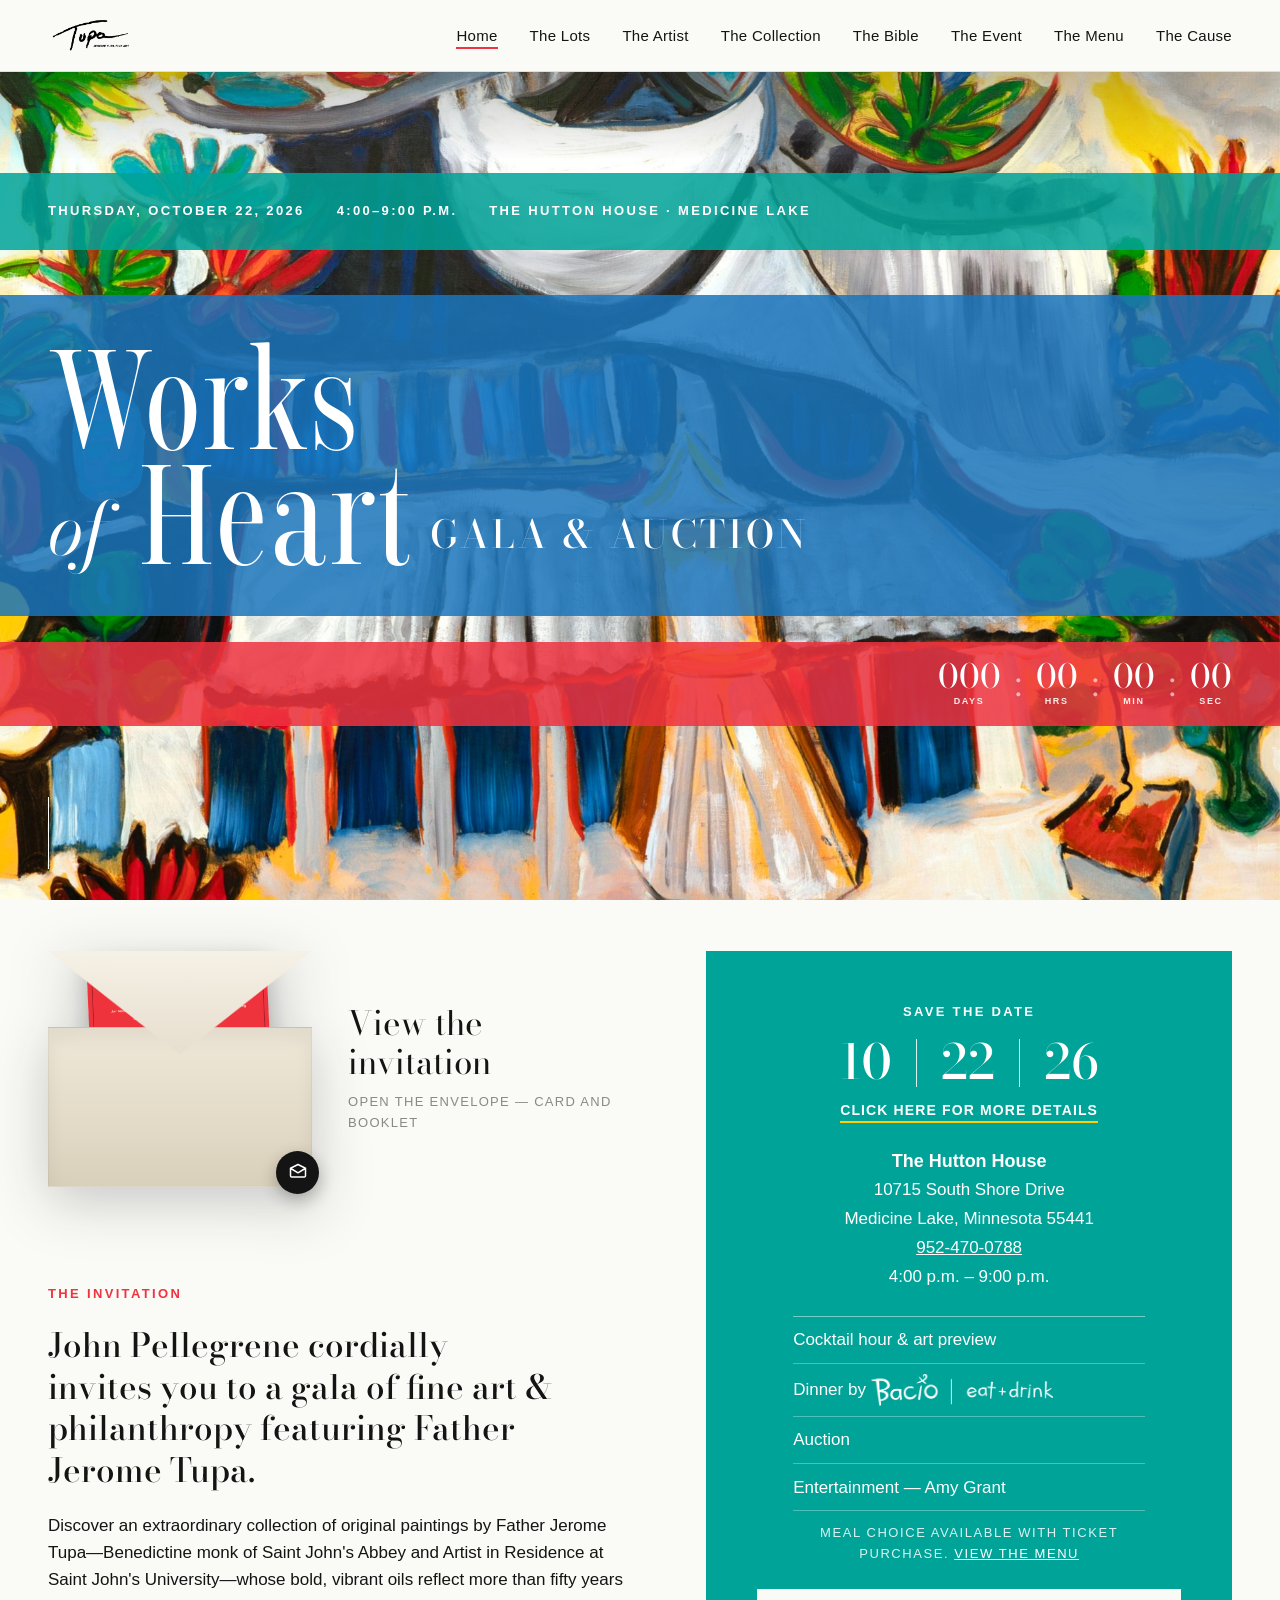
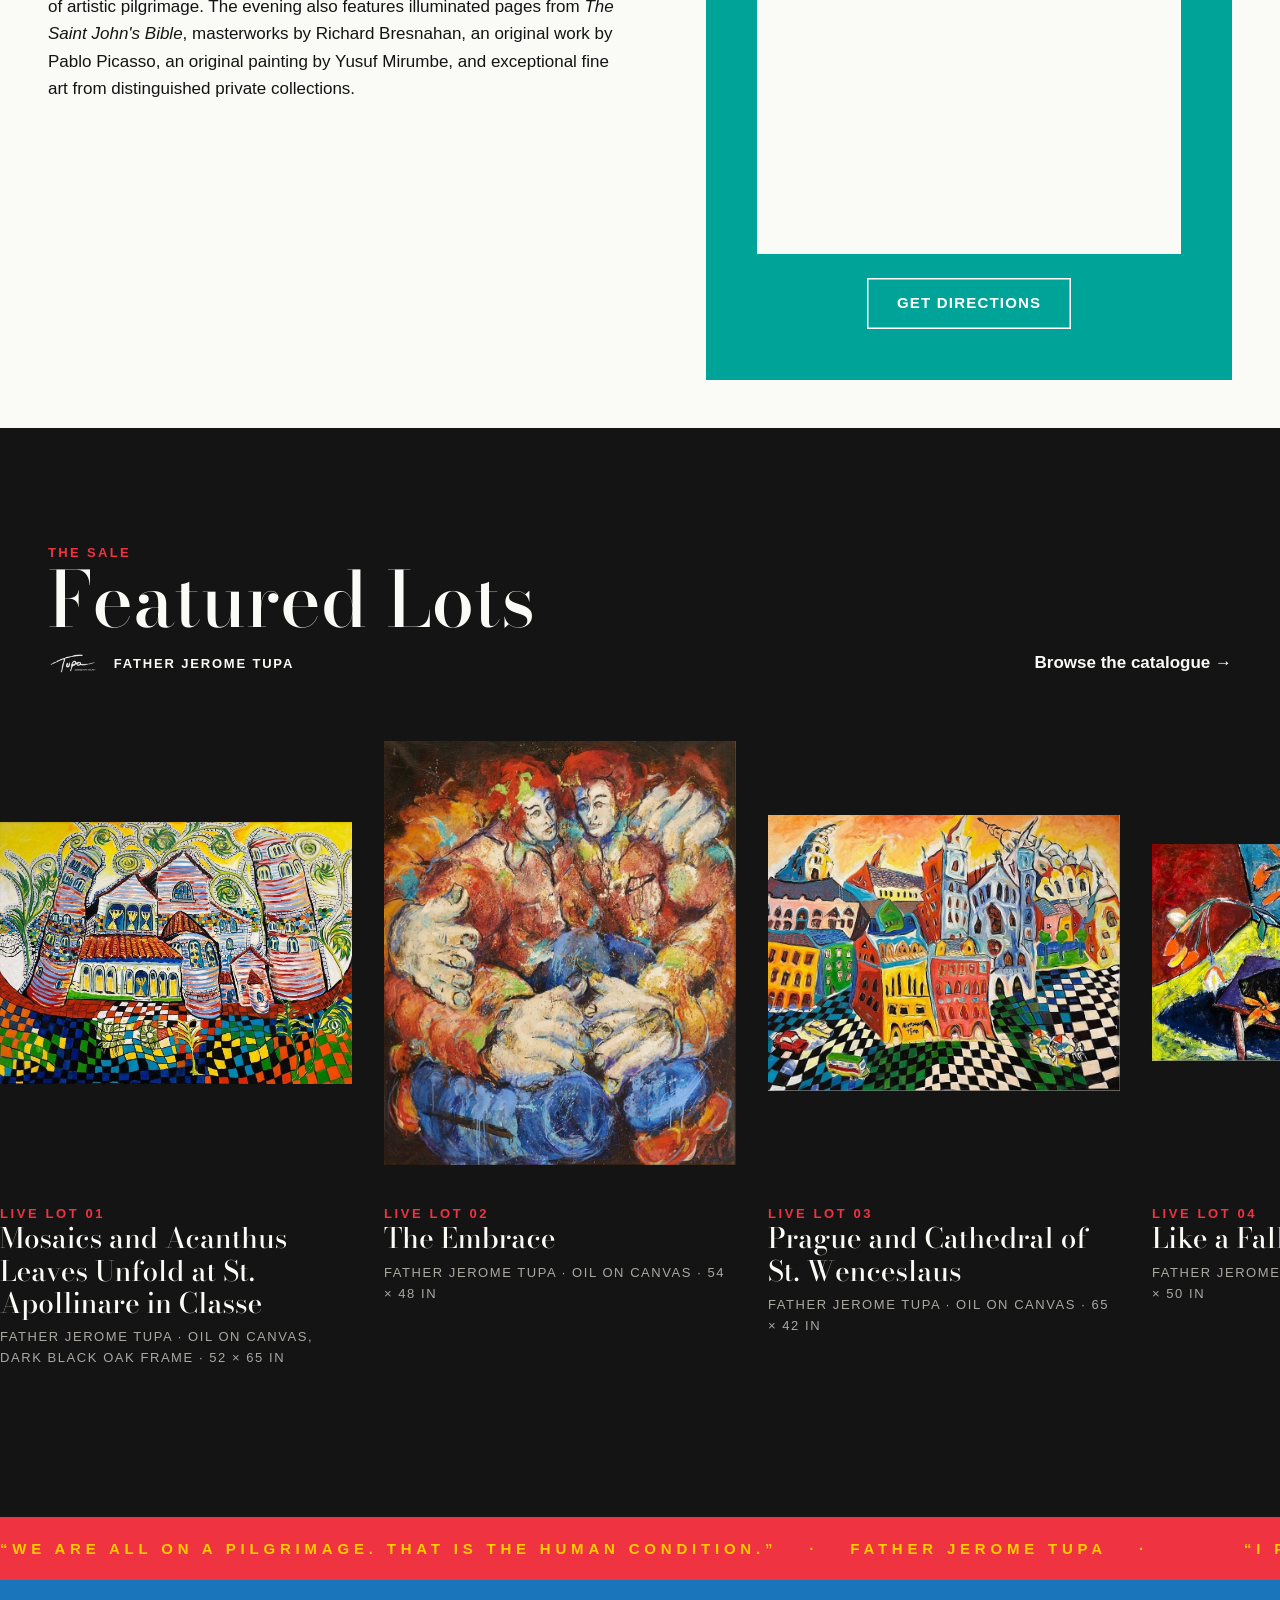
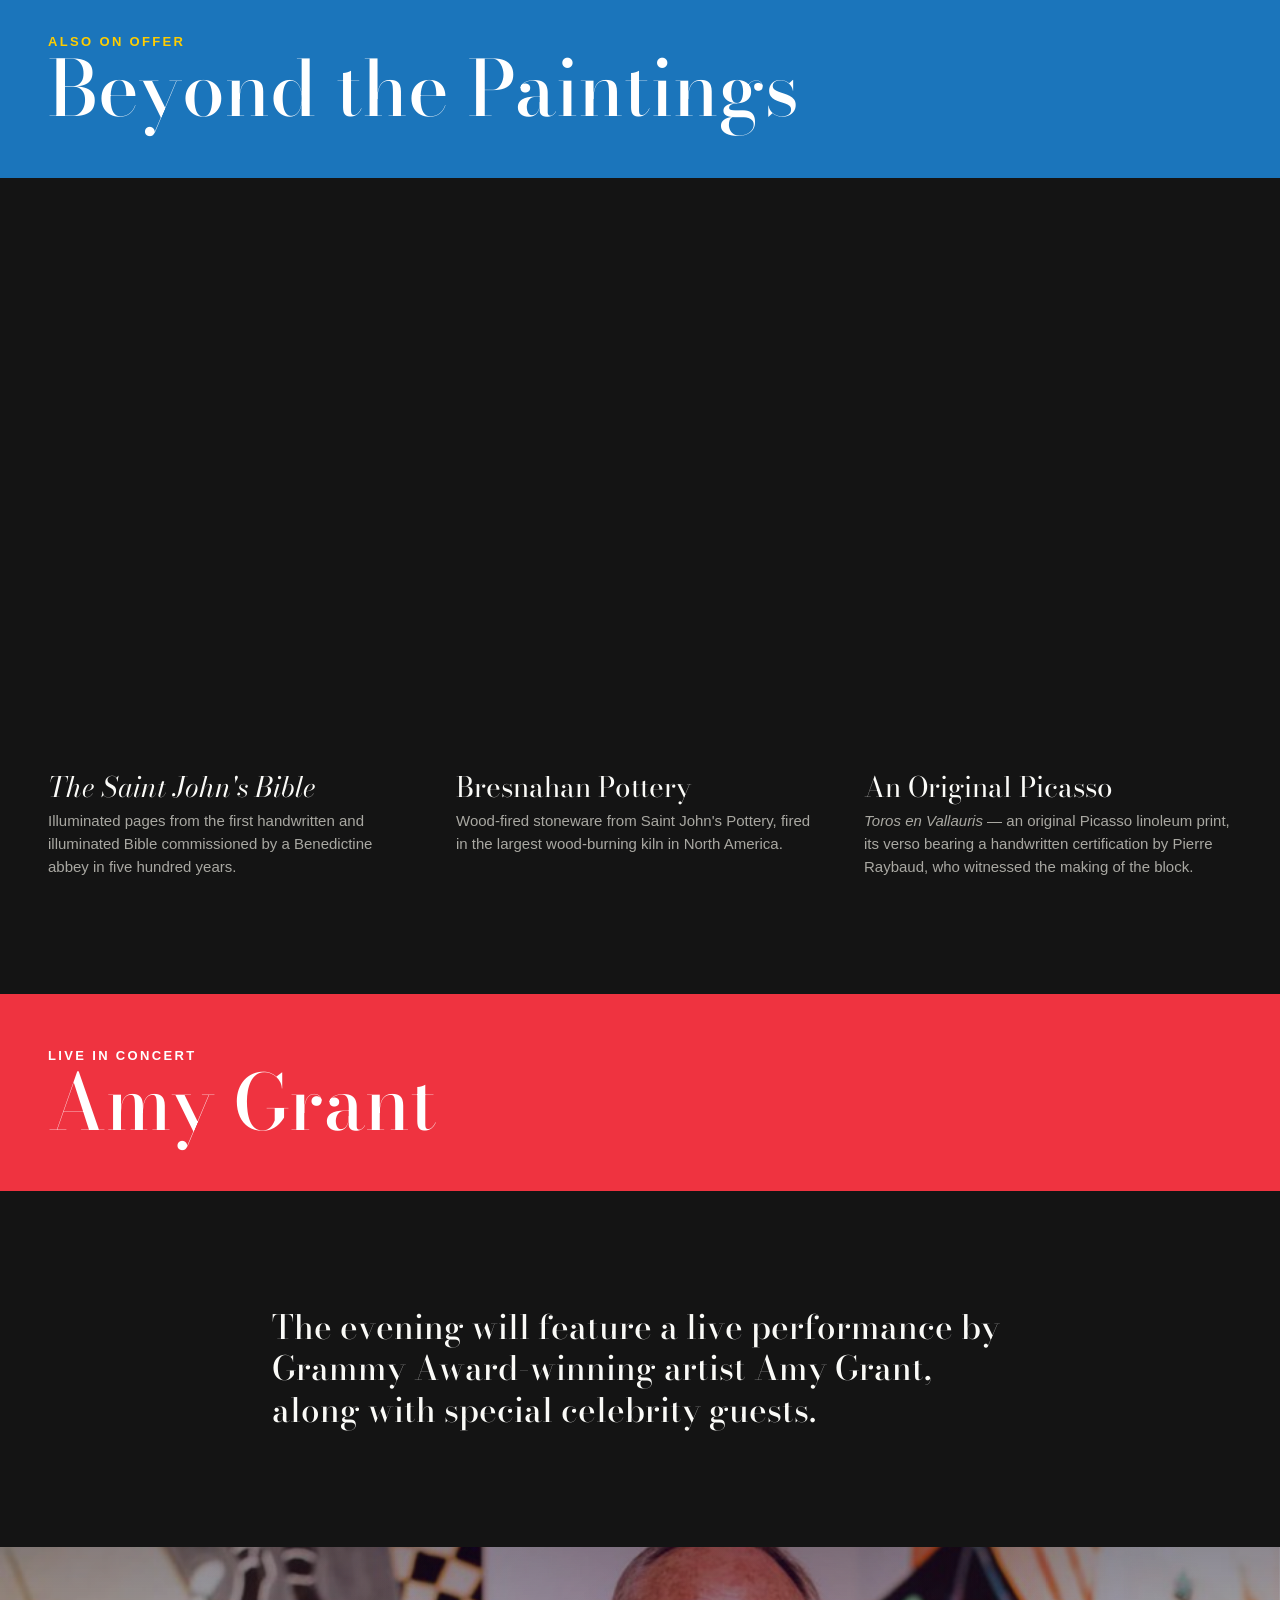
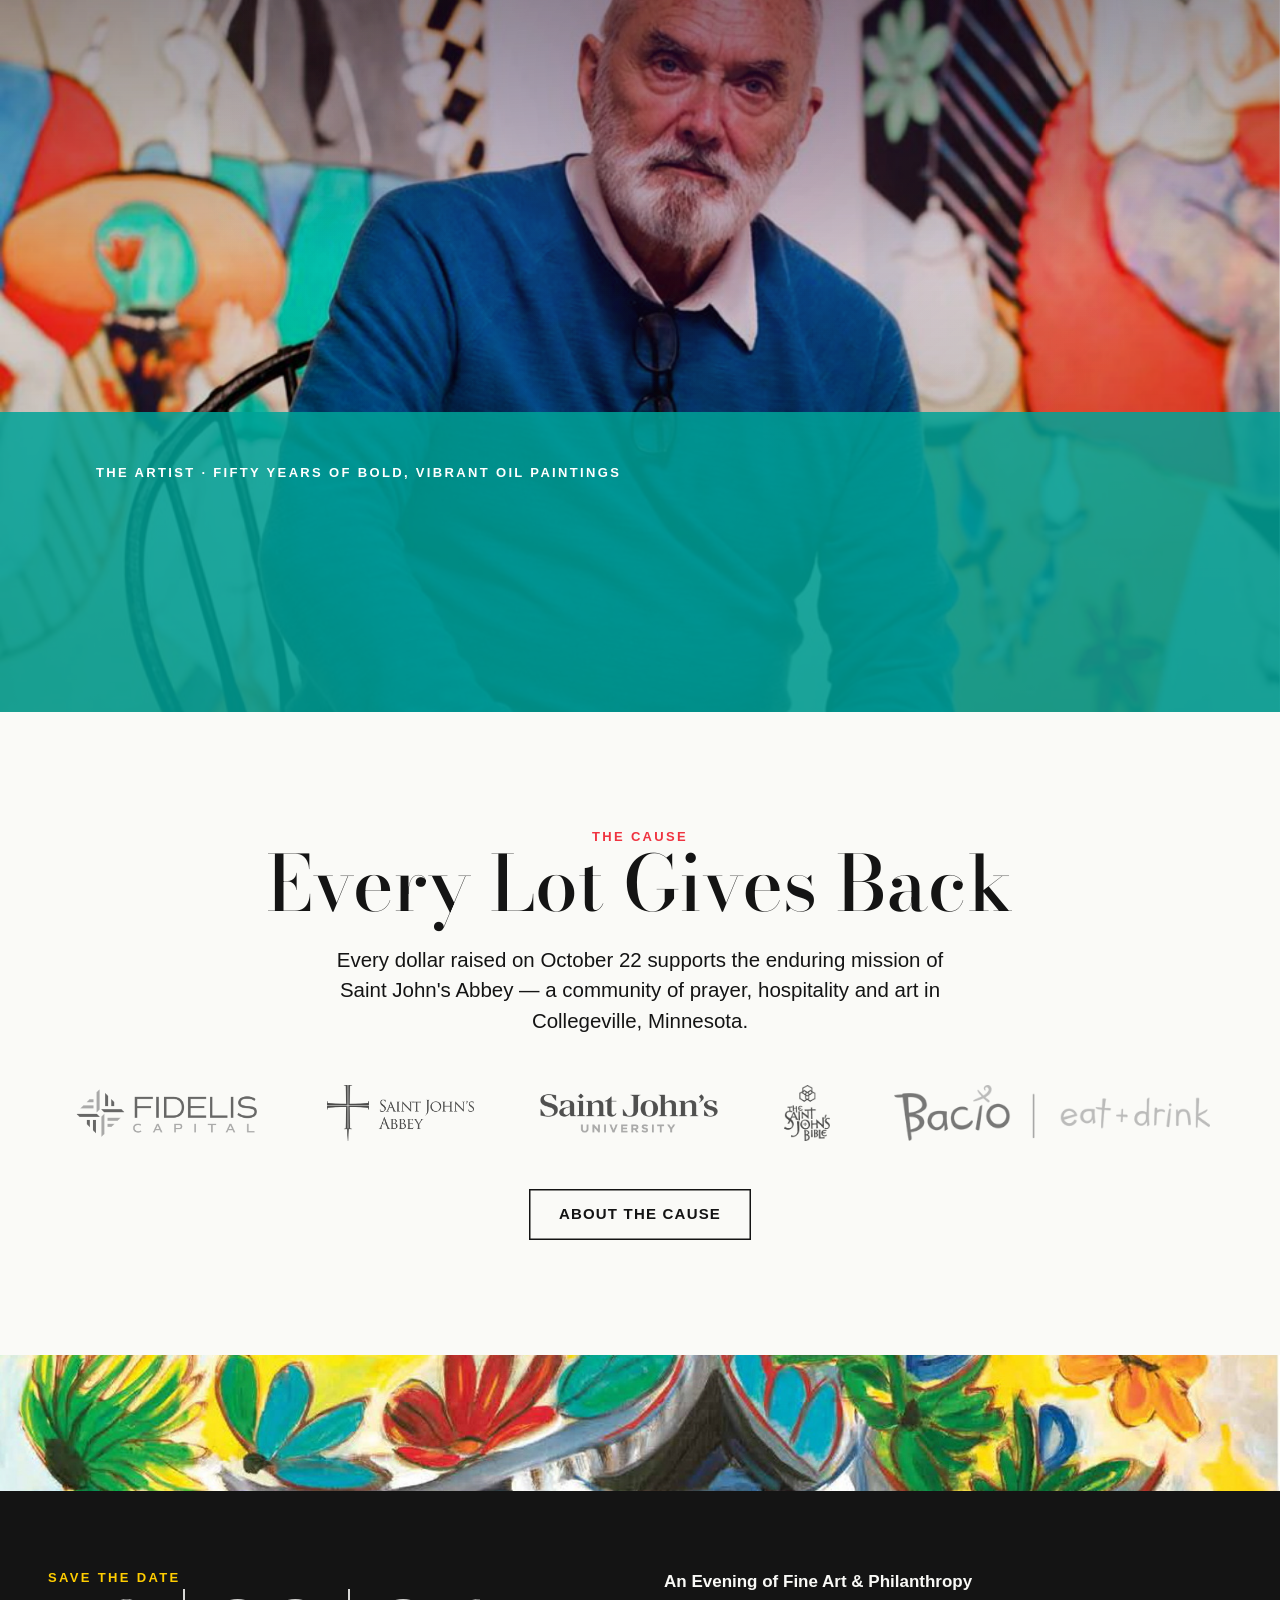
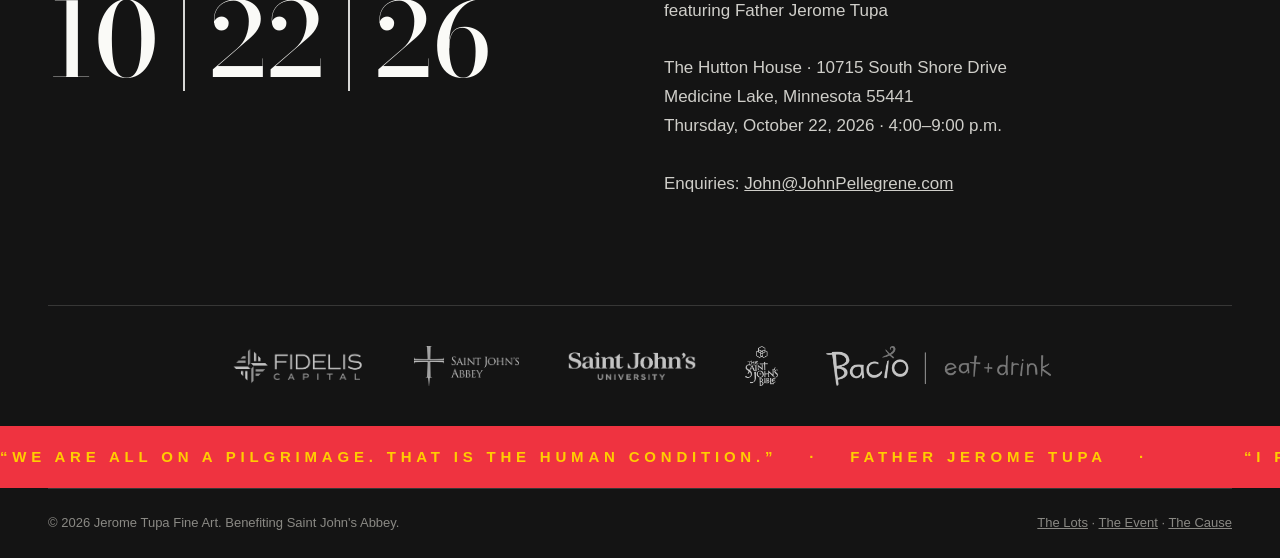
==== index.html @ ad61418f "updates 9/3/2026" ====
<!DOCTYPE html>
<html lang="en" class="no-js">
<head>
  <meta charset="utf-8">
  <meta name="viewport" content="width=device-width, initial-scale=1">
  <title>Works of Heart — Gala &amp; Auction featuring Father Jerome Tupa | October 22, 2026</title>
  <meta name="description" content="Works of Heart: a gala and auction of fine art and philanthropy featuring Father Jerome Tupa. Thursday, October 22, 2026, 4:00–9:00 p.m. at The Hutton House, Medicine Lake — benefiting Saint John's Abbey.">
  <meta property="og:title" content="Works of Heart — Gala &amp; Auction featuring Father Jerome Tupa">
  <meta property="og:description" content="Thursday, October 22, 2026 · 4:00–9:00 p.m. · The Hutton House, Medicine Lake. Benefiting Saint John's Abbey.">
  <meta property="og:image" content="assets/images/site/hero.jpg">
  <meta property="og:type" content="website">
  <link rel="preload" as="image" href="assets/images/site/hero.jpg">
  <link rel="icon" href="favicon.svg" type="image/svg+xml">
  <link rel="icon" href="favicon-32.png" type="image/png" sizes="32x32">
  <link rel="apple-touch-icon" href="apple-touch-icon.png" sizes="180x180">
  <link rel="preconnect" href="https://fonts.googleapis.com">
  <link rel="preconnect" href="https://fonts.gstatic.com" crossorigin>
  <link href="https://fonts.googleapis.com/css2?family=Bodoni+Moda:ital,opsz,wght@0,6..96,400;0,6..96,500;0,6..96,600;0,6..96,700;1,6..96,400&display=swap" rel="stylesheet">
  <link rel="stylesheet" href="css/tokens.css">
  <link rel="stylesheet" href="css/base.css">
  <link rel="stylesheet" href="css/layout.css">
  <link rel="stylesheet" href="css/components.css">
  <link rel="stylesheet" href="css/motion.css">
  <link rel="stylesheet" href="css/pages/home.css">
  <script defer src="js/reveal.js"></script>
  <script defer src="js/nav.js"></script>
  <script defer src="js/marquee.js"></script>
  <script defer src="js/rail.js"></script>
  <script defer src="js/countdown.js"></script>
  <script defer src="js/parallax.js"></script>
  <script defer src="js/invitation.js"></script>
  <script defer src="data/lots.js"></script>
  <script defer src="js/data.js"></script>
  <script defer src="js/home.js"></script>
  <script type="application/ld+json">
  {
    "@context": "https://schema.org",
    "@type": "Event",
    "name": "Works of Heart — a Gala & Auction of Fine Art & Philanthropy featuring Father Jerome Tupa",
    "startDate": "2026-10-22T16:00:00-05:00",
    "endDate": "2026-10-22T21:00:00-05:00",
    "eventAttendanceMode": "https://schema.org/OfflineEventAttendanceMode",
    "location": {
      "@type": "Place",
      "name": "The Hutton House",
      "address": {
        "@type": "PostalAddress",
        "streetAddress": "10715 South Shore Drive",
        "addressLocality": "Medicine Lake",
        "addressRegion": "MN",
        "postalCode": "55441",
        "addressCountry": "US"
      }
    },
    "organizer": { "@type": "Person", "name": "John Pellegrene" },
    "description": "A live fundraising auction of original paintings by Father Jerome Tupa, illuminated pages from the Saint John's Bible, pottery by Richard Bresnahan, and an original work by Pablo Picasso — benefiting Saint John's Abbey."
  }
  </script>
</head>
<body>
  <a class="skip-link" href="#main">Skip to content</a>

  <header class="site-nav site-nav--overlay">
    <div class="site-nav__inner">
      <a class="site-nav__logo" href="index.html" aria-label="Jerome Tupa Fine Art — home">
        <img src="assets/images/logos/tupa-white.png" alt="" width="1273" height="683">
      </a>
      <ul class="site-nav__links">
        <li><a href="index.html">Home</a></li>
        <li><a href="auction.html">The Lots</a></li>
        <li><a href="artist.html">The Artist</a></li>
        <li><a href="collection.html">The Collection</a></li>
        <li><a href="bible.html">The Bible</a></li>
        <li><a href="event.html">The Event</a></li>
        <li><a href="menu.html">The Menu</a></li>
        <li><a href="support.html">The Cause</a></li>
      </ul>
      <!-- Tickets button (restore later): <span class="rsvp-pill" aria-disabled="true">Tickets</span> -->
      <button class="nav-burger" aria-expanded="false" aria-controls="mobile-menu" aria-label="Open menu"><span></span></button>
    </div>
  </header>

  <nav class="mobile-menu" id="mobile-menu" aria-label="Mobile">
    <button class="mobile-menu__close" aria-label="Close menu">&times;</button>
    <ul class="mobile-menu__links">
      <li><a href="index.html">Home</a></li>
      <li><a href="auction.html">The Lots</a></li>
      <li><a href="artist.html">The Artist</a></li>
      <li><a href="collection.html">The Collection</a></li>
      <li><a href="bible.html">The Bible</a></li>
      <li><a href="event.html">The Event</a></li>
      <li><a href="menu.html">The Menu</a></li>
      <li><a href="support.html">The Cause</a></li>
    </ul>
    <!-- Tickets button (restore later): <span class="rsvp-pill" aria-disabled="true">Tickets</span> -->
  </nav>

  <main id="main">

    <!-- Hero -->
    <section class="hero" aria-label="Works of Heart — Gala and Auction">
      <img class="hero__img" src="assets/images/site/hero.jpg" alt="Silver Palace Tiles — original oil painting by Father Jerome Tupa, a silver-roofed palace surrounded by bold red, blue and green blossoms" fetchpriority="high" width="2400" height="1470" data-parallax-bg="24">

      <div class="hero__band hero__band--teal band--teal" data-parallax="0.85">
        <div class="container hero__eyebrow eyebrow">
          <span>Thursday, October 22, 2026</span>
          <span>4:00–9:00 p.m.</span>
          <span>The Hutton House · Medicine Lake</span>
        </div>
      </div>

      <div class="hero__band hero__band--blue band--blue" data-parallax="1.1">
        <div class="container hero__lockup">
          <h1 class="hero__gala">Works<br><em>of</em>&nbsp;Heart</h1>
          <p class="hero__gala-sub">Gala &amp; Auction</p>
        </div>
      </div>

      <div class="hero__band hero__band--red band--red">
        <div class="container hero__red-row">
          <div class="countdown countdown--band" data-countdown></div>
        </div>
      </div>

      <div class="hero__foot">
        <div class="scroll-cue" aria-hidden="true"></div>
      </div>
    </section>

    <!-- The invitation -->
    <section class="section section--invite">
      <div class="container invite">
        <div class="invite__copy">
          <a class="invite-opener reveal" href="assets/tupa-gala-invitation.pdf" aria-haspopup="dialog" aria-controls="invitation-viewer">
            <span class="invite-opener__mail" aria-hidden="true">
              <span class="invite-opener__flap"></span>
              <span class="invite-opener__card">
                <img src="assets/images/site/invitation-front.jpg" alt="" width="1400" height="1400" loading="lazy">
              </span>
              <span class="invite-opener__pocket"></span>
              <span class="invite-opener__badge">
                <svg viewBox="0 0 24 24" width="20" height="20" fill="none" stroke="currentColor" stroke-width="1.8" stroke-linecap="round" stroke-linejoin="round">
                  <path d="M3 7.5 12 13l9-5.5M3 7.5v9A1.5 1.5 0 0 0 4.5 18h15a1.5 1.5 0 0 0 1.5-1.5v-9M3 7.5 12 3l9 4.5"/>
                </svg>
              </span>
            </span>
            <span class="invite-opener__text">
              <span class="invite-opener__label">View the invitation</span>
              <span class="invite-opener__hint">Open the envelope — card and booklet</span>
            </span>
          </a>
          <p class="eyebrow reveal" style="color: var(--tupa-red)">The Invitation</p>
          <p class="invite__formal reveal">John Pellegrene cordially invites you to a gala of fine art &amp; philanthropy featuring Father Jerome Tupa.</p>
          <p class="reveal">Discover an extraordinary collection of original paintings by Father Jerome Tupa—Benedictine monk of Saint John's Abbey and Artist in Residence at Saint John's University—whose bold, vibrant oils reflect more than fifty years of artistic pilgrimage. The evening also features illuminated pages from <em>The Saint John's Bible</em>, masterworks by Richard Bresnahan, an original work by Pablo Picasso, an original painting by Yusuf Mirumbe, and exceptional fine art from distinguished private collections.</p>
          <p class="reveal">Proceeds from the evening will support the enduring mission of Saint John's Abbey.</p>
          <!-- Tickets button (restore later): <p class="reveal"><span class="rsvp-pill" aria-disabled="true">Tickets</span></p> -->
        </div>
        <div class="invite__panel reveal">
          <p class="eyebrow">Save the date</p>
          <p class="date-lockup date-lockup--s" aria-label="Thursday, October 22, 2026"><span>10</span><span class="rule" aria-hidden="true"></span><span>22</span><span class="rule" aria-hidden="true"></span><span>26</span></p>
          <p class="invite__more"><a href="event.html">Click here for more details</a></p>
          <address class="invite__venue">
            <strong>The Hutton House</strong>
            10715 South Shore Drive<br>
            Medicine Lake, Minnesota 55441<br>
            <a href="tel:+19524700788">952-470-0788</a><br>
            4:00 p.m. – 9:00 p.m.
          </address>
          <ol class="invite__schedule">
            <li><span>Cocktail hour &amp; art preview</span></li>
            <li><span>Dinner by <a class="inline-logo inline-logo--invert" href="https://baciomn.com" target="_blank" rel="noopener" aria-label="Bacio — opens in a new tab"><img src="assets/images/logos/bacio.webp" alt="Bacio" width="400" height="71"></a></span></li>
            <li><span>Auction</span></li>
            <li><span>Entertainment — Amy Grant</span></li>
          </ol>
          <!-- Tickets button (restore later): <span class="rsvp-pill" aria-disabled="true">Tickets</span> -->
          <p class="caption invite__note">Meal choice available with ticket purchase. <a href="menu.html">View the menu</a></p>
          <div class="invite__map">
            <iframe title="Map to The Hutton House, 10715 South Shore Drive, Medicine Lake" src="https://www.google.com/maps?q=The+Hutton+House,+10715+South+Shore+Drive,+Medicine+Lake,+MN+55441&amp;output=embed" loading="lazy" referrerpolicy="no-referrer-when-downgrade" allowfullscreen></iframe>
          </div>
          <p><a class="btn btn--ghost" href="https://www.google.com/maps/dir/?api=1&amp;destination=The+Hutton+House,+10715+South+Shore+Drive,+Medicine+Lake,+MN+55441" target="_blank" rel="noopener">Get directions</a></p>
        </div>
      </div>
    </section>

    <!-- Featured lots -->
    <section class="section featured on-dark">
      <div class="container featured__head">
        <div>
          <p class="eyebrow reveal" style="color: var(--tupa-red)">The Sale</p>
          <h2 class="display display-l reveal">Featured Lots</h2>
          <p class="featured__brand reveal">
            <img class="featured__logo" src="assets/images/logos/tupa-white.png" alt="" width="1273" height="683">
            <span>Father Jerome Tupa</span>
          </p>
        </div>
        <a class="link-sweep reveal" href="auction.html" style="font-weight:700">Browse the catalogue →</a>
      </div>
      <div class="rail" data-featured-rail data-stagger="0.06"></div>
    </section>

    <!-- Quote marquee -->
    <div class="marquee" aria-label="Quotations from Father Jerome Tupa">
      <div class="marquee__track">
        <span class="marquee__item">“We are all on a pilgrimage. That is the human condition.”<span class="sep" aria-hidden="true">·</span>Father Jerome Tupa<span class="sep" aria-hidden="true">·</span></span>
        <span class="marquee__item">“I paint so that viewers can see in a new way not only my journey but the monumental pathways of this beautiful world.”<span class="sep" aria-hidden="true">·</span>Father Jerome Tupa<span class="sep" aria-hidden="true">·</span></span>
        <span class="marquee__item">“I see so many chapters written in oil on canvas—many of them telling of beauty, and thus the Spirit of life itself.”<span class="sep" aria-hidden="true">·</span>Father Jerome Tupa<span class="sep" aria-hidden="true">·</span></span>
        <span class="marquee__item">“Every painting tells a story about a place or about people, and every painting teaches a lesson about faith and those who came before us.”<span class="sep" aria-hidden="true">·</span>Father Jerome Tupa<span class="sep" aria-hidden="true">·</span></span>
      </div>
    </div>

    <!-- Beyond the paintings -->
    <section class="beyond on-dark">
      <div class="head-band">
        <div class="container">
          <p class="eyebrow reveal" style="color: var(--tupa-yellow)">Also On Offer</p>
          <h2 class="display display-l reveal">Beyond the Paintings</h2>
        </div>
      </div>
      <div class="container section">
        <div class="beyond__grid" data-stagger="0.1">
          <a class="beyond-card reveal" href="collection.html#bible">
            <figure>
              <div class="beyond-card__frame curtain">
                <img src="assets/images/site/illumination-transfiguration.jpg" alt="The Transfiguration illumination from the Saint John's Bible — gold leaf and pigment on vellum" loading="lazy" width="1600" height="1209">
              </div>
              <figcaption>
                <h3><em>The Saint&nbsp;John's Bible</em></h3>
                <p>Illuminated pages from the first handwritten and illuminated Bible commissioned by a Benedictine abbey in five hundred years.</p>
              </figcaption>
            </figure>
          </a>
          <a class="beyond-card reveal" href="collection.html#pottery">
            <figure>
              <div class="beyond-card__frame curtain">
                <img src="assets/images/lots-cropped/live-06-bresnahan-large-vase.jpg" alt="Richard Bresnahan, large coiled and paddled jar fired in the Johanna Kiln" loading="lazy" width="750" height="1124">
              </div>
              <figcaption>
                <h3>Bresnahan Pottery</h3>
                <p>Wood-fired stoneware from Saint John's Pottery, fired in the largest wood-burning kiln in North America.</p>
              </figcaption>
            </figure>
          </a>
          <a class="beyond-card reveal" href="collection.html#picasso">
            <figure>
              <div class="beyond-card__frame curtain">
                <img src="assets/images/lots-cropped/live-08-toros-en-vallauris.jpg" alt="Pablo Picasso, Toros en Vallauris — black and white linoleum print of a bullfight" loading="lazy" width="610" height="573">
              </div>
              <figcaption>
                <h3>An Original Picasso</h3>
                <p><em>Toros en Vallauris</em> — an original Picasso linoleum print, its verso bearing a handwritten certification by Pierre Raybaud, who witnessed the making of the block.</p>
              </figcaption>
            </figure>
          </a>
        </div>
      </div>
    </section>

    <!-- Live performance — Amy Grant.
         Copy below is drawn from the printed invitation; the client's fuller
         copy is still to come and should be added as further paragraphs. -->
    <section class="amy on-dark" id="amy-grant">
      <div class="head-band head-band--red">
        <div class="container">
          <p class="eyebrow reveal">Live in Concert</p>
          <h2 class="display display-l reveal">Amy Grant</h2>
        </div>
      </div>
      <div class="container section amy__body">
        <p class="amy__lede reveal">The evening will feature a live performance by Grammy Award-winning artist Amy Grant, along with special celebrity guests.</p>
      </div>
    </section>

    <!-- Artist teaser -->
    <section class="artist-teaser">
      <img class="artist-teaser__img" src="assets/images/site/tupa-portrait.jpg" alt="Father Jerome Tupa seated in his studio, surrounded by his bold, colorful canvases" loading="lazy" width="933" height="1400" data-parallax-bg="36">
      <div class="artist-teaser__band">
        <div class="container">
          <p class="eyebrow reveal">The Artist · Fifty Years of Bold, Vibrant Oil Paintings</p>
          <blockquote class="artist-teaser__quote reveal">“We are all on a pilgrimage. That is the human condition.”</blockquote>
          <p class="reveal"><a class="artist-teaser__link" href="artist.html">Meet Father Jerome Tupa →</a></p>
        </div>
      </div>
    </section>

    <!-- The cause -->
    <section class="section cause">
      <div class="container">
        <p class="eyebrow reveal" style="color: var(--tupa-red)">The Cause</p>
        <h2 class="display display-l reveal">Every Lot Gives Back</h2>
        <p class="lead reveal">Every dollar raised on October 22 supports the enduring mission of Saint&nbsp;John's Abbey — a community of prayer, hospitality and art in Collegeville, Minnesota.</p>
        <div class="sponsor-row reveal" data-stagger="0.08">
          <a href="support.html"><img src="assets/images/logos/fidelis.png" alt="Fidelis Capital" width="1280" height="373"></a>
          <a href="support.html"><img src="assets/images/logos/abbey.webp" alt="Saint John's Abbey" width="242" height="127"></a>
          <a href="support.html"><img src="assets/images/logos/sju.png" alt="Saint John's University" width="598" height="184"></a>
          <a href="support.html"><img src="assets/images/logos/bible.png" alt="The Saint John's Bible" width="480" height="586"></a>
          <a href="support.html"><img src="assets/images/logos/bacio.webp" alt="Bacio" width="400" height="71"></a>
        </div>
        <p class="reveal" style="margin-top: 3rem"><a class="btn btn--ghost" href="support.html">About the cause</a></p>
      </div>
    </section>

    <!-- Signature color pattern (Tina / Wayne brand direction) -->
    <div class="color-pattern" aria-hidden="true">
      <img src="assets/images/site/color-pattern.jpg" alt="" width="1508" height="175" loading="lazy">
    </div>

  </main>

  <!-- The printed invitation: envelope → 7×7 card → zig-zag booklet.
       Body-level so the fixed overlay is never trapped by a transformed ancestor. -->
  <div class="invite-viewer" id="invitation-viewer" role="dialog" aria-modal="true" aria-labelledby="invite-viewer-title" data-stage="envelope" hidden>
    <div class="invite-viewer__backdrop" data-invite-close></div>
    <button class="invite-viewer__close" type="button" data-invite-close aria-label="Close the invitation">&times;</button>
    <!-- Always-lit step arrows: one sequence through envelope, card front, card back and every booklet fold -->
    <button class="invite-arrow invite-arrow--prev" type="button" data-invite-prev aria-label="Back"><span aria-hidden="true">&larr;</span></button>
    <button class="invite-arrow invite-arrow--next" type="button" data-invite-next aria-label="Next"><span aria-hidden="true">&rarr;</span></button>
    <div class="invite-viewer__inner">
      <p class="eyebrow invite-viewer__title" id="invite-viewer-title">The Invitation</p>

      <div class="invite-stage invite-stage--envelope" data-stage-panel="envelope">
        <button class="mail" type="button" data-invite-draw aria-label="Open the envelope">
          <span class="mail__flap"></span>
          <span class="mail__card">
            <img src="assets/images/site/invitation-front.jpg" alt="" width="1400" height="1400">
          </span>
          <span class="mail__pocket"></span>
        </button>
        <p class="invite-viewer__hint">The card is the first thing in the envelope.</p>
      </div>

      <div class="invite-stage invite-stage--card" data-stage-panel="card" hidden>
        <div class="invite-viewer__stage">
          <div class="invite-viewer__hinge">
            <div class="invite-viewer__card">
              <img class="invite-viewer__face invite-viewer__face--front" src="assets/images/site/invitation-front.jpg" width="1400" height="1400"
                   alt="John Pellegrene cordially invites you to Works of Heart, a gala and auction featuring Father Jerome Tupa, benefiting Saint John's Abbey. Live performance by Amy Grant. Thursday, October 22, 2026, 4:00 to 9:00 p.m. at The Hutton House, 10715 South Shore Drive, Medicine Lake, Minnesota. The live auction features original paintings by Father Jerome Tupa, the Heritage Edition of The Saint John's Bible, pottery by Richard Bresnahan, and an original work by Pablo Picasso.">
              <img class="invite-viewer__face invite-viewer__face--back" src="assets/images/site/invitation-back.jpg" width="1400" height="1400"
                   alt="The reverse of the card: reserve your table or tickets at www.worksofheart.us. Seating is limited. In support of the enduring mission of Saint John's Abbey, with The Saint John's Bible and Fidelis Capital.">
            </div>
          </div>
        </div>
      </div>

      <div class="invite-stage invite-stage--booklet" data-stage-panel="booklet" hidden>
        <div class="zigzag" data-zigzag>
          <div class="zigzag__viewport">
            <div class="zigzag__strip" data-zigzag-side="a">
              <figure class="zigzag__panel is-current"><img src="assets/images/site/zigzag/a1.jpg" width="880" height="1000" alt="Saint John's Abbey: the evening's live auction benefits the Abbey's enduring missions — a community where prayer, work and creativity have given life to Minnesota Public Radio, the Hill Museum and Manuscript Library, The Saint John's Bible, and more."></figure>
              <figure class="zigzag__panel"><img src="assets/images/site/zigzag/a2.jpg" width="873" height="1000" alt="An original painting by Father Jerome Tupa — a vivid architectural courtyard in reds, golds and blues."></figure>
              <figure class="zigzag__panel"><img src="assets/images/site/zigzag/a3.jpg" width="852" height="1000" alt="Father Jerome Tupa, Artist in Residence at Saint John's University: a Benedictine monk whose internationally exhibited oils explore faith, beauty and the human spirit."></figure>
              <figure class="zigzag__panel"><img src="assets/images/site/zigzag/a4.jpg" width="962" height="1000" alt="The letter U, overlaid on Father Jerome Tupa's painting of an embrace."></figure>
              <figure class="zigzag__panel"><img src="assets/images/site/zigzag/a5.jpg" width="978" height="1000" alt="The letter P, overlaid on a Tupa cityscape of striped towers."></figure>
              <figure class="zigzag__panel"><img src="assets/images/site/zigzag/a6.jpg" width="977" height="1000" alt="The letter A, overlaid on a Tupa town square — completing the name Tupa across the fold."></figure>
            </div>
            <div class="zigzag__strip" data-zigzag-side="b" hidden>
              <figure class="zigzag__panel is-current"><img src="assets/images/site/zigzag/b1.jpg" width="961" height="960" alt="The Saint John's Bible Heritage and Apostles Editions: the first handwritten, illuminated Bible commissioned by a Benedictine monastery in more than 500 years."></figure>
              <figure class="zigzag__panel"><img src="assets/images/site/zigzag/b2.jpg" width="969" height="1000" alt="The Saint John's Bible open to the Gospel according to Matthew, with gold illumination and calligraphy."></figure>
              <figure class="zigzag__panel"><img src="assets/images/site/zigzag/b3.jpg" width="958" height="961" alt="Pottery by Richard Bresnahan: the Saint John's Pottery Studio, founded in 1979, rooted in local materials and a generational studio tradition."></figure>
              <figure class="zigzag__panel"><img src="assets/images/site/zigzag/b4.jpg" width="961" height="1000" alt="A wood-fired vessel by Richard Bresnahan, its surface marked by ash and incised grass-like lines."></figure>
              <figure class="zigzag__panel"><img src="assets/images/site/zigzag/b5.jpg" width="978" height="918" alt="Pablo Picasso, Toros en Vallauris: an original linoleum print whose verso bears Pierre Raybaud's handwritten certification."></figure>
              <figure class="zigzag__panel"><img src="assets/images/site/zigzag/b6.jpg" width="896" height="827" alt="Picasso's Toros en Vallauris 1954 linocut — the bullring carved in bold black and white."></figure>
            </div>
          </div>
          <div class="zigzag__nav">
            <button class="btn" type="button" data-zigzag-prev><span class="zigzag__arrow" aria-hidden="true">&larr;</span> Previous</button>
            <p class="zigzag__count" data-zigzag-count>1 / 6</p>
            <button class="btn" type="button" data-zigzag-next>Next <span class="zigzag__arrow" aria-hidden="true">&rarr;</span></button>
          </div>
        </div>
      </div>

      <div class="invite-viewer__controls">
        <button class="btn btn--lit" type="button" data-invite-draw>Open the envelope</button>
        <button class="btn btn--lit" type="button" data-invite-flip aria-pressed="false" hidden>Turn the card over</button>
        <button class="btn btn--lit" type="button" data-invite-unfold hidden>Unfold the booklet</button>
        <button class="btn btn--lit" type="button" data-zigzag-flip hidden>Turn the booklet over</button>
        <a class="btn btn--ghost" href="assets/tupa-gala-invitation.pdf" target="_blank" rel="noopener">Download the card</a>
        <a class="btn btn--ghost" href="assets/tupa-gala-booklet.pdf" target="_blank" rel="noopener">Download the booklet</a>
      </div>
    </div>
  </div>

  <footer class="site-footer">
    <div class="container site-footer__main">
      <div>
        <p class="eyebrow" style="color: var(--tupa-yellow)">Save the date</p>
        <p class="date-lockup" aria-label="October 22, 2026"><span>10</span><span class="rule" aria-hidden="true"></span><span>22</span><span class="rule" aria-hidden="true"></span><span>26</span></p>
      </div>
      <address class="site-footer__venue">
        <strong>An Evening of Fine Art &amp; Philanthropy</strong><br>
        featuring Father Jerome Tupa<br><br>
        The Hutton House · 10715 South Shore Drive<br>
        Medicine Lake, Minnesota 55441<br>
        Thursday, October 22, 2026 · 4:00–9:00 p.m.<br><br>
        Enquiries: <a href="mailto:John@JohnPellegrene.com">John@JohnPellegrene.com</a><br><br>
        <!-- Tickets button (restore later): <span class="rsvp-pill" aria-disabled="true">Tickets</span> -->
      </address>
    </div>
    <div class="container site-footer__sponsors">
      <a href="support.html"><img src="assets/images/logos/fidelis.png" alt="Fidelis Capital" width="1280" height="373"></a>
      <a href="support.html"><img src="assets/images/logos/abbey.webp" alt="Saint John's Abbey" width="242" height="127"></a>
      <a href="support.html"><img src="assets/images/logos/sju.png" alt="Saint John's University" width="598" height="184"></a>
      <a href="support.html"><img src="assets/images/logos/bible.png" alt="The Saint John's Bible" width="480" height="586"></a>
      <a href="support.html"><img src="assets/images/logos/bacio.webp" alt="Bacio" width="400" height="71"></a>
    </div>
    <div class="marquee" aria-hidden="true">
      <div class="marquee__track">
        <span class="marquee__item">“We are all on a pilgrimage. That is the human condition.”<span class="sep">·</span>Father Jerome Tupa<span class="sep">·</span></span>
        <span class="marquee__item">“I paint so that viewers can see in a new way not only my journey but the monumental pathways of this beautiful world.”<span class="sep">·</span>Father Jerome Tupa<span class="sep">·</span></span>
        <span class="marquee__item">“I see so many chapters written in oil on canvas—many of them telling of beauty, and thus the Spirit of life itself.”<span class="sep">·</span>Father Jerome Tupa<span class="sep">·</span></span>
        <span class="marquee__item">“Every painting tells a story about a place or about people, and every painting teaches a lesson about faith and those who came before us.”<span class="sep">·</span>Father Jerome Tupa<span class="sep">·</span></span>
      </div>
    </div>
    <div class="container site-footer__legal">
      <span>© 2026 Jerome Tupa Fine Art. Benefiting Saint John's Abbey.</span>
      <span><a href="auction.html">The Lots</a> · <a href="event.html">The Event</a> · <a href="support.html">The Cause</a></span>
    </div>
  </footer>
</body>
</html>
---- css/tokens.css ----
/* Design tokens — Father Jerome Tupa Auction brand system */
:root {
  /* Brand — Pantone conversions (PMS 032 / 116 / 2184 / 2400) */
  --tupa-red:    #EF3340;
  --tupa-yellow: #FFCD00;
  --tupa-blue:   #1B75BB;
  --tupa-teal:   #00A398;

  /* Neutrals */
  --ink:     #141414;
  --gallery: #FAFAF7;
  --stone:   #8A8984;
  --linen:   #F1EFE8;

  /* Translucent overlay bands (the signature treatment) */
  --band-teal: rgba(0, 163, 152, 0.85);
  --band-blue: rgba(27, 117, 187, 0.85);
  --band-red:  rgba(239, 51, 64, 0.85);

  /* Type — per brand guidelines: Bodoni 72 for display, Encorpada Classic
     Compressed for the gala title, Helvetica Neue for labels and body.
     Bodoni Moda (Google Fonts) is the web equivalent of Bodoni 72. */
  --font-display: "Bodoni Moda", "Bodoni 72", Didot, Georgia, serif;
  --font-gala: "Encorpada Classic Compressed", "Bodoni Moda", Georgia, serif;
  --font-body: "Helvetica Neue", Helvetica, Arial, sans-serif;

  --type-display-xl: clamp(3rem, 10vw, 10rem);
  --type-display-l:  clamp(2.5rem, 6vw, 6rem);
  --type-display-m:  clamp(1.75rem, 3.5vw, 3rem);
  --type-h3: 1.5rem;
  --type-body: 1.0625rem;
  --type-caption: 0.8125rem;

  /* Motion */
  --ease-out-expo: cubic-bezier(0.22, 1, 0.36, 1);
  --dur-reveal: 0.7s;
  --dur-curtain: 0.9s;

  /* Layout */
  --gutter: clamp(1.25rem, 4vw, 3rem);
  --max-w: 84rem;
  --nav-h: 4.5rem;
}
---- css/base.css ----
/* Reset + typography + global element styles */

/* Gala title face — client-supplied license, packaged with the brand
   guidelines. Used only for the "Works of Heart" lockup (via --font-gala). */
@font-face {
  font-family: "Encorpada Classic Compressed";
  src: url("../assets/fonts/EncorpadaClassicComp-Regular.otf") format("opentype");
  font-weight: 400;
  font-style: normal;
  font-display: swap;
}

*, *::before, *::after { box-sizing: border-box; }

* { margin: 0; }

html {
  -webkit-text-size-adjust: 100%;
  scroll-behavior: smooth;
}
@media (prefers-reduced-motion: reduce) {
  html { scroll-behavior: auto; }
}

body {
  background: var(--gallery);
  color: var(--ink);
  font-family: var(--font-body);
  font-size: var(--type-body);
  line-height: 1.6;
  -webkit-font-smoothing: antialiased;
  overflow-x: clip; /* guard; root causes are still fixed individually */
}

img, svg, video { display: block; max-width: 100%; }

img { height: auto; }

input, button, textarea, select { font: inherit; color: inherit; }

a { color: inherit; }

h1, h2, h3, h4 { line-height: 1; font-weight: 400; }

/* Display face — Bodoni 72 direction. Weight 500 + a mid optical size
   keeps hairlines and serifs visible on screen; 700 was filling them in. */
.display {
  font-family: var(--font-display);
  font-weight: 500;
  font-optical-sizing: auto;
  font-variation-settings: "opsz" 36, "wght" 500;
  line-height: 0.95;
  letter-spacing: 0;
  -webkit-font-smoothing: subpixel-antialiased;
  text-rendering: geometricPrecision;
}
.display-xl { font-size: var(--type-display-xl); }
.display-l  { font-size: var(--type-display-l); }
.display-m  { font-size: var(--type-display-m); }

/* Eyebrow — bold Helvetica caps, mirrors the PDF header labels */
.eyebrow {
  font-family: var(--font-body);
  font-size: 0.8125rem;
  font-weight: 700;
  letter-spacing: 0.18em;
  text-transform: uppercase;
}

/* Wall-label caption: LOT 014 · OIL ON CANVAS */
.caption {
  font-size: var(--type-caption);
  color: var(--stone);
  letter-spacing: 0.12em;
  text-transform: uppercase;
}

.lead { font-size: clamp(1.125rem, 1.6vw, 1.375rem); line-height: 1.5; }

/* Work titles: The Saint John's Bible is always italic */
em { font-style: italic; }
.display em,
.lot-card__title em,
.lot-info__title em {
  font-family: inherit;
  font-weight: inherit;
  font-style: italic;
}

/* Link hover — a rule that draws itself in under the words */
.link-sweep {
  text-decoration: none;
  background-image: linear-gradient(currentColor, currentColor);
  background-repeat: no-repeat;
  background-size: 0% 2px;
  background-position: 0 100%;
  padding-bottom: 0.14em;
  transition: background-size 0.3s var(--ease-out-expo);
}
.link-sweep:hover, .link-sweep:focus-visible { background-size: 100% 2px; }

/* Focus visibility (sitewide) */
:focus-visible {
  outline: 2px solid var(--tupa-blue);
  outline-offset: 2px;
}
.on-dark :focus-visible, .band :focus-visible {
  outline-color: var(--tupa-yellow);
}

/* Skip link */
.skip-link {
  position: absolute;
  left: 1rem; top: -4rem;
  z-index: 200;
  background: var(--ink); color: var(--gallery);
  padding: 0.75rem 1.25rem;
  text-decoration: none;
  transition: top 0.2s ease;
}
.skip-link:focus { top: 1rem; }

::selection { background: var(--tupa-yellow); color: var(--ink); }

/* Visually hidden (screen-reader only) */
.sr-only {
  position: absolute;
  width: 1px; height: 1px;
  padding: 0; margin: -1px;
  overflow: hidden;
  clip-path: inset(50%);
  white-space: nowrap;
  border: 0;
}

/* Cross-document page transitions (progressive enhancement) */
@view-transition { navigation: auto; }
::view-transition-old(root), ::view-transition-new(root) {
  animation-duration: 0.4s;
}
@media (prefers-reduced-motion: reduce) {
  ::view-transition-old(root), ::view-transition-new(root) { animation: none; }
}
---- css/layout.css ----
/* Containers, sections, grid scaffolding, nav, footer */

.container {
  width: min(100% - 2 * var(--gutter), var(--max-w));
  margin-inline: auto;
}

.section { padding-block: clamp(4rem, 9vw, 8rem); }
.section--linen { background: var(--linen); }
.section--ink { background: var(--ink); color: var(--gallery); }
.section--tight { padding-block: clamp(2.5rem, 5vw, 4rem); }

main { display: block; }

/* ---------------------------------------------------------------- Nav */

.site-nav {
  position: fixed;
  inset: 0 0 auto 0;
  z-index: 100;
  height: var(--nav-h);
  display: flex;
  align-items: center;
  /* Always white — the bar reads as a fixed menu, not something that appears
     once you start scrolling. Applies on every page. */
  background: var(--gallery);
  border-bottom: 1px solid rgba(20, 20, 20, 0.12);
}
.site-nav__inner {
  width: min(100% - 2 * var(--gutter), var(--max-w));
  margin-inline: auto;
  display: flex;
  align-items: center;
  gap: 2rem;
}
.site-nav__logo { flex: 0 0 auto; display: block; }
.site-nav__logo img {
  height: 3rem; width: auto;
  /* The brand logo asset is white; render it ink on light nav bars */
  filter: brightness(0);
}

/* The nav is permanently white on every page, so the logo and links stay ink
   at all times — no overlay/scrolled variant. */

.site-nav__links {
  display: none;
  list-style: none;
  margin: 0; padding: 0;
  margin-left: auto;
  gap: clamp(1rem, 2.5vw, 2rem);
  align-items: center;
}
.site-nav__links a {
  text-decoration: none;
  font-size: 0.9375rem;
  font-weight: 500;
  letter-spacing: 0.02em;
  /* Tab state reads as a rule under the label, not a highlight through it */
  background-image: linear-gradient(currentColor, currentColor);
  background-repeat: no-repeat;
  background-size: 0% 2px;
  background-position: 0 100%;
  padding-bottom: 0.35em;
  transition: background-size 0.3s var(--ease-out-expo);
}
.site-nav__links a:hover, .site-nav__links a:focus-visible { background-size: 100% 2px; }
.site-nav__links a[aria-current="page"] {
  background-image: linear-gradient(var(--tupa-red), var(--tupa-red));
  background-size: 100% 2px;
}

.rsvp-pill {
  display: inline-flex;
  align-items: center;
  gap: 0.5em;
  background: var(--tupa-red);
  color: #fff;
  border: 0;
  text-decoration: none;
  font-weight: 700;
  font-size: 0.875rem;
  letter-spacing: 0.06em;
  padding: 0.7em 1.4em;
  border-radius: 99px;
  white-space: nowrap;
  transition: background-color 0.25s ease, transform 0.25s var(--ease-out-expo);
}
.rsvp-pill:hover { background: #d42230; transform: translateY(-1px); }
.rsvp-pill[aria-disabled="true"] {
  cursor: default;
  pointer-events: none;
}
.site-nav .rsvp-pill { margin-left: auto; }

.nav-burger {
  appearance: none;
  background: none;
  border: 0;
  width: 44px; height: 44px;
  display: grid;
  place-items: center;
  cursor: pointer;
  /* While the Tickets pill is commented out, this keeps the burger on the right.
     The + rule below restores the original 0.25rem gap once the pill is back. */
  margin-left: auto;
}
.site-nav .rsvp-pill + .nav-burger { margin-left: 0.25rem; }
.nav-burger span {
  display: block;
  width: 24px; height: 2px;
  background: currentColor;
  position: relative;
}
.nav-burger span::before, .nav-burger span::after {
  content: "";
  position: absolute;
  left: 0;
  width: 24px; height: 2px;
  background: currentColor;
  transition: transform 0.3s var(--ease-out-expo), top 0.3s var(--ease-out-expo);
}
.nav-burger span::before { top: -7px; }
.nav-burger span::after { top: 7px; }

@media (min-width: 60em) {
  .site-nav__links { display: flex; }
  .nav-burger { display: none; }
  .site-nav .rsvp-pill { margin-left: 0; }
}
/* Eight tabs (Home through The Cause) only breathe on wider desktops */
@media (min-width: 60em) and (max-width: 78em) {
  .site-nav__inner { gap: 1.25rem; }
  .site-nav__links { gap: 0.85rem; }
  .site-nav__links a { font-size: 0.8125rem; }
}

/* Mobile overlay menu — the red screenshot moment */
.mobile-menu {
  position: fixed;
  inset: 0;
  z-index: 150;
  background: var(--tupa-red);
  color: #fff;
  display: flex;
  flex-direction: column;
  padding: calc(var(--nav-h) + 1rem) var(--gutter) 2rem;
  visibility: hidden;
  opacity: 0;
  transition: opacity 0.4s var(--ease-out-expo), visibility 0s linear 0.4s;
}
.mobile-menu.is-open {
  visibility: visible;
  opacity: 1;
  transition: opacity 0.4s var(--ease-out-expo);
}
.mobile-menu__close {
  position: absolute;
  top: 0.9rem; right: var(--gutter);
  appearance: none; background: none; border: 0;
  color: #fff;
  width: 44px; height: 44px;
  font-size: 1.75rem;
  cursor: pointer;
  line-height: 1;
}
.mobile-menu__links {
  list-style: none;
  margin: auto 0;
  padding: 0;
  display: flex;
  flex-direction: column;
  gap: clamp(0.4rem, 1.6vh, 1rem);
  overflow-y: auto;
  overscroll-behavior: contain;
  min-height: 0;
  scrollbar-width: none;
}
.mobile-menu__links::-webkit-scrollbar { display: none; }
.mobile-menu__links a {
  font-family: var(--font-display);
  font-size: clamp(1.6rem, 5.4vh, 3rem);
  line-height: 1.05;
  color: #fff;
  text-decoration: none;
  transition: opacity 0.5s var(--ease-out-expo), transform 0.5s var(--ease-out-expo);
}
.mobile-menu:not(.is-open) .mobile-menu__links a {
  opacity: 0;
  transform: translateY(0.4em);
}
.mobile-menu.is-open .mobile-menu__links a { opacity: 1; transform: none; }
.mobile-menu__links a:hover { color: var(--tupa-yellow); }
.mobile-menu__links a[aria-current="page"] {
  text-decoration: underline;
  text-decoration-thickness: 3px;
  text-underline-offset: 0.14em;
}
.mobile-menu .rsvp-pill {
  background: #fff;
  color: var(--tupa-red);
  align-self: stretch;
  justify-content: center;
  padding-block: 1em;
  margin-bottom: env(safe-area-inset-bottom);
}

body.menu-open, body.overlay-open { overflow: hidden; }

/* ------------------------------------------------------------- Footer */

.site-footer {
  background: var(--ink);
  color: var(--gallery);
}
.site-footer__main {
  display: grid;
  gap: 3rem;
  padding-block: clamp(3rem, 6vw, 5rem);
}
@media (min-width: 48em) {
  .site-footer__main { grid-template-columns: 1fr 1fr; align-items: start; }
}
.site-footer .date-lockup { color: var(--gallery); }
.site-footer__venue { font-style: normal; line-height: 1.7; color: #cfcec9; }
.site-footer__venue strong { color: var(--gallery); }
.site-footer__sponsors {
  display: flex;
  flex-wrap: wrap;
  gap: 2rem 3rem;
  align-items: center;
  justify-content: center;
  padding-block: 2.5rem;
  border-top: 1px solid rgba(250, 250, 247, 0.15);
}
.site-footer__sponsors img {
  height: 2.5rem; width: auto;
  filter: grayscale(1) invert(1) brightness(1.6);
  opacity: 0.75;
  transition: filter 0.3s ease, opacity 0.3s ease;
}
/* Avoid a white box on hover for logos that are already transparent PNGs */
.site-footer__sponsors a:hover img, .site-footer__sponsors a:focus-visible img {
  filter: grayscale(1) invert(1) brightness(1.6);
  opacity: 1;
}
.site-footer__legal {
  display: flex;
  flex-wrap: wrap;
  gap: 1rem 2rem;
  justify-content: space-between;
  padding-block: 1.5rem;
  border-top: 1px solid rgba(250, 250, 247, 0.15);
  font-size: 0.8125rem;
  color: var(--stone);
}
.site-footer__legal a { color: inherit; }
---- css/components.css ----
/* Shared brand patterns: section bar, date lockup, bands, marquee,
   lot cards, buttons, countdown, forms */

/* Red section-header bar — [■] FATHER JEROME TUPA AUCTION · SECTION NAME */
.section-bar {
  background: var(--tupa-red);
  color: #fff;
  padding-block: 0.9rem;
}
.section-bar__inner {
  width: min(100% - 2 * var(--gutter), var(--max-w));
  margin-inline: auto;
  display: flex;
  align-items: baseline;
  gap: 1.25rem;
  flex-wrap: wrap;
}
.section-bar__brand {
  font-family: var(--font-display);
  font-size: 1.25rem;
  letter-spacing: 0.02em;
  white-space: nowrap;
}
.section-bar__label {
  font-weight: 700;
  font-size: 0.8125rem;
  letter-spacing: 0.22em;
  text-transform: uppercase;
}
.section-bar--blue { background: var(--tupa-blue); }
.section-bar--teal { background: var(--tupa-teal); }
.section-bar--ink  { background: var(--ink); }

/* Date lockup — 10 | 22 | 26 */
.date-lockup {
  display: inline-flex;
  align-items: center;
  gap: clamp(0.75rem, 2vw, 1.5rem);
  font-family: var(--font-display);
  font-weight: 500;
  font-optical-sizing: auto;
  font-variation-settings: "opsz" 48, "wght" 500;
  font-size: clamp(3rem, 8vw, 6.5rem);
  line-height: 1;
  -webkit-font-smoothing: subpixel-antialiased;
  text-rendering: geometricPrecision;
}
.date-lockup > span { display: block; }
.date-lockup .rule {
  align-self: stretch;
  width: 2px;
  background: currentColor;
  opacity: 0.85;
}
.date-lockup--s { font-size: clamp(2rem, 4vw, 3rem); }
.date-lockup--s .rule { width: 1px; }

/* Translucent overlay bands (the signature treatment) */
.band {
  padding: clamp(1rem, 3vw, 2.5rem) var(--gutter);
  color: #fff;
}
.band--teal { background: var(--band-teal); }
.band--blue { background: var(--band-blue); }
.band--red  { background: var(--band-red); }

/* Quote marquee — red band, yellow letterspaced caps, CSS-only motion */
.marquee {
  background: var(--tupa-red);
  color: var(--tupa-yellow);
  overflow: hidden;
  padding-block: 1.1rem;
  white-space: nowrap;
}
.marquee__track {
  display: inline-flex;
  gap: 4rem;
  padding-right: 4rem;
  animation: marquee-scroll 72s linear infinite;
  will-change: transform;
}
.marquee:hover .marquee__track { animation-play-state: paused; }
.marquee__item {
  font-weight: 700;
  font-size: 0.9375rem;
  letter-spacing: 0.32em;
  text-transform: uppercase;
}
.marquee__item .sep { margin-inline: 2rem; }
@keyframes marquee-scroll {
  to { transform: translateX(-50%); }
}
@media (prefers-reduced-motion: reduce) {
  .marquee__track { animation: none; }
}

/* ------------------------------------------------------------ Buttons */

.btn {
  display: inline-flex;
  align-items: center;
  justify-content: center;
  gap: 0.6em;
  padding: 0.9em 2em;
  border: 0;
  cursor: pointer;
  text-decoration: none;
  font-weight: 700;
  font-size: 0.9375rem;
  letter-spacing: 0.08em;
  text-transform: uppercase;
  transition: background-color 0.25s ease, color 0.25s ease, transform 0.25s var(--ease-out-expo);
}
.btn--red { background: var(--tupa-red); color: #fff; }
.btn--red:hover { background: #d42230; transform: translateY(-2px); }
.btn[aria-disabled="true"] {
  cursor: default;
  pointer-events: none;
  transform: none;
}
.btn--ink { background: var(--ink); color: var(--gallery); }
.btn--ink:hover { background: #000; transform: translateY(-2px); }
.btn--ghost {
  background: transparent;
  color: currentColor;
  box-shadow: inset 0 0 0 1.5px currentColor;
}
.btn--ghost:hover { background: var(--ink); color: var(--gallery); box-shadow: inset 0 0 0 1.5px var(--ink); }
.btn--block { display: flex; width: 100%; }

/* ----------------------------------------------------------- Lot card */

.lot-card {
  display: block;
  text-decoration: none;
  color: inherit;
}
.lot-card__frame {
  overflow: hidden;
  background: var(--linen);
  aspect-ratio: 4 / 5;
  display: grid;
  place-items: center;
}
.lot-card__frame img {
  width: 100%; height: 100%;
  /* Show the whole work — never crop a painting to fit the frame */
  object-fit: contain;
  transition: transform 0.6s var(--ease-out-expo);
}
.lot-card:hover .lot-card__frame img { transform: scale(1.03); }

/* Missing-image fallback: flat brand block with the title in display face */
.lot-card__placeholder, .lot-placeholder {
  width: 100%; height: 100%;
  display: grid;
  place-items: center;
  padding: 1.5rem;
  background: var(--ink);
  color: var(--gallery);
  text-align: center;
  font-family: var(--font-display);
  font-size: clamp(1.75rem, 4vw, 3.25rem);
  line-height: 0.95;
}

.lot-card__meta { padding-top: 1rem; }
.lot-card__number {
  font-size: var(--type-caption);
  font-weight: 700;
  letter-spacing: 0.2em;
  color: var(--tupa-red);
}
.lot-card__title {
  font-family: var(--font-display);
  font-weight: 500;
  font-optical-sizing: auto;
  font-variation-settings: "opsz" 28, "wght" 500;
  font-size: 1.75rem;
  line-height: 1.05;
  margin-top: 0.35rem;
  display: inline;
  -webkit-font-smoothing: subpixel-antialiased;
  text-rendering: geometricPrecision;
  background-image: linear-gradient(var(--tupa-yellow), var(--tupa-yellow));
  background-repeat: no-repeat;
  background-size: 0% 3px;
  background-position: 0 100%;
  transition: background-size 0.4s var(--ease-out-expo);
}
.lot-card:hover .lot-card__title { background-size: 100% 3px; }
.lot-card__caption { margin-top: 0.4rem; }

/* Horizontal snap rail (featured lots, "more from this sale") */
.rail {
  display: flex;
  gap: clamp(1rem, 2.5vw, 2rem);
  overflow-x: auto;
  scroll-snap-type: x mandatory;
  padding-inline: var(--gutter);
  padding-bottom: 1.5rem;
  scrollbar-width: thin;
  scrollbar-color: var(--stone) transparent;
  cursor: grab;
}
.rail.is-dragging { cursor: grabbing; scroll-snap-type: none; }
.rail > * {
  flex: 0 0 min(85%, 22rem);
  scroll-snap-align: start;
}
.rail .lot-card__frame { aspect-ratio: 3 / 4; }
.rail-cta {
  background: var(--tupa-red);
  color: #fff;
  display: grid;
  place-items: center;
  text-align: center;
  text-decoration: none;
  font-family: var(--font-display);
  font-size: 2rem;
  line-height: 1.1;
  padding: 2rem;
  transition: background-color 0.25s ease;
}
.rail-cta:hover { background: #d42230; }

/* ---------------------------------------------------- Countdown digits */

.countdown {
  display: flex;
  gap: clamp(0.6rem, 1.6vw, 1.25rem);
  align-items: flex-start;
}
.countdown__group { text-align: center; }
.countdown__digits { display: flex; }
.countdown__label {
  display: block;
  margin-top: 0.4rem;
  font-size: 0.6875rem;
  font-weight: 700;
  letter-spacing: 0.22em;
  text-transform: uppercase;
  opacity: 0.8;
}
.countdown__sep {
  font-family: var(--font-display);
  font-size: clamp(2rem, 4.5vw, 3.5rem);
  line-height: 1;
  opacity: 0.6;
}
/* Odometer: each digit is a masked column of 0–9 */
.odo {
  display: block;
  overflow: hidden;
  height: 1em;
  font-family: var(--font-display);
  font-size: clamp(2rem, 4.5vw, 3.5rem);
  line-height: 1;
  /* Avoid iOS text inflation shifting the 1em mask vs the column */
  -webkit-text-size-adjust: 100%;
  text-size-adjust: 100%;
}
.odo__col {
  display: block;
  transition: transform 0.55s var(--ease-out-expo);
  will-change: transform;
}
.odo__col span {
  display: block;
  height: 1em;
  line-height: 1;
}
@media (prefers-reduced-motion: reduce) {
  .odo__col { transition: none; }
}
/* Hide seconds on narrow viewports for the large (non-band) countdown */
.countdown__group--sec { display: none; }
@media (min-width: 48em) {
  .countdown__group--sec { display: block; }
}

/* Band variant: smaller digits so the timer fits a colour band inline.
   Always show seconds here — on iPhone the minute-only view looked frozen. */
.countdown--band {
  align-items: center;
  gap: clamp(0.35rem, 1.1vw, 0.9rem);
}
.countdown--band .countdown__group--sec { display: block; }
.countdown--band .odo,
.countdown--band .countdown__sep { font-size: clamp(1.25rem, 2.6vw, 2.125rem); }
.countdown--band .countdown__label {
  margin-top: 0.1rem;
  font-size: 0.5625rem;
  letter-spacing: 0.18em;
  opacity: 0.9;
}

/* --------------------------------------------- Black direction (R3/R4) */

/* Dark surface — content sections sit on near-black per the mockups */
.on-dark {
  background: var(--ink);
  color: var(--gallery);
}
.on-dark .caption { color: #A9A8A2; }
.on-dark .lot-card__number { color: var(--tupa-yellow); }
/* Transparent frame on dark pages: letterboxed images melt into the black */
.on-dark .lot-card__frame { background: transparent; }
.on-dark .lot-card__placeholder, .on-dark .lot-placeholder {
  box-shadow: inset 0 0 0 1px rgba(250, 250, 247, 0.18);
}
.on-dark .btn--ghost:hover {
  background: var(--gallery);
  color: var(--ink);
  box-shadow: inset 0 0 0 1.5px var(--gallery);
}
.on-dark .rail { scrollbar-color: rgba(250, 250, 247, 0.4) transparent; }

/* Full-width colour band that titles a dark section */
.head-band {
  background: var(--tupa-blue);
  color: #fff;
  padding: clamp(2rem, 4.5vw, 3.25rem) 0;
}
.head-band--red  { background: var(--tupa-red); }
.head-band--teal { background: var(--tupa-teal); }

/* -------------------------------------------------------------- Forms */

.field { display: grid; gap: 0.4rem; }
.field label { font-weight: 700; font-size: 0.875rem; letter-spacing: 0.04em; }
.field input[type="text"], .field input[type="email"], .field input[type="tel"],
.field input[type="number"], .field select, .field textarea {
  border: 1.5px solid rgba(20, 20, 20, 0.35);
  background: #fff;
  padding: 0.8em 1em;
  border-radius: 0;
  width: 100%;
}
.field input:focus-visible, .field select:focus-visible, .field textarea:focus-visible {
  outline: 2px solid var(--tupa-blue);
  outline-offset: 0;
  border-color: var(--tupa-blue);
}
.field.has-error input { border-color: var(--tupa-red); }
.field__error {
  color: var(--tupa-red);
  font-size: 0.8125rem;
  font-weight: 500;
  min-height: 1.2em;
}
.checkbox {
  display: flex;
  gap: 0.75rem;
  align-items: flex-start;
  font-size: 0.9375rem;
}
.checkbox input { width: 1.25rem; height: 1.25rem; margin-top: 0.15rem; accent-color: var(--tupa-red); }

/* ------------------------------------------------------ Sponsor wall */

.sponsor-row {
  display: flex;
  flex-wrap: wrap;
  gap: 2.5rem 4rem;
  align-items: center;
  justify-content: center;
}
.sponsor-row img {
  height: clamp(2.5rem, 5vw, 3.5rem);
  width: auto;
  filter: grayscale(1);
  opacity: 0.7;
  transition: filter 0.35s ease, opacity 0.35s ease;
}
.sponsor-row a:hover img, .sponsor-row a:focus-visible img { filter: none; opacity: 1; }

/* Sponsor wall row — large logos with red rules (Cause page, black direction) */
.sponsor-row--wall {
  display: grid;
  grid-template-columns: repeat(2, minmax(0, 1fr));
  gap: clamp(1.75rem, 4vw, 3rem) 0;
}
.sponsor-row--wall a {
  display: grid;
  place-items: center;
  padding-inline: clamp(1rem, 3vw, 2.5rem);
}
.sponsor-row--wall img {
  height: clamp(2.5rem, 6vw, 4rem);
  max-width: 100%;
  object-fit: contain;
  opacity: 0.85;
}
@media (max-width: 59.999em) {
  .sponsor-row--wall a:nth-child(2n) { border-left: 3px solid var(--tupa-red); }
  /* An odd logo out centres across the pair rather than hanging left */
  .sponsor-row--wall a:last-child:nth-child(odd) { grid-column: 1 / -1; }
}
@media (min-width: 60em) {
  .sponsor-row--wall { grid-template-columns: repeat(5, minmax(0, 1fr)); }
  .sponsor-row--wall a + a { border-left: 3px solid var(--tupa-red); }
}

/* Partner wordmark set inline in a line of copy (e.g. "Dinner by [Bacio]") */
.inline-logo {
  display: inline-block;
  vertical-align: middle;
  line-height: 0;
  background-image: none;
}
.inline-logo img {
  height: 1.9em;
  width: auto;
  vertical-align: middle;
  transition: opacity 0.3s ease;
}
.inline-logo:hover img, .inline-logo:focus-visible img { opacity: 0.7; }
/* Knock the mark back to white where it sits on a saturated brand band */
.inline-logo--invert img { filter: brightness(0) invert(1); }

/* ------------------------------------------- Films about the work */

.films { margin-top: 1.75rem; }
.films[hidden] { display: none; }
.films__head {
  margin: 0 0 0.75rem;
  font-size: var(--type-caption);
  letter-spacing: 0.14em;
  text-transform: uppercase;
  color: var(--tupa-yellow);
}
.films__row {
  display: grid;
  grid-template-columns: repeat(auto-fit, minmax(13rem, 1fr));
  gap: 1rem;
}
.film-card {
  display: grid;
  gap: 0.6rem;
  color: inherit;
  text-decoration: none;
  background-image: none;
}
.film-card__frame {
  position: relative;
  display: block;
  aspect-ratio: 16 / 9;
  overflow: hidden;
  background: #232320;
}
.film-card__frame img {
  display: block;
  width: 100%;
  height: 100%;
  object-fit: cover;
  transition: transform 0.6s var(--ease-out-expo), opacity 0.3s ease;
}
/* Play cue: a red disc with a white triangle punched out of it */
.film-card__play {
  position: absolute;
  left: 50%;
  top: 50%;
  width: 2.75rem;
  height: 2.75rem;
  margin: -1.375rem 0 0 -1.375rem;
  border-radius: 50%;
  background: var(--tupa-red);
  transition: transform 0.4s var(--ease-out-expo), background-color 0.3s ease;
}
.film-card__play::after {
  content: "";
  position: absolute;
  left: 55%;
  top: 50%;
  transform: translate(-50%, -50%);
  border-style: solid;
  border-width: 0.5rem 0 0.5rem 0.8rem;
  border-color: transparent transparent transparent #fff;
}
.film-card__text {
  display: grid;
  gap: 0.15rem;
  line-height: 1.35;
}
.film-card__source {
  font-size: 0.6875rem;
  font-weight: 700;
  letter-spacing: 0.14em;
  text-transform: uppercase;
  color: rgba(250, 250, 247, 0.55);
}
.film-card__title {
  font-family: var(--font-display);
  font-size: 0.9375rem;
}
.film-card:hover .film-card__frame img,
.film-card:focus-visible .film-card__frame img { transform: scale(1.05); }
.film-card:hover .film-card__play,
.film-card:focus-visible .film-card__play { transform: scale(1.12); }
.film-card:hover .film-card__title,
.film-card:focus-visible .film-card__title { color: var(--tupa-yellow); }

/* Tina's signature color pattern — full-bleed painting strip (splash + event) */
.color-pattern {
  line-height: 0;
  overflow: hidden;
  background: var(--ink);
}
.color-pattern img {
  width: 100%;
  height: clamp(4.5rem, 11vw, 8.5rem);
  object-fit: cover;
  object-position: center;
  display: block;
}

/* -------------------------------------------------------- Scroll cue */

.scroll-cue {
  width: 1px;
  height: 4.5rem;
  background: rgba(255, 255, 255, 0.35);
  position: relative;
  overflow: hidden;
}
.scroll-cue::after {
  content: "";
  position: absolute;
  inset: 0;
  background: #fff;
  transform-origin: top;
  animation: cue-draw 2.2s var(--ease-out-expo) infinite;
}
@keyframes cue-draw {
  0% { transform: scaleY(0); transform-origin: top; }
  45% { transform: scaleY(1); transform-origin: top; }
  55% { transform: scaleY(1); transform-origin: bottom; }
  100% { transform: scaleY(0); transform-origin: bottom; }
}
@media (prefers-reduced-motion: reduce) {
  .scroll-cue::after { animation: none; transform: none; }
}

/* Painting-crop full-bleed divider */
.divider-crop {
  height: clamp(10rem, 28vw, 18rem);
  background-size: cover;
  background-position: center;
}

/* --------------------------------------------- The printed invitation */

/* Homepage teaser: a linen envelope with the red card peeking out. */
.invite-opener {
  color: inherit;
  text-decoration: none;
  cursor: pointer;
  display: flex;
  align-items: center;
  gap: clamp(1.25rem, 3vw, 2.25rem);
  padding-bottom: 0.5rem;
}
.invite-opener__mail {
  position: relative;
  flex: none;
  width: clamp(10.5rem, 22vw, 16.5rem);
  aspect-ratio: 1.12 / 1;
  perspective: 900px;
  filter: drop-shadow(0 14px 28px rgba(20, 20, 20, 0.22));
}
.invite-opener__flap {
  position: absolute;
  left: 0; right: 0; top: 0;
  height: 46%;
  background: linear-gradient(180deg, #f6f1e6 0%, #e6dece 100%);
  clip-path: polygon(0 0, 100% 0, 50% 100%);
  transform-origin: top center;
  transform: rotateX(-18deg);
  z-index: 3;
  transition: transform 0.5s var(--ease-out-expo);
}
.invite-opener__card {
  position: absolute;
  left: 16%;
  width: 68%;
  aspect-ratio: 1;
  bottom: 22%;
  z-index: 1;
  transform: rotate(-2.5deg) translateY(0);
  box-shadow: 0 8px 20px rgba(20, 20, 20, 0.22);
  transition: transform 0.5s var(--ease-out-expo);
}
.invite-opener__card img {
  display: block;
  width: 100%;
  height: 100%;
  object-fit: cover;
}
.invite-opener__pocket {
  position: absolute;
  inset: 32% 0 0;
  z-index: 2;
  background: linear-gradient(180deg, #efe8d8 0%, #e4dcc9 55%, #d9d0bb 100%);
  border: 1px solid rgba(20, 20, 20, 0.08);
  box-shadow: inset 0 12px 18px rgba(20, 20, 20, 0.06);
}
.invite-opener__badge {
  position: absolute;
  right: -0.45rem;
  bottom: -0.45rem;
  z-index: 4;
  display: grid;
  place-items: center;
  width: 2.7rem;
  height: 2.7rem;
  border-radius: 50%;
  background: var(--ink);
  color: #fff;
  box-shadow: 0 6px 16px rgba(20, 20, 20, 0.3);
  transition: background-color 0.3s ease, transform 0.5s var(--ease-out-expo);
}
.invite-opener:hover .invite-opener__flap,
.invite-opener:focus-visible .invite-opener__flap {
  transform: rotateX(-52deg);
}
.invite-opener:hover .invite-opener__card,
.invite-opener:focus-visible .invite-opener__card {
  transform: rotate(-1deg) translateY(-10px);
}
.invite-opener:hover .invite-opener__badge,
.invite-opener:focus-visible .invite-opener__badge {
  background: var(--tupa-red);
  transform: scale(1.08);
}
.invite-opener__text { display: grid; gap: 0.4rem; }
.invite-opener__label {
  font-family: var(--font-display);
  font-size: clamp(1.5rem, 2.6vw, 2.15rem);
  line-height: 1.15;
  background-image: linear-gradient(var(--tupa-red), var(--tupa-red));
  background-repeat: no-repeat;
  background-size: 0% 2px;
  background-position: 0 100%;
  padding-bottom: 0.14em;
  transition: background-size 0.3s var(--ease-out-expo);
}
.invite-opener:hover .invite-opener__label,
.invite-opener:focus-visible .invite-opener__label { background-size: 100% 2px; }
.invite-opener__hint {
  font-size: var(--type-caption);
  letter-spacing: 0.1em;
  text-transform: uppercase;
  color: var(--stone);
}
.on-dark .invite-opener__hint { color: rgba(255, 255, 255, 0.65); }

/* Viewer overlay */
.invite-viewer {
  position: fixed;
  inset: 0;
  z-index: 180;
  display: grid;
  place-items: center;
  padding: clamp(1rem, 4vw, 3rem);
}
.invite-viewer[hidden] { display: none; }
.invite-viewer__backdrop {
  position: absolute;
  inset: 0;
  background: rgba(10, 10, 10, 0.97);
  backdrop-filter: blur(8px);
  opacity: 0;
  transition: opacity 0.5s ease;
}
.invite-viewer.is-open .invite-viewer__backdrop { opacity: 1; }
.invite-viewer__inner {
  position: relative;
  width: min(100%, 42rem);
  display: grid;
  justify-items: center;
  gap: clamp(1rem, 2.5vw, 1.75rem);
  opacity: 0;
  transform: translateY(20px);
  transition: opacity 0.5s ease, transform 0.6s var(--ease-out-expo);
}
.invite-viewer[data-stage="booklet"] .invite-viewer__inner { width: min(100%, 36rem); }
.invite-viewer.is-open .invite-viewer__inner { opacity: 1; transform: none; }
.invite-viewer__title { color: var(--tupa-yellow); margin: 0; }
.invite-viewer__hint {
  margin: 0.75rem 0 0;
  text-align: center;
  color: rgba(255, 255, 255, 0.65);
  font-size: var(--type-caption);
  letter-spacing: 0.12em;
  text-transform: uppercase;
}
.invite-stage { width: 100%; min-width: 0; max-width: 100%; }
.invite-stage[hidden] { display: none; }

/* Envelope inside the overlay — click (or wait) to draw the card */
.mail {
  appearance: none;
  display: block;
  width: min(100%, 22rem);
  aspect-ratio: 1.12 / 1;
  margin-inline: auto;
  padding: 0;
  border: 0;
  background: none;
  cursor: pointer;
  position: relative;
  perspective: 1100px;
  filter: drop-shadow(0 24px 48px rgba(0, 0, 0, 0.45));
}
.mail__flap {
  position: absolute;
  left: 0; right: 0; top: 0;
  height: 48%;
  background: linear-gradient(180deg, #f6f1e6 0%, #e6dece 100%);
  clip-path: polygon(0 0, 100% 0, 50% 100%);
  transform-origin: top center;
  z-index: 3;
  transition: transform 1s var(--ease-out-expo);
}
.mail__card {
  position: absolute;
  left: 18%;
  width: 64%;
  aspect-ratio: 1;
  bottom: 20%;
  z-index: 1;
  transition: transform 0.9s var(--ease-out-expo);
}
.mail__card img { display: block; width: 100%; height: 100%; object-fit: cover; }
.mail__pocket {
  position: absolute;
  inset: 34% 0 0;
  z-index: 2;
  background: linear-gradient(180deg, #efe8d8 0%, #e4dcc9 55%, #d9d0bb 100%);
  border: 1px solid rgba(255, 255, 255, 0.12);
}
.invite-viewer.is-unsealing .mail__flap { transform: rotateX(-168deg); }
.invite-viewer.is-unsealing .mail__card { transform: translateY(-18%); }

/* The card swings open on its left edge, then turns over on click */
.invite-viewer__stage {
  width: 100%;
  max-width: calc(100vh - 14rem);
  max-width: calc(100svh - 14rem);
  margin-inline: auto;
  perspective: 1800px;
}
.invite-viewer__hinge { transform-style: preserve-3d; transform-origin: left center; }
.invite-viewer[data-stage="card"].is-open .invite-viewer__hinge {
  animation: invite-swing 1.1s var(--ease-out-expo) both;
}
@keyframes invite-swing {
  from { transform: rotateY(-102deg); }
  to   { transform: rotateY(0deg); }
}
.invite-viewer__card {
  position: relative;
  aspect-ratio: 1;
  transform-style: preserve-3d;
  transition: transform 0.9s var(--ease-out-expo);
}
.invite-viewer.is-flipped .invite-viewer__card { transform: rotateY(180deg); }
.invite-viewer__face {
  position: absolute;
  inset: 0;
  width: 100%;
  height: 100%;
  object-fit: contain;
  backface-visibility: hidden;
  box-shadow: 0 30px 80px rgba(0, 0, 0, 0.6);
}
.invite-viewer__face--back { transform: rotateY(180deg); }

/* Zig-zag booklet — one fold at a time, like opening the accordion */
.zigzag { width: 100%; min-width: 0; overflow: hidden; }
.zigzag__viewport {
  --panel: min(100%, calc(100svh - 18rem), 28rem);
  width: var(--panel);
  max-width: 100%;
  min-width: 0;
  margin-inline: auto;
  overflow: hidden;
  touch-action: pan-y;
}
.zigzag__strip {
  display: flex;
  width: max-content;
  transform: translateX(calc(var(--i, 0) * -1 * var(--panel)));
  transition: transform 0.7s var(--ease-out-expo);
}
.zigzag__strip[hidden] { display: none; }
.zigzag__panel {
  flex: none;
  width: var(--panel);
  margin: 0;
  box-shadow: 0 24px 60px rgba(0, 0, 0, 0.45);
}
.zigzag__panel img {
  display: block;
  width: 100%;
  height: auto;
  aspect-ratio: 1;
  /* contain, not cover: the folds are now cropped to the artwork itself and
     no longer share one aspect ratio, so nothing may be trimmed again */
  object-fit: contain;
  background: #111;
}
.zigzag__nav {
  display: flex;
  position: relative;
  z-index: 1;
  flex-wrap: wrap;
  align-items: center;
  justify-content: center;
  gap: 1rem;
  margin-top: 1.1rem;
  max-width: 100%;
}
.zigzag__count {
  margin: 0;
  min-width: 4.5ch;
  text-align: center;
  color: rgba(255, 255, 255, 0.7);
  letter-spacing: 0.08em;
}

.invite-viewer__controls {
  display: flex;
  /* Sit above the card/booklet drop shadow so lit buttons stay evenly lit */
  position: relative;
  z-index: 1;
  flex-wrap: wrap;
  justify-content: center;
  gap: 0.75rem;
}
.invite-viewer__controls .btn--ghost {
  border-color: rgba(255, 255, 255, 0.55);
  color: #fff;
}
.invite-viewer__controls .btn--ghost:hover,
.invite-viewer__controls .btn--ghost:focus-visible {
  background: #fff;
  color: var(--ink);
  border-color: #fff;
}
.invite-viewer__controls [hidden] { display: none; }
.invite-viewer__close {
  position: absolute;
  top: clamp(0.5rem, 2vw, 1.5rem);
  right: clamp(0.5rem, 2vw, 1.5rem);
  z-index: 1;
  appearance: none;
  background: none;
  border: 0;
  padding: 0.25rem 0.5rem;
  font-size: 2.25rem;
  line-height: 1;
  color: #fff;
  cursor: pointer;
  transition: color 0.3s ease, transform 0.3s var(--ease-out-expo);
}
.invite-viewer__close:hover, .invite-viewer__close:focus-visible {
  color: var(--tupa-red);
  transform: scale(1.1);
}

@media (max-width: 36em) {
  .invite-opener { flex-direction: column; align-items: flex-start; }
}
@media (prefers-reduced-motion: reduce) {
  .invite-opener__flap, .invite-opener__card, .invite-opener__badge,
  .invite-viewer__backdrop, .invite-viewer__inner, .invite-viewer__card,
  .mail__flap, .mail__card, .zigzag__strip {
    transition: none;
  }
  .invite-viewer[data-stage="card"].is-open .invite-viewer__hinge { animation: none; }
  .invite-opener:hover .invite-opener__flap { transform: none; }
}

/* Lit buttons — always filled so guests can see they are clickable;
   hover only deepens the fill rather than being the first hint. */
.invite-viewer .btn--lit,
.zigzag__nav .btn {
  background: #fff;
  color: var(--ink);
  box-shadow: none;
}
.invite-viewer .btn--lit:hover, .invite-viewer .btn--lit:focus-visible,
.zigzag__nav .btn:hover, .zigzag__nav .btn:focus-visible {
  background: var(--tupa-yellow);
  color: var(--ink);
}
.zigzag__nav .btn { min-width: 9.5rem; }
.zigzag__nav .btn:disabled,
.zigzag__nav .btn:disabled:hover {
  background: rgba(255, 255, 255, 0.3);
  color: rgba(255, 255, 255, 0.65);
  cursor: default;
  transform: none;
}
.zigzag__arrow { font-size: 1.25em; line-height: 1; }

/* Floating step arrows — always lit, on every stage, so guests can see how
   to move through the invitation without hovering to discover it */
.invite-arrow {
  position: absolute;
  top: 50%;
  z-index: 1;
  width: 3.75rem;
  height: 3.75rem;
  margin-top: -1.875rem;
  border: 0;
  border-radius: 50%;
  background: #fff;
  color: var(--ink);
  font-size: 1.85rem;
  line-height: 1;
  display: none;
  align-items: center;
  justify-content: center;
  cursor: pointer;
  box-shadow: 0 10px 30px rgba(0, 0, 0, 0.5);
  transition: background 0.3s ease, transform 0.3s var(--ease-out-expo);
}
.invite-arrow--prev { left: clamp(0.75rem, 3vw, 3rem); }
.invite-arrow--next { right: clamp(0.75rem, 3vw, 3rem); }
.invite-arrow:hover, .invite-arrow:focus-visible {
  background: var(--tupa-yellow);
  transform: scale(1.08);
}
.invite-arrow:disabled,
.invite-arrow:disabled:hover {
  background: rgba(255, 255, 255, 0.3);
  color: rgba(255, 255, 255, 0.65);
  cursor: default;
  transform: none;
  box-shadow: none;
}
@media (min-width: 48em) {
  .invite-arrow { display: inline-flex; }
}

/* Embedded video player (Vimeo / YouTube) - 16:9, fills its column */
.video-embed {
  position: relative;
  aspect-ratio: 16 / 9;
  width: 100%;
  margin-top: clamp(1.5rem, 3vw, 2.5rem);
  background: #232320;
}
.video-embed iframe {
  position: absolute;
  inset: 0;
  width: 100%;
  height: 100%;
  border: 0;
}
---- css/motion.css ----
/* Centralized reveal system — paired with js/reveal.js.
   Hidden initial states are gated on the .js class, which reveal.js itself
   sets. If modules never execute (JS off, or the site opened via file://
   where browsers block ES modules), content simply renders visible. */

.js .reveal {
  opacity: 0;
  transform: translateY(24px);
  transition: opacity var(--dur-reveal) var(--ease-out-expo),
              transform var(--dur-reveal) var(--ease-out-expo);
  transition-delay: var(--reveal-delay, 0s);
}
.js .reveal.is-visible { opacity: 1; transform: none; }

/* Curtain wipe — images enter like a curtain lifting off a canvas */
.js .curtain {
  clip-path: inset(0 0 100% 0);
  transition: clip-path var(--dur-curtain) var(--ease-out-expo);
  transition-delay: var(--reveal-delay, 0s);
}
.js .curtain.is-visible { clip-path: inset(0 0 0% 0); }

@media (prefers-reduced-motion: reduce) {
  .js .reveal, .js .curtain {
    transition: none;
    opacity: 1;
    transform: none;
    clip-path: none;
  }
}
---- css/pages/home.css ----
/* Home page */

/* ------------------------------------------------------------- Hero */

.hero {
  position: relative;
  min-height: 100svh;
  overflow: clip;
  display: flex;
  flex-direction: column;
  justify-content: center;
  color: #fff;
}
.hero__img {
  position: absolute;
  left: 0; right: 0;
  top: -8%;
  width: 100%;
  height: 116%;
  object-fit: cover;
  object-position: center 40%;
  z-index: -2;
  will-change: transform;
  /* Brand direction: show the painting bright and true to color */
  filter: saturate(1.08);
}
.hero::before {
  /* gentle scrim so white nav text always passes contrast */
  content: "";
  position: absolute;
  inset: 0 0 auto 0;
  height: 10rem;
  background: linear-gradient(rgba(20, 20, 20, 0.45), transparent);
  pointer-events: none;
  z-index: 0;
}

.hero__band {
  position: relative;
  width: 100%;
  will-change: transform;
}
.hero__band--teal {
  background: var(--band-teal);
  padding: clamp(1rem, 2.5vw, 1.75rem) var(--gutter);
  margin-bottom: clamp(1.5rem, 5vh, 4rem);
}
.hero__band--blue {
  background: var(--band-blue);
  padding: clamp(1.5rem, 3.5vw, 3rem) var(--gutter);
}
.hero__band--red {
  background: var(--band-red);
  padding: clamp(0.7rem, 1.6vw, 1.1rem) var(--gutter);
  margin-top: clamp(1rem, 3vh, 2rem);
}
/* The countdown rides in the red band so the digits always hold against
   solid colour instead of the painting. */
.hero__red-row {
  display: flex;
  align-items: center;
  justify-content: flex-end;
}
.hero__band .container { width: min(100%, var(--max-w)); margin-inline: auto; }
.hero__eyebrow { display: flex; flex-wrap: wrap; gap: 0.5rem 2rem; }

/* Gala title lockup — the two lines sit as one unit, not stretched apart */
.hero__lockup {
  display: flex;
  flex-wrap: nowrap;
  align-items: flex-end;
  justify-content: flex-start;
  gap: clamp(0.6rem, 1.4vw, 1.15rem);
  width: fit-content;
  max-width: 100%;
}
.hero__gala {
  font-family: var(--font-gala);
  font-weight: 400;
  font-size: clamp(3.25rem, 11vw, 12.5rem);
  line-height: 0.82;
  letter-spacing: 0.01em;
  margin: 0;
}
.hero__gala em {
  font-family: var(--font-display);
  font-style: italic;
  font-weight: 400;
  font-size: 0.52em;
  letter-spacing: 0;
  vertical-align: 0.12em;
}
.hero__gala-sub {
  font-family: var(--font-display);
  font-weight: 500;
  font-optical-sizing: auto;
  font-variation-settings: "opsz" 36, "wght" 500;
  font-size: clamp(1.05rem, 3vw, 3.5rem);
  letter-spacing: 0.08em;
  text-transform: uppercase;
  white-space: nowrap;
  text-align: left;
  margin: 0 0 0.12em;
  -webkit-font-smoothing: subpixel-antialiased;
  text-rendering: geometricPrecision;
}
.hero__foot {
  position: absolute;
  inset: auto 0 0 0;
  z-index: 1;
  display: flex;
  align-items: flex-end;
  padding: 0 var(--gutter) clamp(1.25rem, 3.5vh, 2.5rem);
}

/* --------------------------------------------------------- Invitation */

/* Less white space around the Save the Date panel: the section runs tighter
   top and bottom so the teal box sits higher and the black band follows sooner. */
.section--invite { padding-block: clamp(2rem, 4vw, 3.5rem) clamp(2rem, 4vw, 3rem); }
.invite {
  display: grid;
  gap: 3rem;
  align-items: start;
}
@media (min-width: 60em) {
  .invite { grid-template-columns: 1.1fr 1fr; gap: 5rem; }
}
.invite__copy > * + * { margin-top: 1.25rem; }
/* The envelope leads the column; give it a generous pause before the copy */
.invite__copy > .invite-opener:first-child { margin-top: 0; }
.invite__copy > .invite-opener:first-child + * { margin-top: clamp(3.25rem, 7vw, 5.75rem); }
.invite__formal {
  font-family: var(--font-display);
  font-weight: 500;
  font-optical-sizing: auto;
  font-variation-settings: "opsz" 28, "wght" 500;
  font-size: clamp(1.5rem, 2.6vw, 2.25rem);
  line-height: 1.25;
  max-width: 24ch;
}
/* Teal panel per the Black Direction splash mockup */
.invite__panel {
  background: var(--tupa-teal);
  color: #fff;
  padding: clamp(2rem, 4vw, 3.5rem);
  text-align: center;
  display: grid;
  gap: 1.5rem;
  justify-items: center;
}
.invite__venue { font-style: normal; line-height: 1.7; }
.invite__venue strong { display: block; font-size: 1.125rem; }
.invite__schedule {
  list-style: none;
  margin: 0; padding: 0;
  width: 100%;
  max-width: 22rem;
  text-align: left;
  border-top: 1px solid rgba(255, 255, 255, 0.45);
}
.invite__schedule li {
  display: flex;
  gap: 1.25rem;
  align-items: baseline;
  padding-block: 0.6rem;
  border-bottom: 1px solid rgba(255, 255, 255, 0.3);
}
.invite__note {
  margin: -0.75rem 0 0;
  max-width: 24rem;
  color: rgba(255, 255, 255, 0.85);
}
.invite__note a { color: #fff; }
.invite__panel .date-lockup { margin: -0.5rem 0 0; }
.invite__more {
  margin: -0.75rem 0 0;
  font-size: 0.875rem;
  font-weight: 700;
  letter-spacing: 0.08em;
  text-transform: uppercase;
}
.invite__more a {
  color: #fff;
  text-decoration: none;
  border-bottom: 2px solid var(--tupa-yellow);
  padding-bottom: 0.2em;
}
.invite__more a:hover, .invite__more a:focus-visible { color: var(--tupa-yellow); }
.invite__rsvp-by {
  font-size: var(--type-caption);
  letter-spacing: 0.14em;
  text-transform: uppercase;
  color: var(--tupa-red);
}
.invite__map {
  width: 100%;
  overflow: hidden;
  background: var(--gallery);
}
.invite__map iframe {
  display: block;
  width: 100%;
  aspect-ratio: 16 / 10;
  border: 0;
  filter: grayscale(0.45);
}

/* ------------------------------------------------------ Featured rail */

.featured { overflow: clip; }
.featured__head {
  display: flex;
  align-items: flex-end;
  justify-content: space-between;
  gap: 2rem;
  margin-bottom: 2.5rem;
}
.featured__brand {
  display: flex;
  align-items: center;
  gap: 0.85rem;
  margin-top: 0.85rem;
  color: var(--ink);
  font-size: var(--type-caption);
  font-weight: 700;
  letter-spacing: 0.14em;
  text-transform: uppercase;
}
.featured__logo {
  height: 1.75rem;
  width: auto;
}
/* Featured section sits on black; brand line renders white, lot numbers red */
.featured.on-dark .featured__brand { color: inherit; }
.featured .lot-card__number { color: var(--tupa-red); }

/* --------------------------------------------------- Beyond paintings */

.beyond__grid {
  display: grid;
  gap: 2.5rem;
}
@media (min-width: 48em) {
  .beyond__grid { grid-template-columns: repeat(3, 1fr); }
}
.beyond-card { text-decoration: none; color: inherit; display: block; }
.beyond-card figure { margin: 0; }
.beyond-card__frame {
  aspect-ratio: 4 / 5;
  overflow: hidden;
  display: grid;
}
.beyond-card__frame img {
  width: 100%; height: 100%;
  /* contain, not cover — these are whole works, and the pottery and the
     Picasso were losing their edges to the crop */
  object-fit: contain;
  transition: transform 0.6s var(--ease-out-expo);
}
.beyond-card:hover .beyond-card__frame img { transform: scale(1.03); }
.beyond-card__picasso {
  background: var(--ink);
  color: var(--gallery);
  display: grid;
  place-items: center;
  text-align: center;
  padding: 1.5rem;
}
.beyond-card__picasso .display { font-size: clamp(3rem, 6vw, 5rem); }
.beyond-card figcaption { padding-top: 1.25rem; }
.beyond-card h3 {
  font-family: var(--font-display);
  font-size: 1.75rem;
  margin-bottom: 0.5rem;
  display: inline-block;
  background-image: linear-gradient(var(--tupa-yellow), var(--tupa-yellow));
  background-repeat: no-repeat;
  background-size: 0% 3px;
  background-position: 0 100%;
  transition: background-size 0.4s var(--ease-out-expo);
}
.beyond-card:hover h3 { background-size: 100% 3px; }
.beyond-card p { color: #A9A8A2; font-size: 0.9375rem; line-height: 1.55; }

/* ------------------------------------------------------ Artist teaser */

.artist-teaser {
  position: relative;
  min-height: 85svh;
  display: flex;
  align-items: flex-end;
  overflow: clip;
  color: #fff;
}
.artist-teaser__img {
  position: absolute;
  left: 0; right: 0;
  top: -6%;
  width: 100%;
  height: 112%;
  object-fit: cover;
  /* Face sits below the sticky nav; crown of head stays in frame */
  object-position: center 18%;
  z-index: -2;
  will-change: transform;
  filter: brightness(0.85) contrast(1.06) saturate(1.1);
}
.artist-teaser::after {
  content: "";
  position: absolute;
  inset: 0;
  background:
    linear-gradient(180deg, rgba(10, 4, 28, 0.38) 0%, transparent 42%, rgba(0, 28, 40, 0.2) 100%),
    radial-gradient(ellipse at 55% 18%, rgba(100, 40, 210, 0.16), transparent 52%);
  pointer-events: none;
  z-index: -1;
}
.artist-teaser__band {
  position: relative;
  width: 100%;
  background: var(--band-teal);
  padding: clamp(2rem, 4vw, 3.5rem) var(--gutter);
  z-index: 1;
}
.artist-teaser__band .container > * + * { margin-top: 1rem; }
.artist-teaser__quote {
  font-family: var(--font-display);
  font-weight: 500;
  font-optical-sizing: auto;
  font-variation-settings: "opsz" 36, "wght" 500;
  font-size: clamp(1.75rem, 4vw, 3.25rem);
  line-height: 1.15;
  max-width: 22ch;
  -webkit-font-smoothing: subpixel-antialiased;
  text-rendering: geometricPrecision;
}
.artist-teaser__link {
  color: #fff;
  font-weight: 700;
  letter-spacing: 0.08em;
  text-transform: uppercase;
  font-size: 0.875rem;
  text-decoration: none;
  border-bottom: 2px solid var(--tupa-yellow);
  padding-bottom: 0.2em;
}
.artist-teaser__link:hover { color: var(--tupa-yellow); }

/* ------------------------------------------------------------- Cause */

.cause { text-align: center; }
.cause .lead { max-width: 44rem; margin: 1.5rem auto 3rem; }

/* ---------------------------------------------------------- Amy Grant */

.amy__body { max-width: 46rem; }
.amy__body > * + * { margin-top: 1.25rem; }
.amy__lede {
  font-family: var(--font-display);
  font-weight: 500;
  font-optical-sizing: auto;
  font-size: clamp(1.5rem, 2.6vw, 2.25rem);
  line-height: 1.25;
}
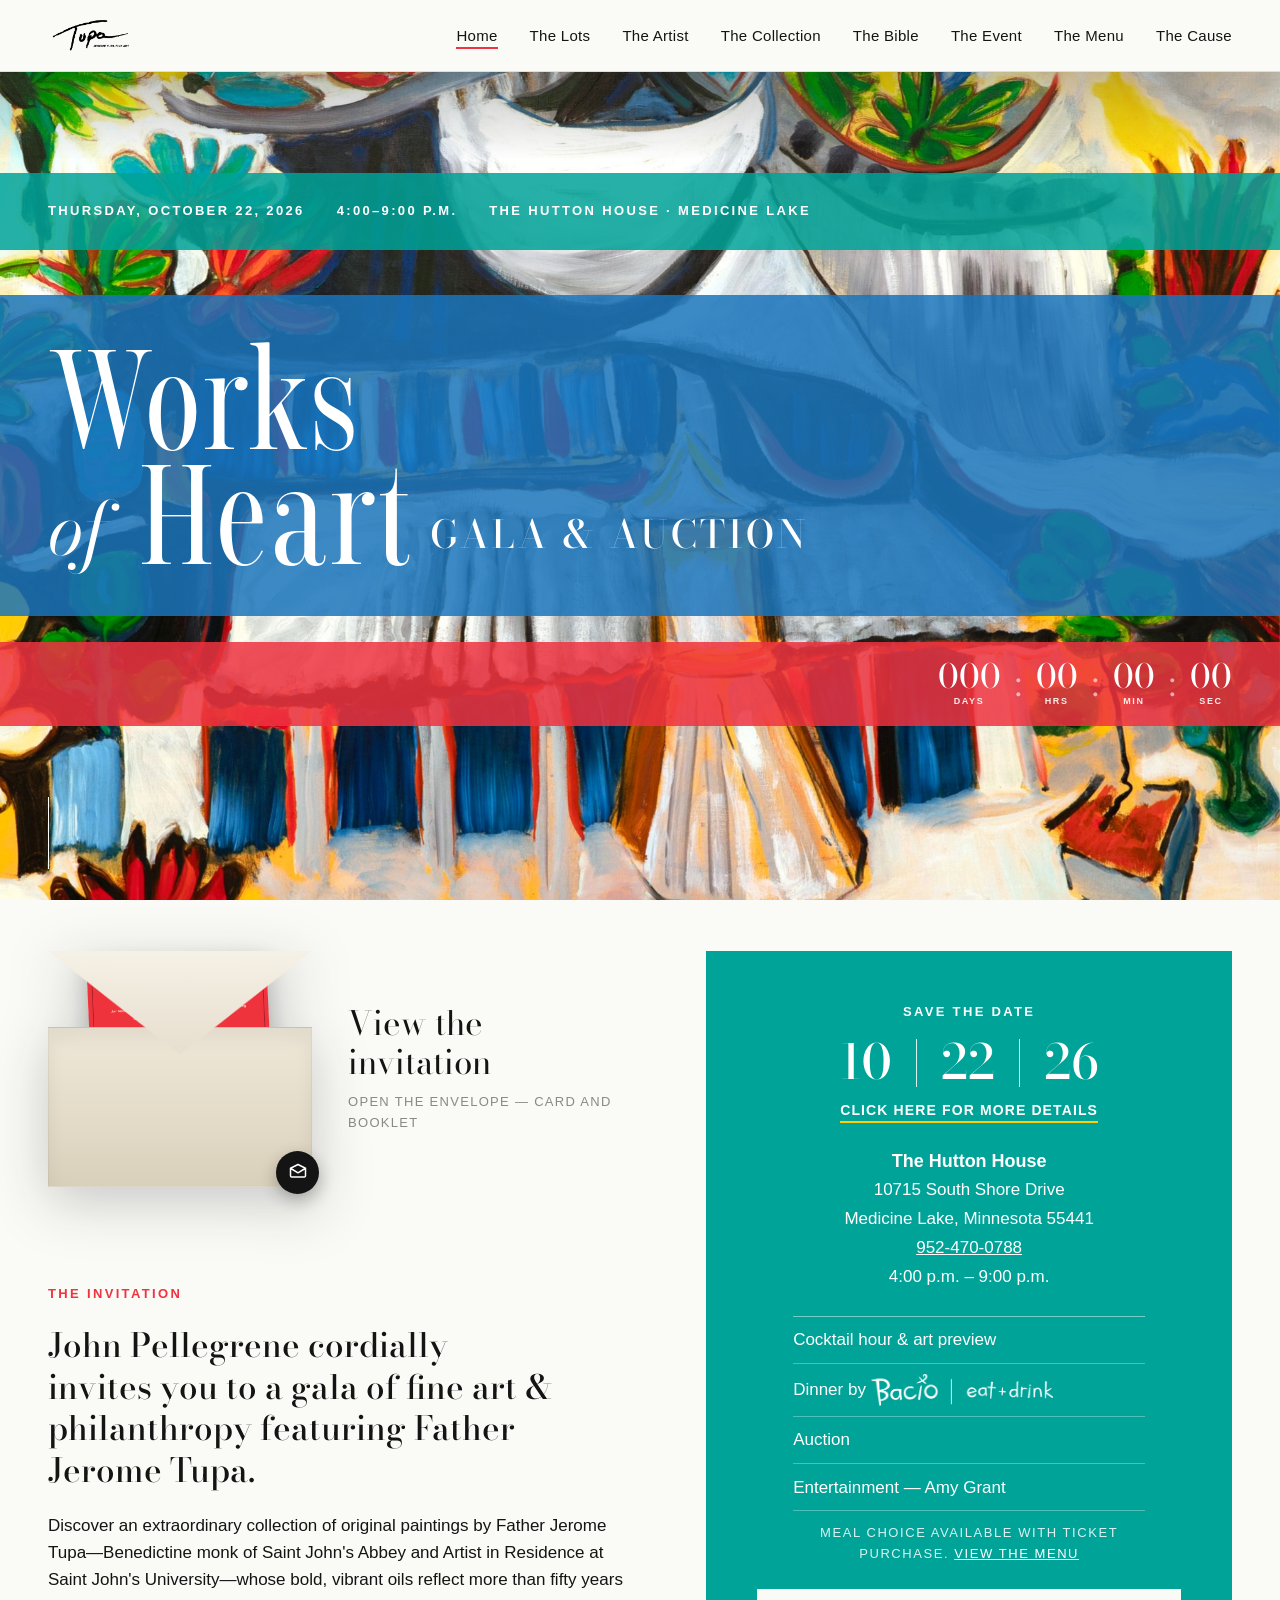
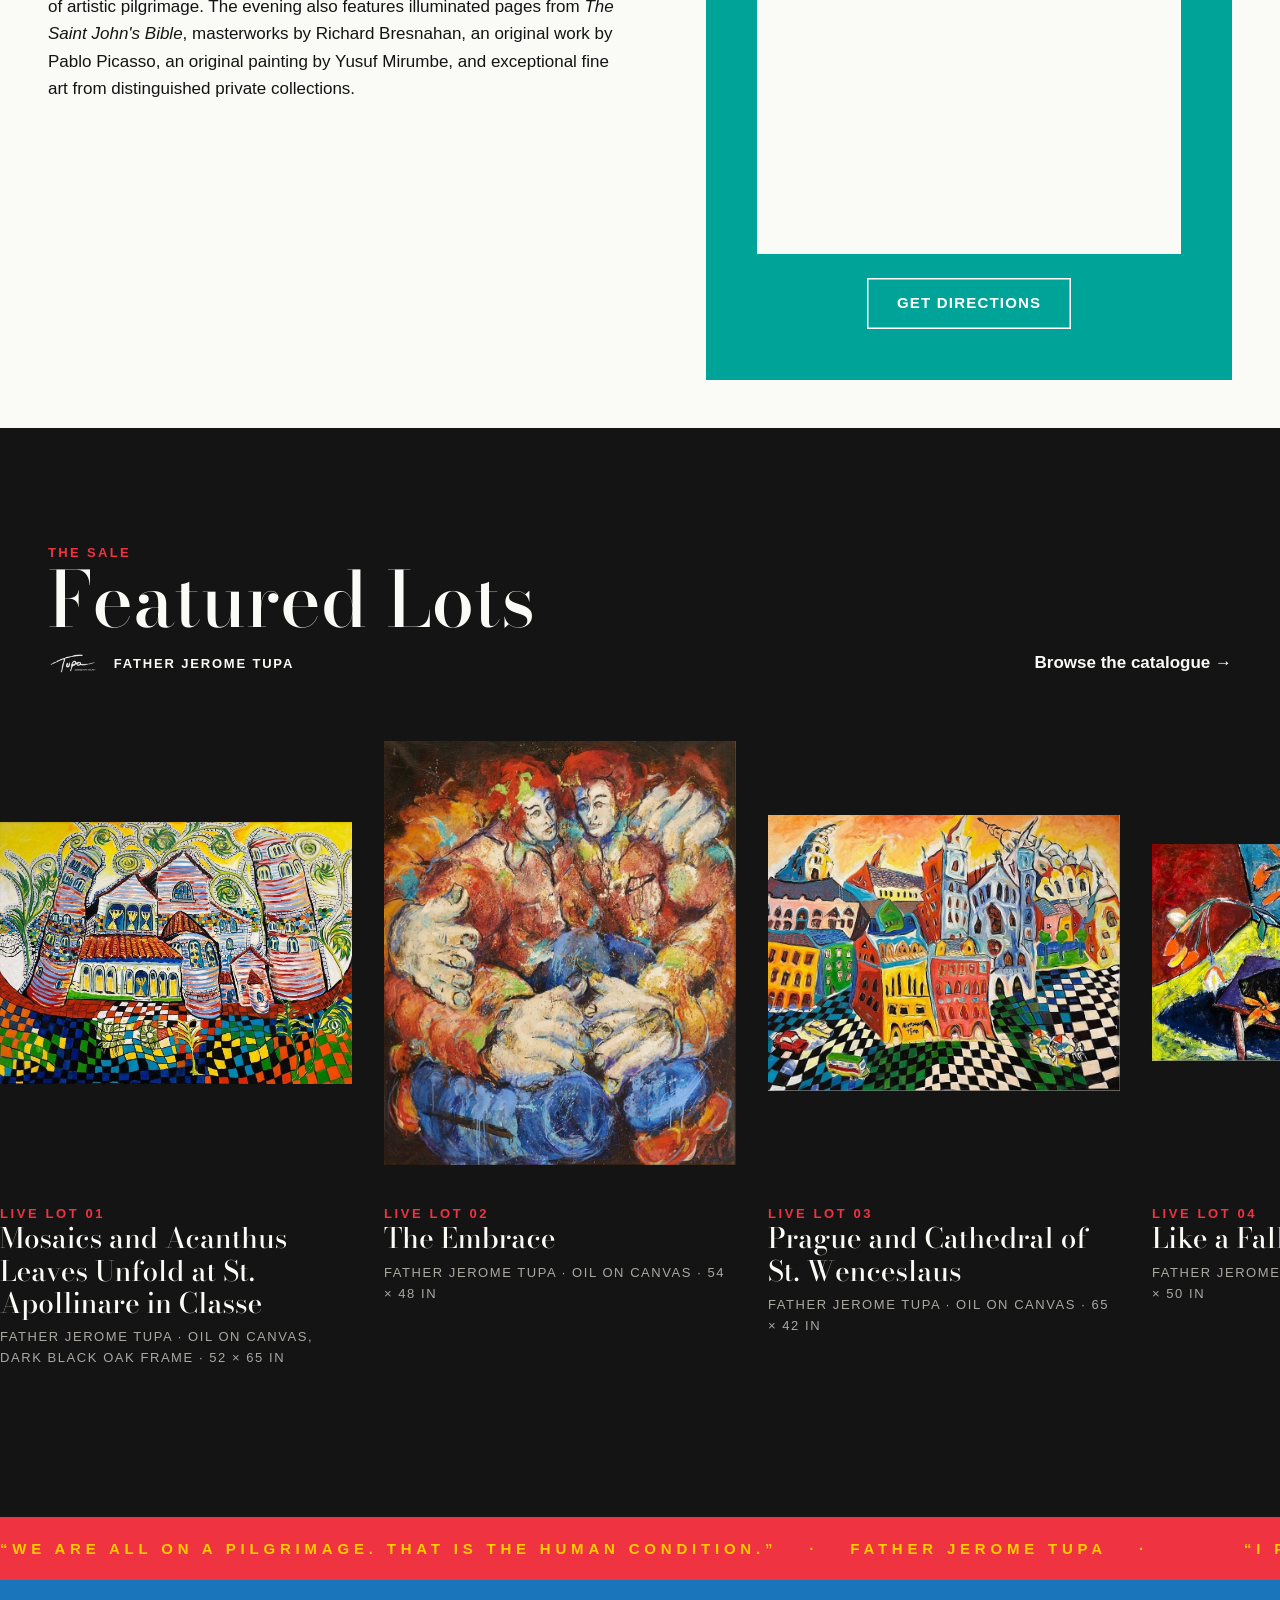
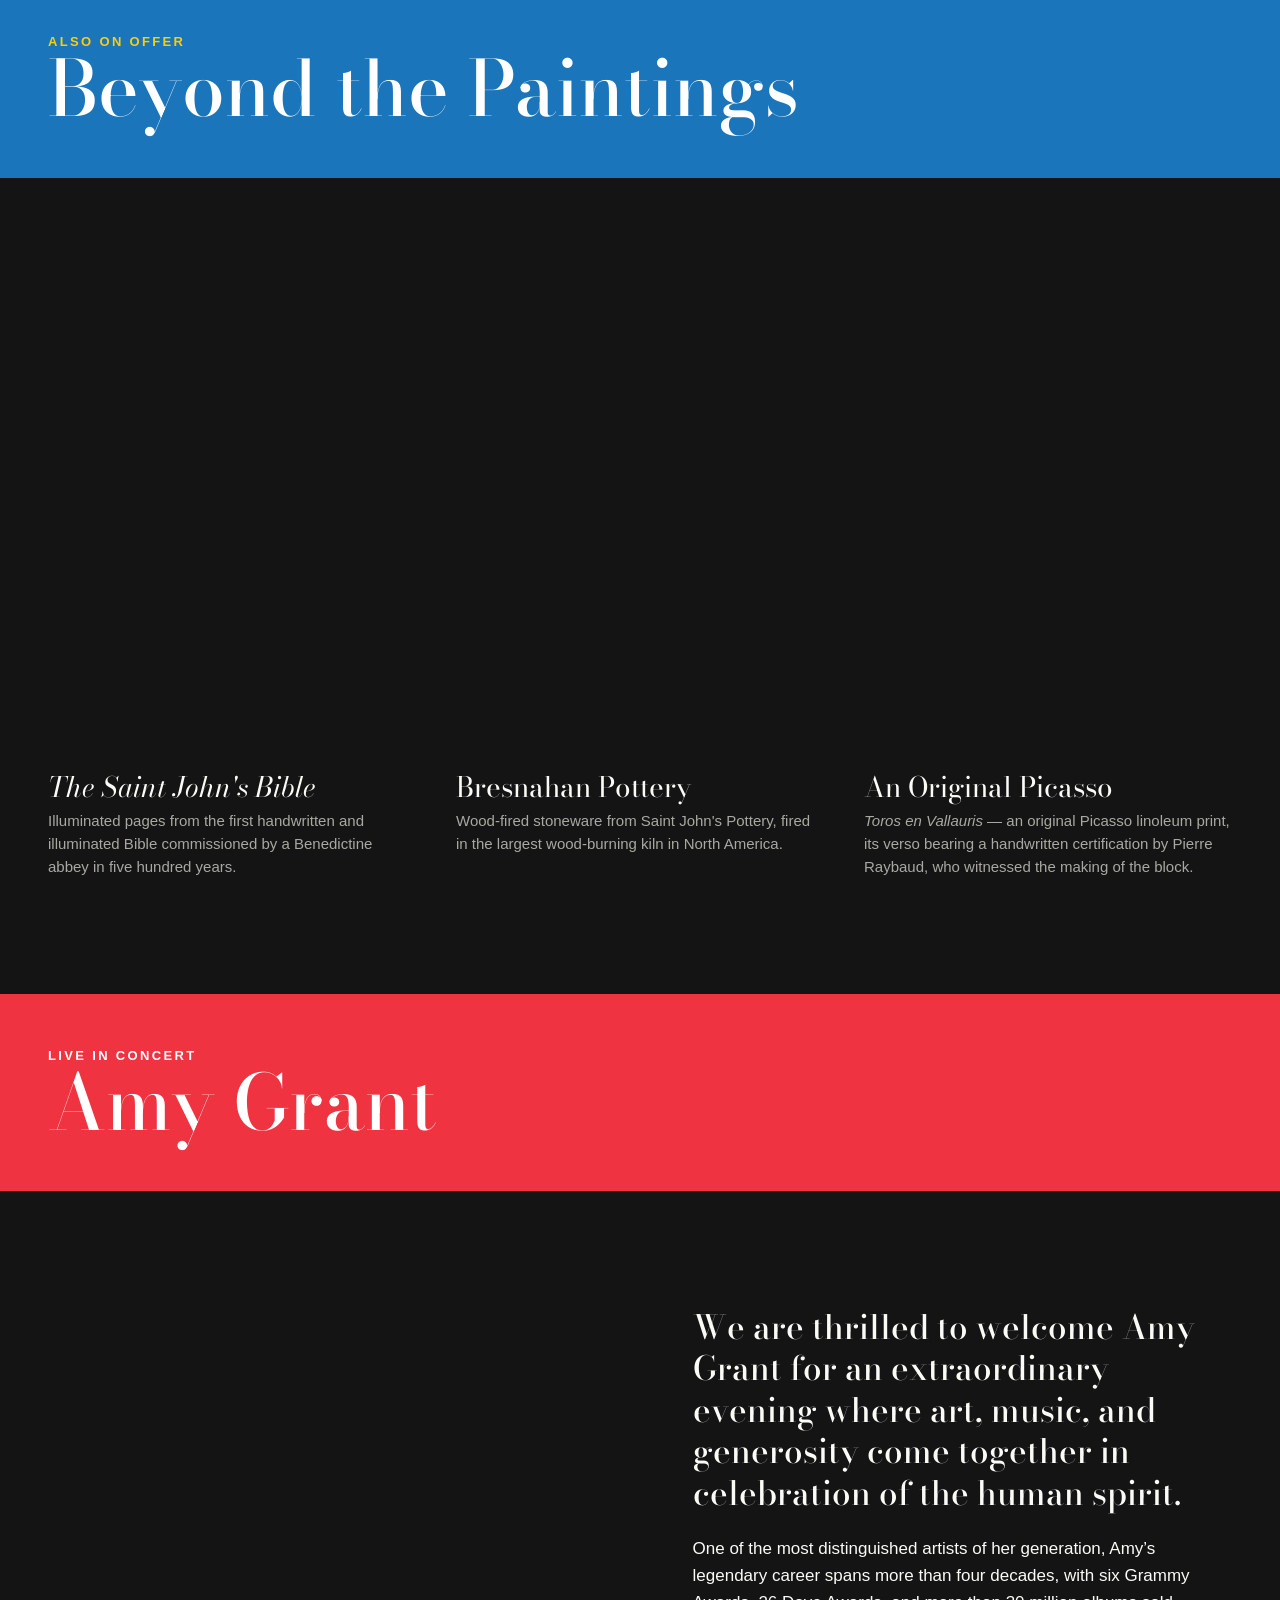
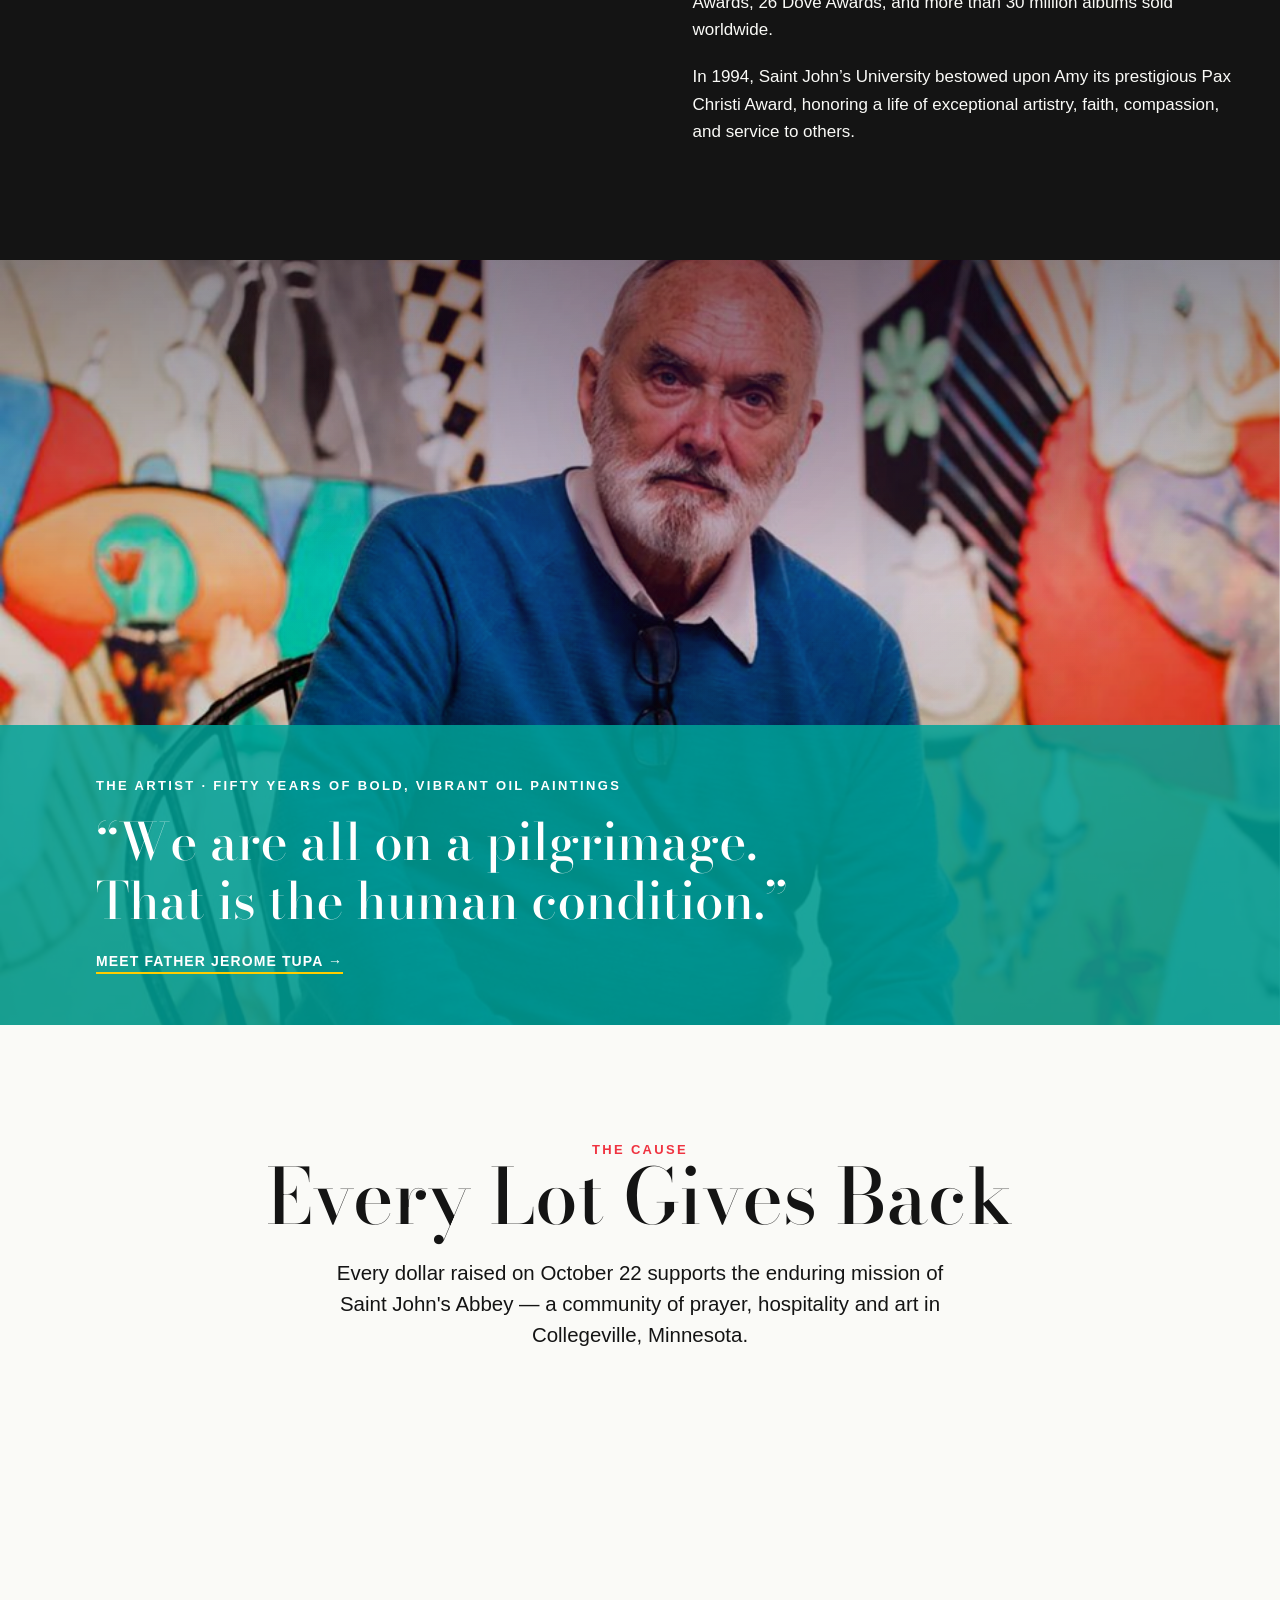
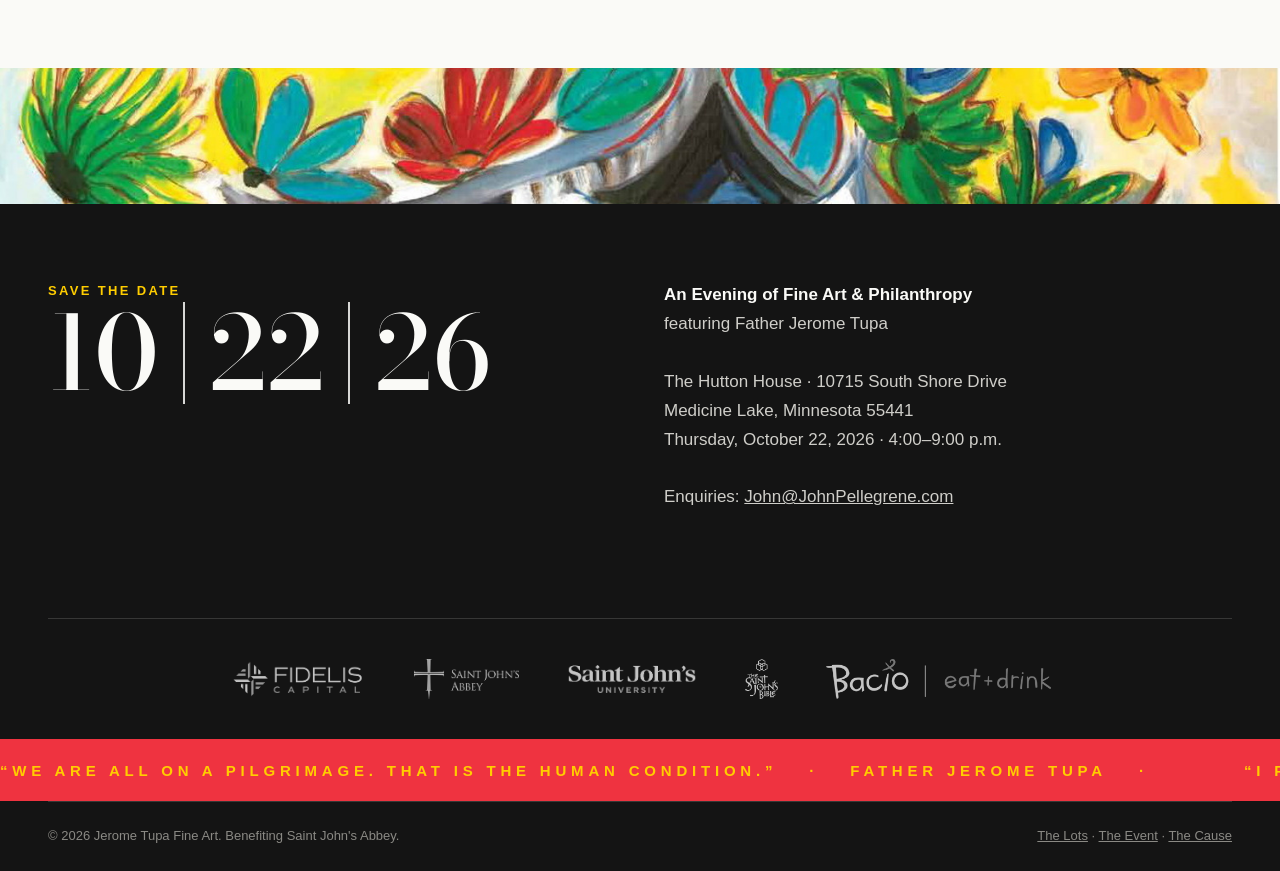
==== commit b27a942a: "Add Amy Grant photo and bio to the home page section Two-column layout: Ed Rode PR photo beside the " ====
--- a/index.html
+++ b/index.html
@@ -232,7 +232,7 @@
           <a class="beyond-card reveal" href="collection.html#pottery">
             <figure>
               <div class="beyond-card__frame curtain">
-                <img src="assets/images/lots-cropped/live-06-bresnahan-large-vase.jpg" alt="Richard Bresnahan, large coiled and paddled jar fired in the Johanna Kiln" loading="lazy" width="750" height="1124">
+                <img src="assets/images/lots-cropped/live-06-bresnahan-large-vase.jpg" alt="Richard Bresnahan, large coiled and paddled jar fired in the Johanna Kiln" loading="lazy" width="913" height="1141">
               </div>
               <figcaption>
                 <h3>Bresnahan Pottery</h3>
@@ -255,9 +255,7 @@
       </div>
     </section>
 
-    <!-- Live performance — Amy Grant.
-         Copy below is drawn from the printed invitation; the client's fuller
-         copy is still to come and should be added as further paragraphs. -->
+    <!-- Live performance — Amy Grant (copy and photo supplied by the client) -->
     <section class="amy on-dark" id="amy-grant">
       <div class="head-band head-band--red">
         <div class="container">
@@ -266,7 +264,15 @@
         </div>
       </div>
       <div class="container section amy__body">
-        <p class="amy__lede reveal">The evening will feature a live performance by Grammy Award-winning artist Amy Grant, along with special celebrity guests.</p>
+        <figure class="amy__photo curtain">
+          <img src="assets/images/site/amy-grant.webp" alt="Amy Grant" loading="lazy" width="2560" height="1574">
+          <figcaption class="caption">Photo: Ed Rode</figcaption>
+        </figure>
+        <div class="amy__copy">
+          <p class="amy__lede reveal">We are thrilled to welcome Amy Grant for an extraordinary evening where art, music, and generosity come together in celebration of the human spirit.</p>
+          <p class="reveal">One of the most distinguished artists of her generation, Amy’s legendary career spans more than four decades, with six Grammy Awards, 26 Dove Awards, and more than 30 million albums sold worldwide.</p>
+          <p class="reveal">In 1994, Saint John’s University bestowed upon Amy its prestigious Pax Christi Award, honoring a life of exceptional artistry, faith, compassion, and service to others.</p>
+        </div>
       </div>
     </section>
 
@@ -345,20 +351,20 @@
         <div class="zigzag" data-zigzag>
           <div class="zigzag__viewport">
             <div class="zigzag__strip" data-zigzag-side="a">
-              <figure class="zigzag__panel is-current"><img src="assets/images/site/zigzag/a1.jpg" width="880" height="1000" alt="Saint John's Abbey: the evening's live auction benefits the Abbey's enduring missions — a community where prayer, work and creativity have given life to Minnesota Public Radio, the Hill Museum and Manuscript Library, The Saint John's Bible, and more."></figure>
+              <figure class="zigzag__panel is-current"><img src="assets/images/site/zigzag/a1.jpg" width="852" height="909" alt="Saint John's Abbey: the evening's live auction benefits the Abbey's enduring missions — a community where prayer, work and creativity have given life to Minnesota Public Radio, the Hill Museum and Manuscript Library, The Saint John's Bible, and more."></figure>
               <figure class="zigzag__panel"><img src="assets/images/site/zigzag/a2.jpg" width="873" height="1000" alt="An original painting by Father Jerome Tupa — a vivid architectural courtyard in reds, golds and blues."></figure>
-              <figure class="zigzag__panel"><img src="assets/images/site/zigzag/a3.jpg" width="852" height="1000" alt="Father Jerome Tupa, Artist in Residence at Saint John's University: a Benedictine monk whose internationally exhibited oils explore faith, beauty and the human spirit."></figure>
+              <figure class="zigzag__panel"><img src="assets/images/site/zigzag/a3.jpg" width="824" height="910" alt="Father Jerome Tupa, Artist in Residence at Saint John's University: a Benedictine monk whose internationally exhibited oils explore faith, beauty and the human spirit."></figure>
               <figure class="zigzag__panel"><img src="assets/images/site/zigzag/a4.jpg" width="962" height="1000" alt="The letter U, overlaid on Father Jerome Tupa's painting of an embrace."></figure>
               <figure class="zigzag__panel"><img src="assets/images/site/zigzag/a5.jpg" width="978" height="1000" alt="The letter P, overlaid on a Tupa cityscape of striped towers."></figure>
               <figure class="zigzag__panel"><img src="assets/images/site/zigzag/a6.jpg" width="977" height="1000" alt="The letter A, overlaid on a Tupa town square — completing the name Tupa across the fold."></figure>
             </div>
             <div class="zigzag__strip" data-zigzag-side="b" hidden>
-              <figure class="zigzag__panel is-current"><img src="assets/images/site/zigzag/b1.jpg" width="961" height="960" alt="The Saint John's Bible Heritage and Apostles Editions: the first handwritten, illuminated Bible commissioned by a Benedictine monastery in more than 500 years."></figure>
+              <figure class="zigzag__panel is-current"><img src="assets/images/site/zigzag/b1.jpg" width="911" height="909" alt="The Saint John's Bible Heritage and Apostles Editions: the first handwritten, illuminated Bible commissioned by a Benedictine monastery in more than 500 years."></figure>
               <figure class="zigzag__panel"><img src="assets/images/site/zigzag/b2.jpg" width="969" height="1000" alt="The Saint John's Bible open to the Gospel according to Matthew, with gold illumination and calligraphy."></figure>
-              <figure class="zigzag__panel"><img src="assets/images/site/zigzag/b3.jpg" width="958" height="961" alt="Pottery by Richard Bresnahan: the Saint John's Pottery Studio, founded in 1979, rooted in local materials and a generational studio tradition."></figure>
+              <figure class="zigzag__panel"><img src="assets/images/site/zigzag/b3.jpg" width="903" height="909" alt="Pottery by Richard Bresnahan: the Saint John's Pottery Studio, founded in 1979, rooted in local materials and a generational studio tradition."></figure>
               <figure class="zigzag__panel"><img src="assets/images/site/zigzag/b4.jpg" width="961" height="1000" alt="A wood-fired vessel by Richard Bresnahan, its surface marked by ash and incised grass-like lines."></figure>
-              <figure class="zigzag__panel"><img src="assets/images/site/zigzag/b5.jpg" width="978" height="918" alt="Pablo Picasso, Toros en Vallauris: an original linoleum print whose verso bears Pierre Raybaud's handwritten certification."></figure>
-              <figure class="zigzag__panel"><img src="assets/images/site/zigzag/b6.jpg" width="896" height="827" alt="Picasso's Toros en Vallauris 1954 linocut — the bullring carved in bold black and white."></figure>
+              <figure class="zigzag__panel"><img src="assets/images/site/zigzag/b5.jpg" width="907" height="905" alt="Pablo Picasso, Toros en Vallauris: an original linoleum print whose verso bears Pierre Raybaud's handwritten certification."></figure>
+              <figure class="zigzag__panel"><img src="assets/images/site/zigzag/b6.jpg" width="887" height="822" alt="Picasso's Toros en Vallauris 1954 linocut — the bullring carved in bold black and white."></figure>
             </div>
           </div>
           <div class="zigzag__nav">
--- a/css/pages/home.css
+++ b/css/pages/home.css
@@ -354,8 +354,13 @@
 
 /* ---------------------------------------------------------- Amy Grant */
 
-.amy__body { max-width: 46rem; }
-.amy__body > * + * { margin-top: 1.25rem; }
+/* Photo beside the copy on wide screens, stacked on phones */
+.amy__body { display: grid; gap: clamp(2rem, 4vw, 3.5rem); align-items: start; }
+@media (min-width: 60em) { .amy__body { grid-template-columns: 1.1fr 1fr; } }
+.amy__photo { margin: 0; }
+.amy__photo img { display: block; width: 100%; height: auto; }
+.amy__photo .caption { margin-top: 0.6rem; }
+.amy__copy > * + * { margin-top: 1.25rem; }
 .amy__lede {
   font-family: var(--font-display);
   font-weight: 500;
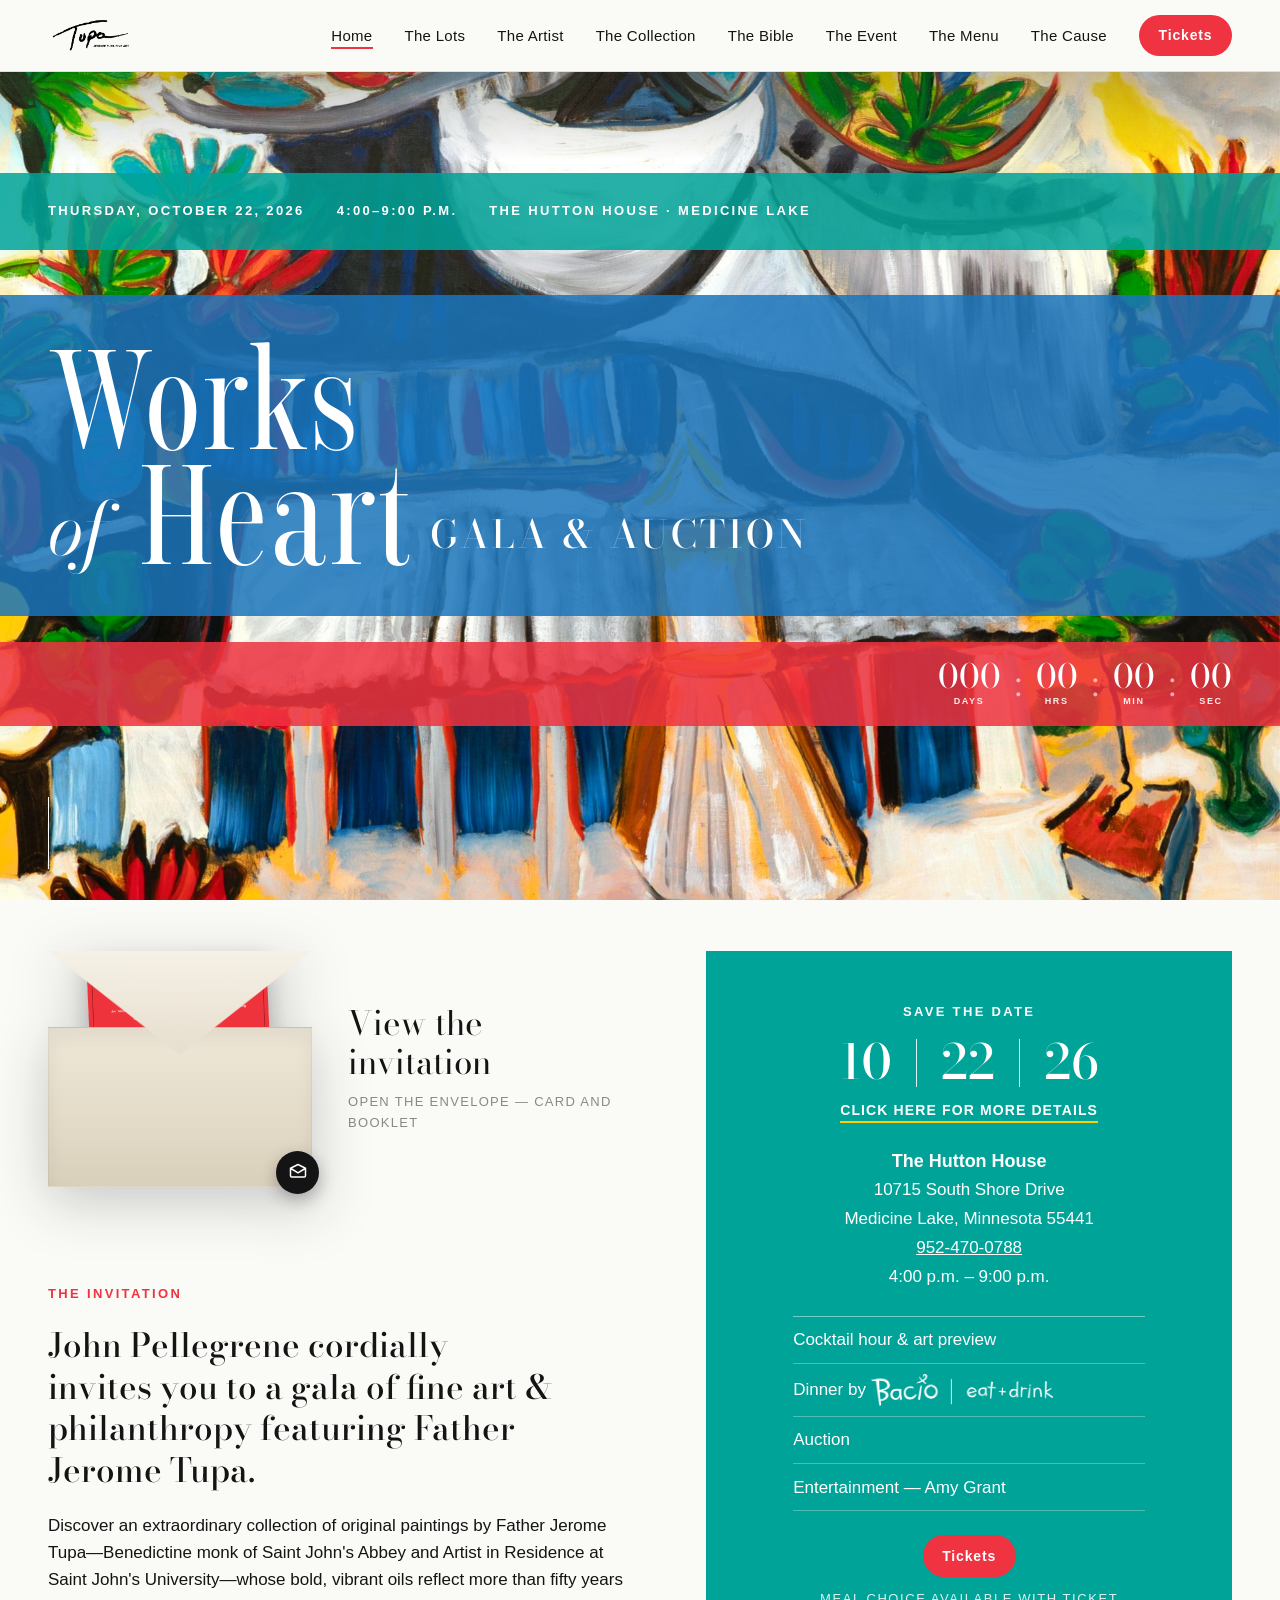
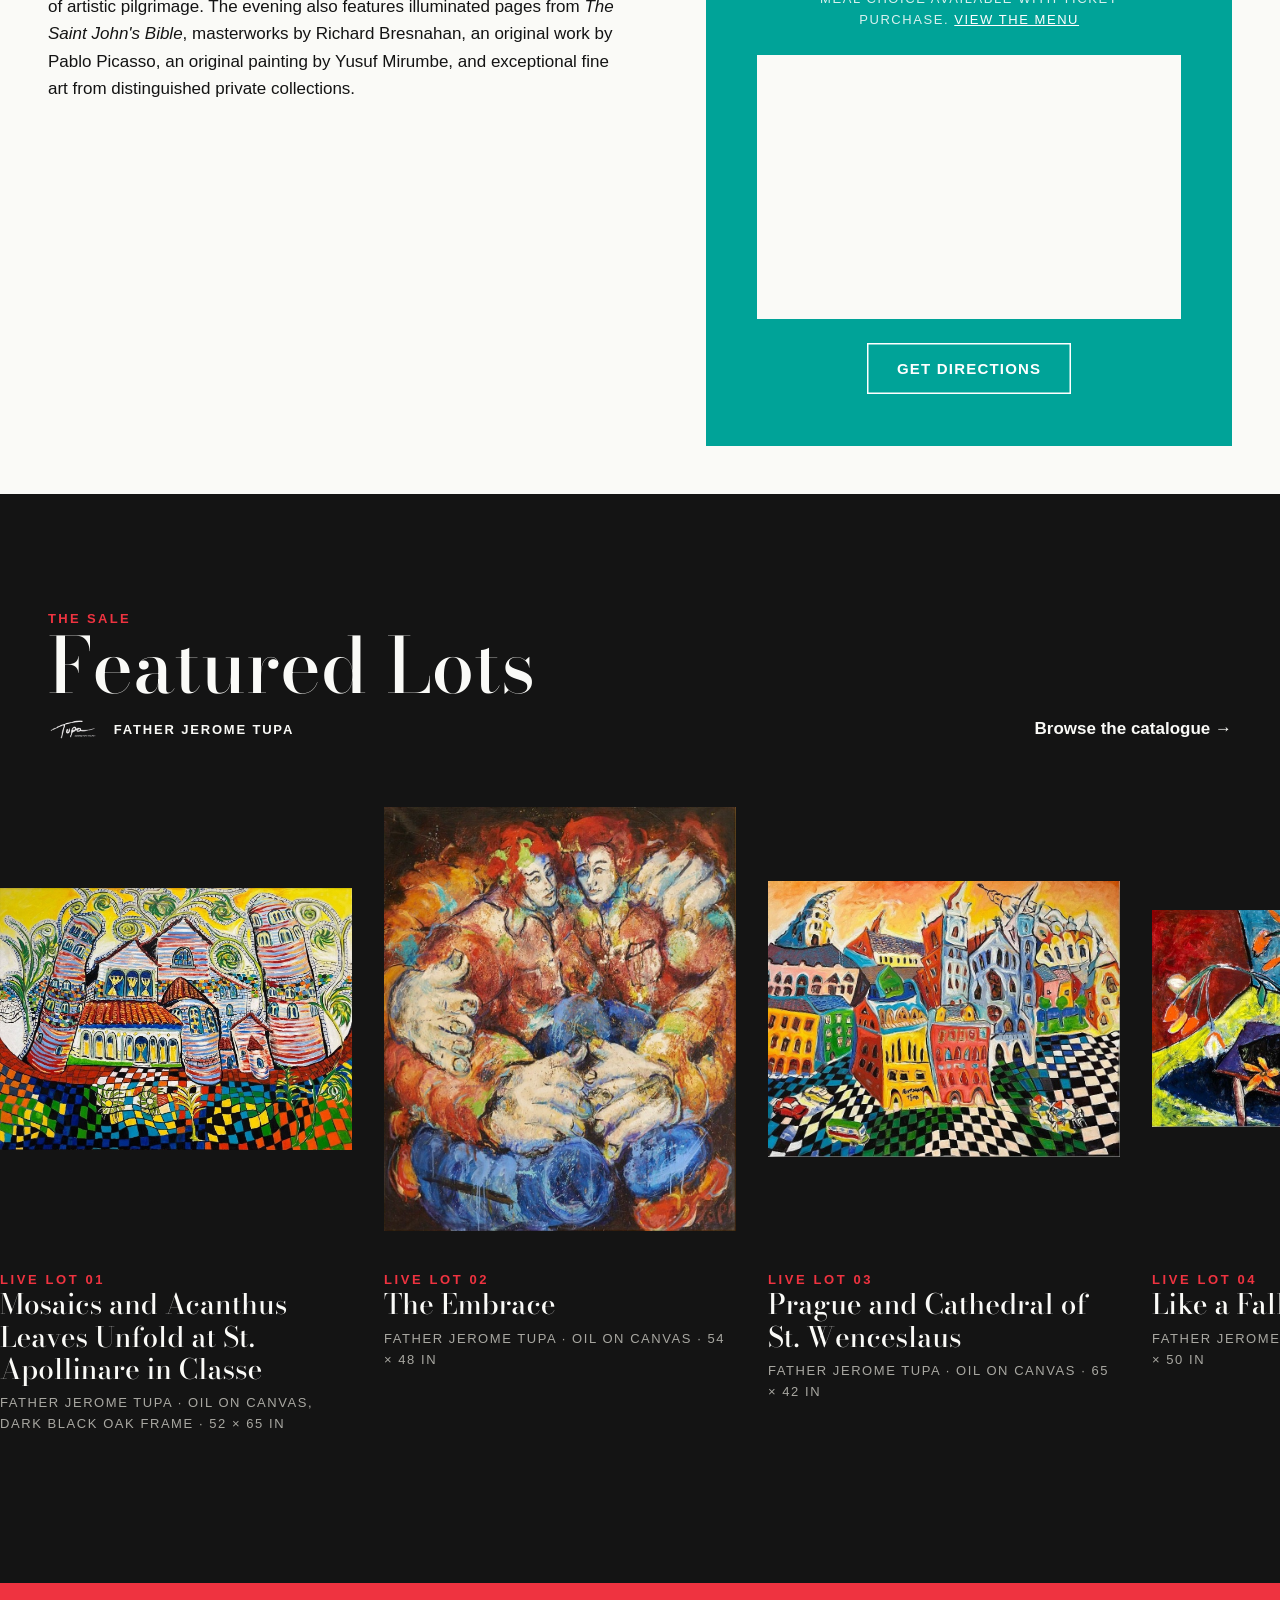
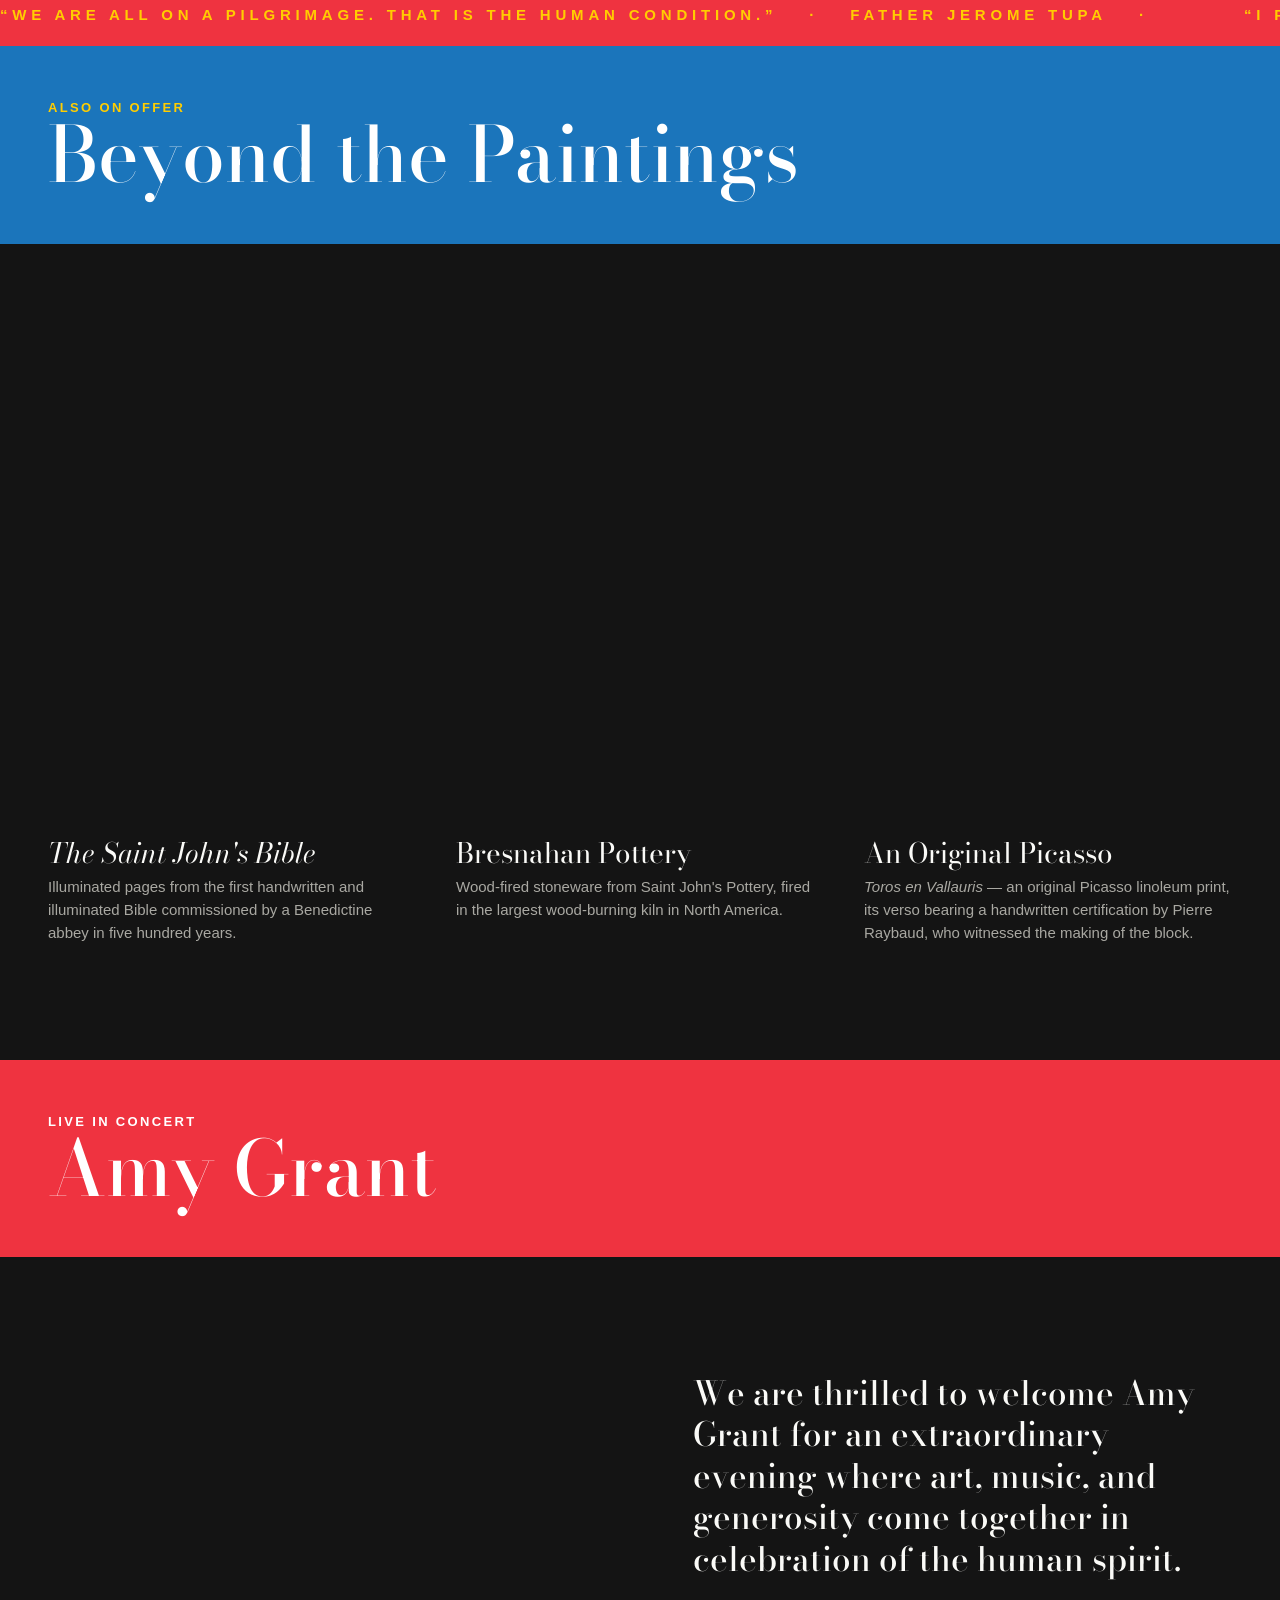
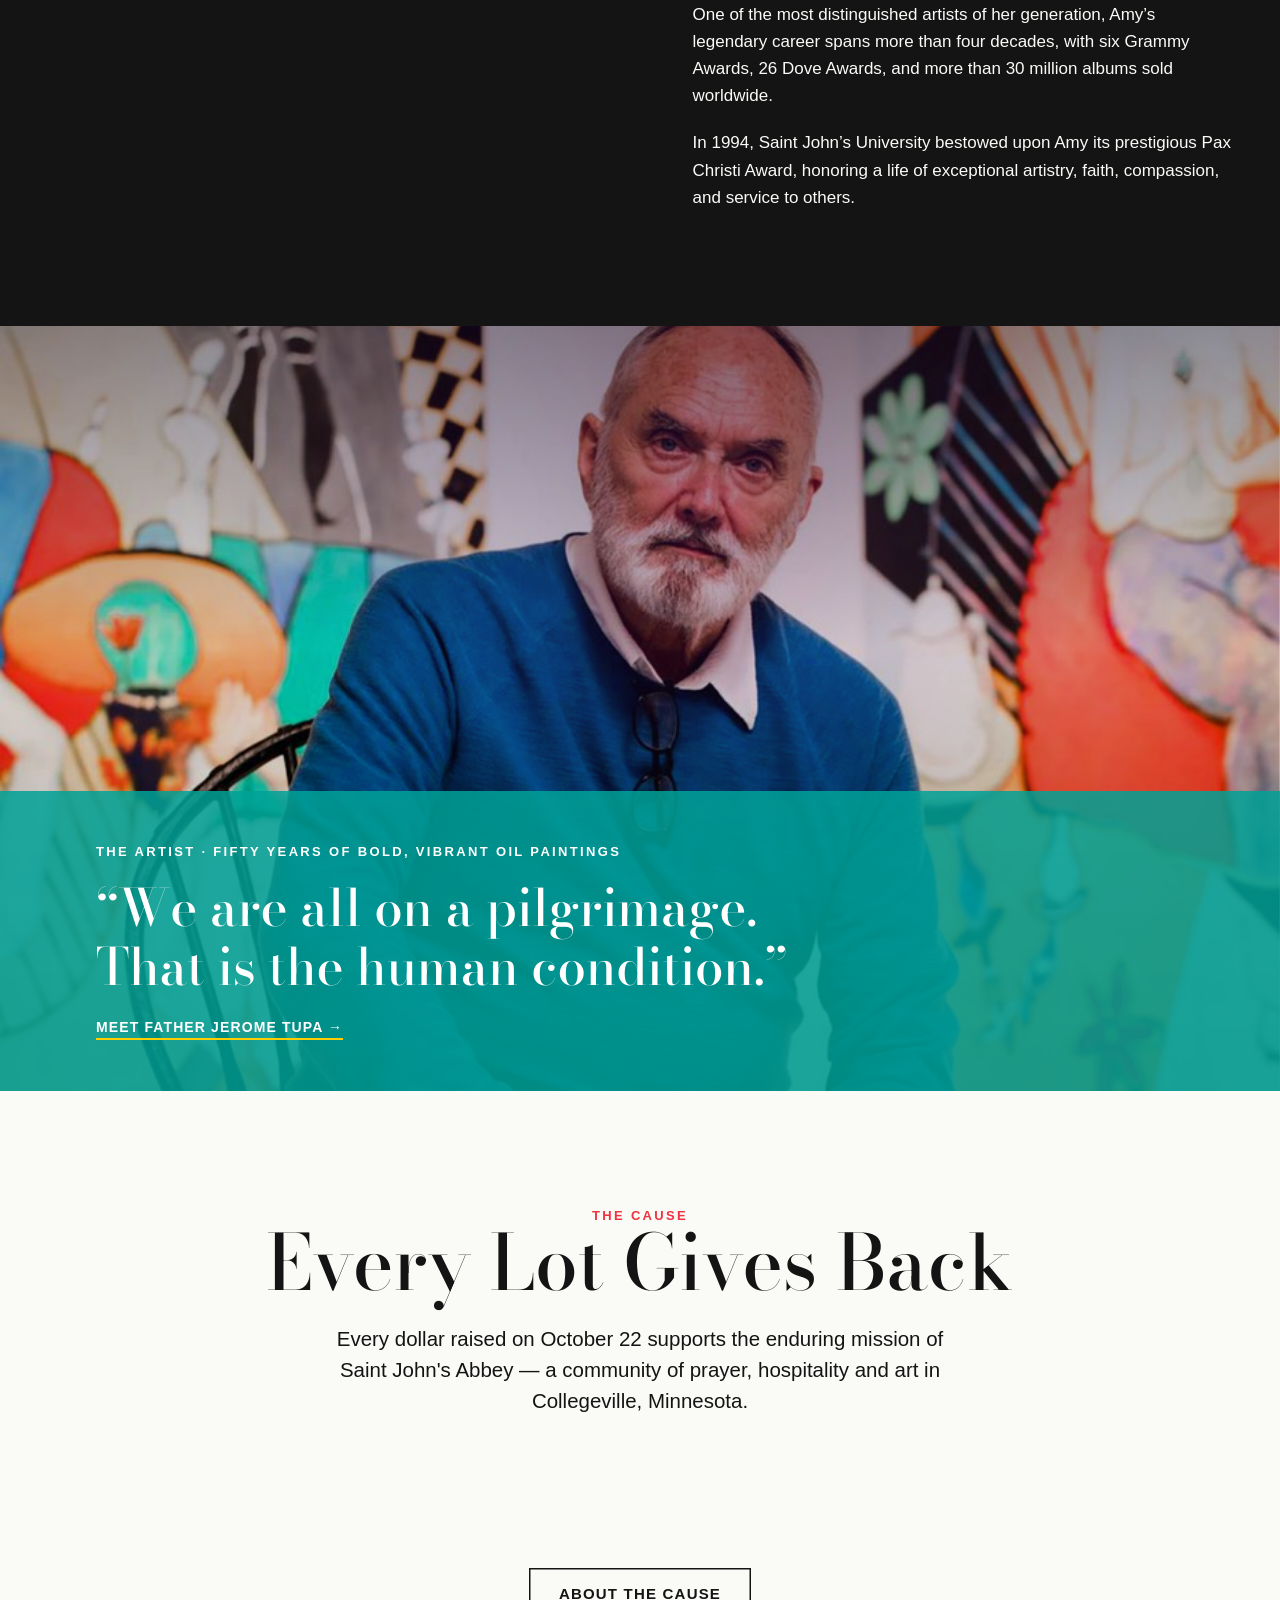
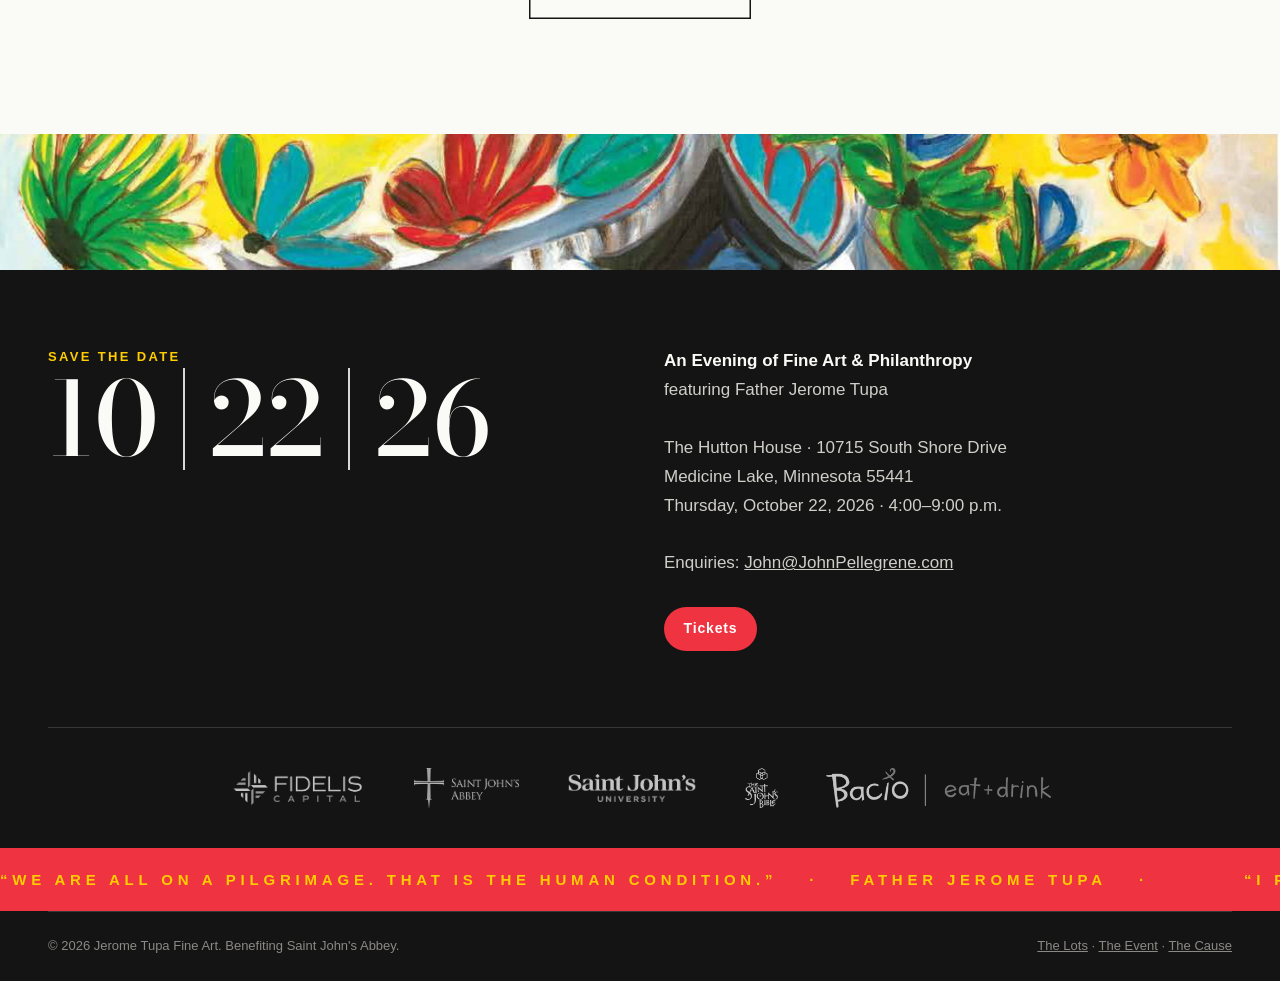
==== commit 22014ee3: "Restore Tickets buttons with OneCause event link Re-enable the Tickets pill/button across all pages," ====
--- a/index.html
+++ b/index.html
@@ -24,6 +24,7 @@
   <link rel="stylesheet" href="css/pages/home.css">
   <script defer src="js/reveal.js"></script>
   <script defer src="js/nav.js"></script>
+  <script defer src="js/analytics.js"></script>
   <script defer src="js/marquee.js"></script>
   <script defer src="js/rail.js"></script>
   <script defer src="js/countdown.js"></script>
@@ -75,7 +76,7 @@
         <li><a href="menu.html">The Menu</a></li>
         <li><a href="support.html">The Cause</a></li>
       </ul>
-      <!-- Tickets button (restore later): <span class="rsvp-pill" aria-disabled="true">Tickets</span> -->
+      <a class="rsvp-pill" href="https://my.onecause.com/event/organizations/16e63493-3c33-4c34-9b28-d568428333d8/events/vevt:da7b024b-c062-4111-8480-afe30a77747d/home/story" target="_blank" rel="noopener">Tickets</a>
       <button class="nav-burger" aria-expanded="false" aria-controls="mobile-menu" aria-label="Open menu"><span></span></button>
     </div>
   </header>
@@ -92,7 +93,7 @@
       <li><a href="menu.html">The Menu</a></li>
       <li><a href="support.html">The Cause</a></li>
     </ul>
-    <!-- Tickets button (restore later): <span class="rsvp-pill" aria-disabled="true">Tickets</span> -->
+    <a class="rsvp-pill" href="https://my.onecause.com/event/organizations/16e63493-3c33-4c34-9b28-d568428333d8/events/vevt:da7b024b-c062-4111-8480-afe30a77747d/home/story" target="_blank" rel="noopener">Tickets</a>
   </nav>
 
   <main id="main">
@@ -153,7 +154,7 @@
           <p class="invite__formal reveal">John Pellegrene cordially invites you to a gala of fine art &amp; philanthropy featuring Father Jerome Tupa.</p>
           <p class="reveal">Discover an extraordinary collection of original paintings by Father Jerome Tupa—Benedictine monk of Saint John's Abbey and Artist in Residence at Saint John's University—whose bold, vibrant oils reflect more than fifty years of artistic pilgrimage. The evening also features illuminated pages from <em>The Saint John's Bible</em>, masterworks by Richard Bresnahan, an original work by Pablo Picasso, an original painting by Yusuf Mirumbe, and exceptional fine art from distinguished private collections.</p>
           <p class="reveal">Proceeds from the evening will support the enduring mission of Saint John's Abbey.</p>
-          <!-- Tickets button (restore later): <p class="reveal"><span class="rsvp-pill" aria-disabled="true">Tickets</span></p> -->
+          <p class="reveal"><a class="rsvp-pill" href="https://my.onecause.com/event/organizations/16e63493-3c33-4c34-9b28-d568428333d8/events/vevt:da7b024b-c062-4111-8480-afe30a77747d/home/story" target="_blank" rel="noopener">Tickets</a></p>
         </div>
         <div class="invite__panel reveal">
           <p class="eyebrow">Save the date</p>
@@ -172,7 +173,7 @@
             <li><span>Auction</span></li>
             <li><span>Entertainment — Amy Grant</span></li>
           </ol>
-          <!-- Tickets button (restore later): <span class="rsvp-pill" aria-disabled="true">Tickets</span> -->
+          <a class="rsvp-pill" href="https://my.onecause.com/event/organizations/16e63493-3c33-4c34-9b28-d568428333d8/events/vevt:da7b024b-c062-4111-8480-afe30a77747d/home/story" target="_blank" rel="noopener">Tickets</a>
           <p class="caption invite__note">Meal choice available with ticket purchase. <a href="menu.html">View the menu</a></p>
           <div class="invite__map">
             <iframe title="Map to The Hutton House, 10715 South Shore Drive, Medicine Lake" src="https://www.google.com/maps?q=The+Hutton+House,+10715+South+Shore+Drive,+Medicine+Lake,+MN+55441&amp;output=embed" loading="lazy" referrerpolicy="no-referrer-when-downgrade" allowfullscreen></iframe>
@@ -295,11 +296,11 @@
         <h2 class="display display-l reveal">Every Lot Gives Back</h2>
         <p class="lead reveal">Every dollar raised on October 22 supports the enduring mission of Saint&nbsp;John's Abbey — a community of prayer, hospitality and art in Collegeville, Minnesota.</p>
         <div class="sponsor-row reveal" data-stagger="0.08">
-          <a href="support.html"><img src="assets/images/logos/fidelis.png" alt="Fidelis Capital" width="1280" height="373"></a>
-          <a href="support.html"><img src="assets/images/logos/abbey.webp" alt="Saint John's Abbey" width="242" height="127"></a>
-          <a href="support.html"><img src="assets/images/logos/sju.png" alt="Saint John's University" width="598" height="184"></a>
-          <a href="support.html"><img src="assets/images/logos/bible.png" alt="The Saint John's Bible" width="480" height="586"></a>
-          <a href="support.html"><img src="assets/images/logos/bacio.webp" alt="Bacio" width="400" height="71"></a>
+          <a href="https://www.fideliscapital.com" target="_blank" rel="noopener"><img src="assets/images/logos/fidelis.png" alt="Fidelis Capital" width="1280" height="373"></a>
+          <a href="https://saintjohnsabbey.org" target="_blank" rel="noopener"><img src="assets/images/logos/abbey.webp" alt="Saint John's Abbey" width="242" height="127"></a>
+          <a href="https://www.csbsju.edu" target="_blank" rel="noopener"><img src="assets/images/logos/sju.png" alt="Saint John's University" width="598" height="184"></a>
+          <a href="https://saintjohnsbible.org" target="_blank" rel="noopener"><img src="assets/images/logos/bible.png" alt="The Saint John's Bible" width="480" height="586"></a>
+          <a href="https://baciomn.com" target="_blank" rel="noopener"><img src="assets/images/logos/bacio.webp" alt="Bacio" width="400" height="71"></a>
         </div>
         <p class="reveal" style="margin-top: 3rem"><a class="btn btn--ghost" href="support.html">About the cause</a></p>
       </div>
@@ -399,15 +400,15 @@
         Medicine Lake, Minnesota 55441<br>
         Thursday, October 22, 2026 · 4:00–9:00 p.m.<br><br>
         Enquiries: <a href="mailto:John@JohnPellegrene.com">John@JohnPellegrene.com</a><br><br>
-        <!-- Tickets button (restore later): <span class="rsvp-pill" aria-disabled="true">Tickets</span> -->
+        <a class="rsvp-pill" href="https://my.onecause.com/event/organizations/16e63493-3c33-4c34-9b28-d568428333d8/events/vevt:da7b024b-c062-4111-8480-afe30a77747d/home/story" target="_blank" rel="noopener">Tickets</a>
       </address>
     </div>
     <div class="container site-footer__sponsors">
-      <a href="support.html"><img src="assets/images/logos/fidelis.png" alt="Fidelis Capital" width="1280" height="373"></a>
-      <a href="support.html"><img src="assets/images/logos/abbey.webp" alt="Saint John's Abbey" width="242" height="127"></a>
-      <a href="support.html"><img src="assets/images/logos/sju.png" alt="Saint John's University" width="598" height="184"></a>
-      <a href="support.html"><img src="assets/images/logos/bible.png" alt="The Saint John's Bible" width="480" height="586"></a>
-      <a href="support.html"><img src="assets/images/logos/bacio.webp" alt="Bacio" width="400" height="71"></a>
+      <a href="https://www.fideliscapital.com" target="_blank" rel="noopener"><img src="assets/images/logos/fidelis.png" alt="Fidelis Capital" width="1280" height="373"></a>
+      <a href="https://saintjohnsabbey.org" target="_blank" rel="noopener"><img src="assets/images/logos/abbey.webp" alt="Saint John's Abbey" width="242" height="127"></a>
+      <a href="https://www.csbsju.edu" target="_blank" rel="noopener"><img src="assets/images/logos/sju.png" alt="Saint John's University" width="598" height="184"></a>
+      <a href="https://saintjohnsbible.org" target="_blank" rel="noopener"><img src="assets/images/logos/bible.png" alt="The Saint John's Bible" width="480" height="586"></a>
+      <a href="https://baciomn.com" target="_blank" rel="noopener"><img src="assets/images/logos/bacio.webp" alt="Bacio" width="400" height="71"></a>
     </div>
     <div class="marquee" aria-hidden="true">
       <div class="marquee__track">
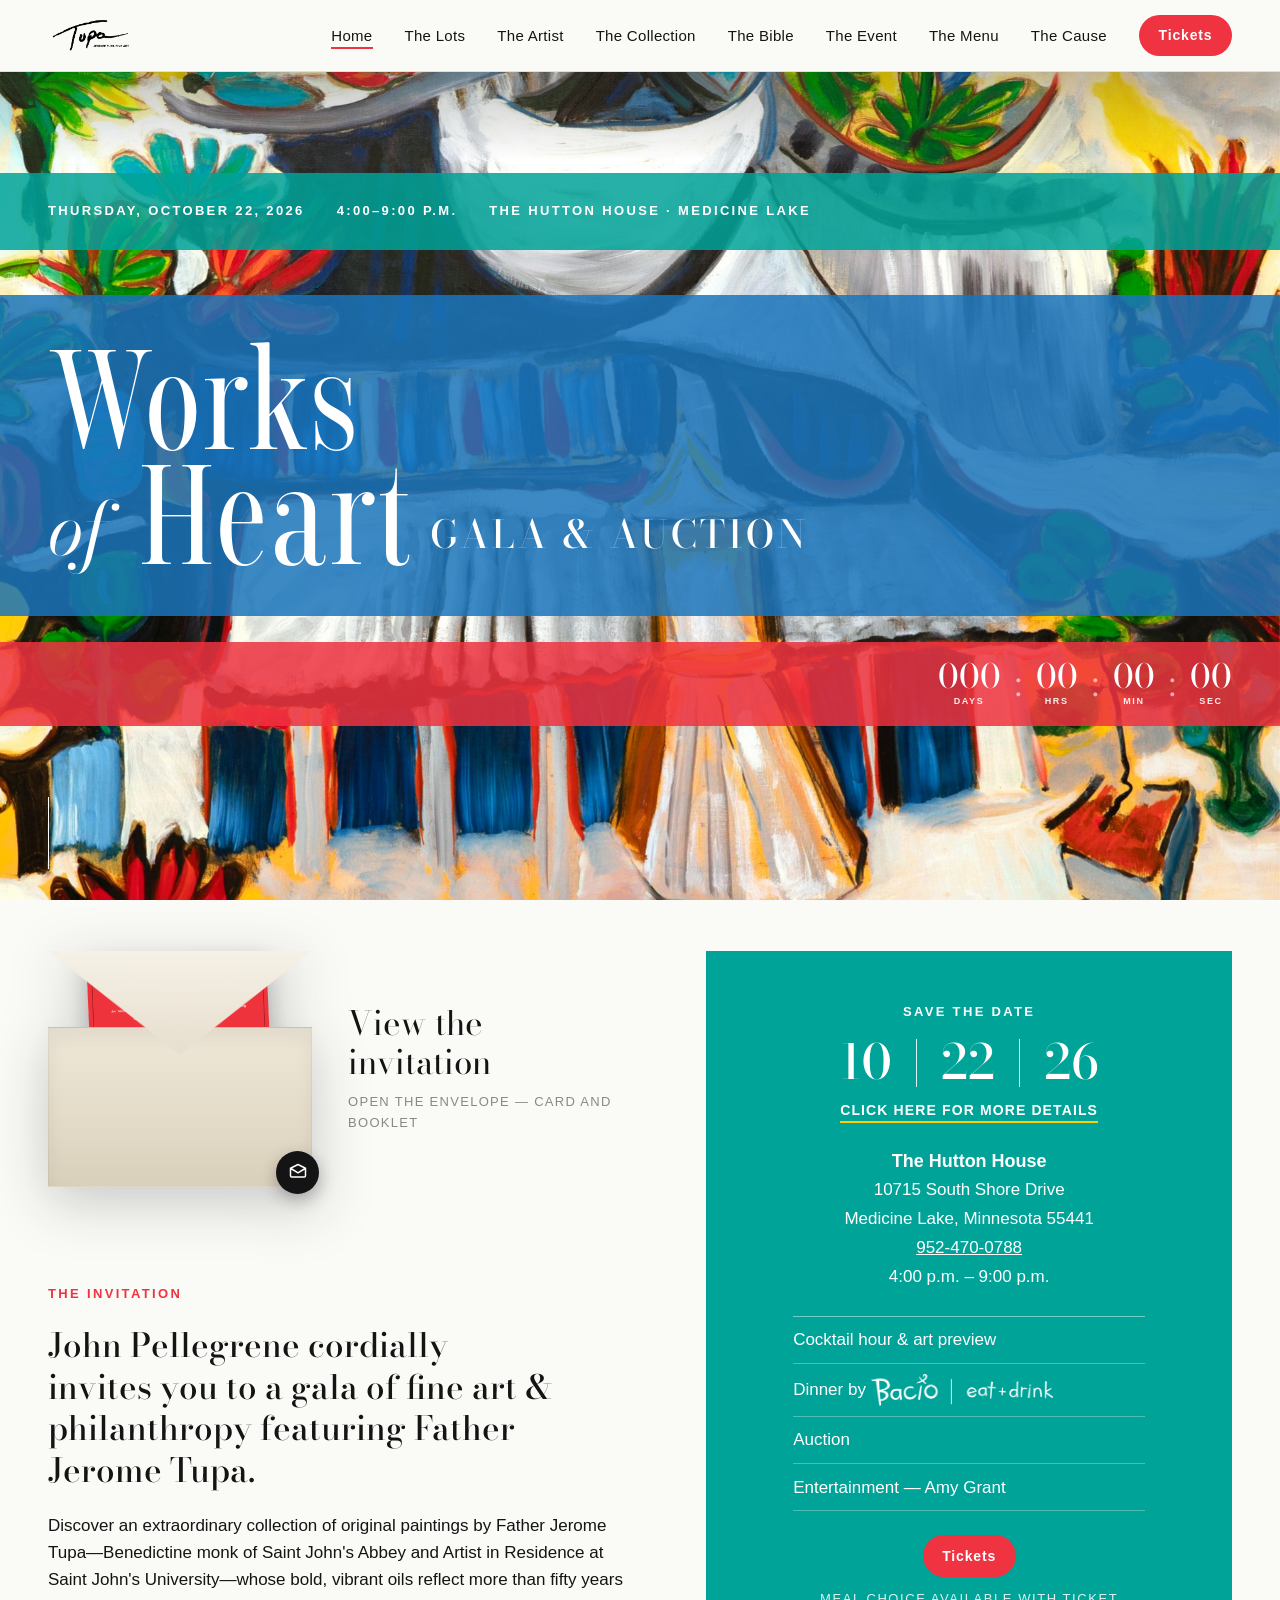
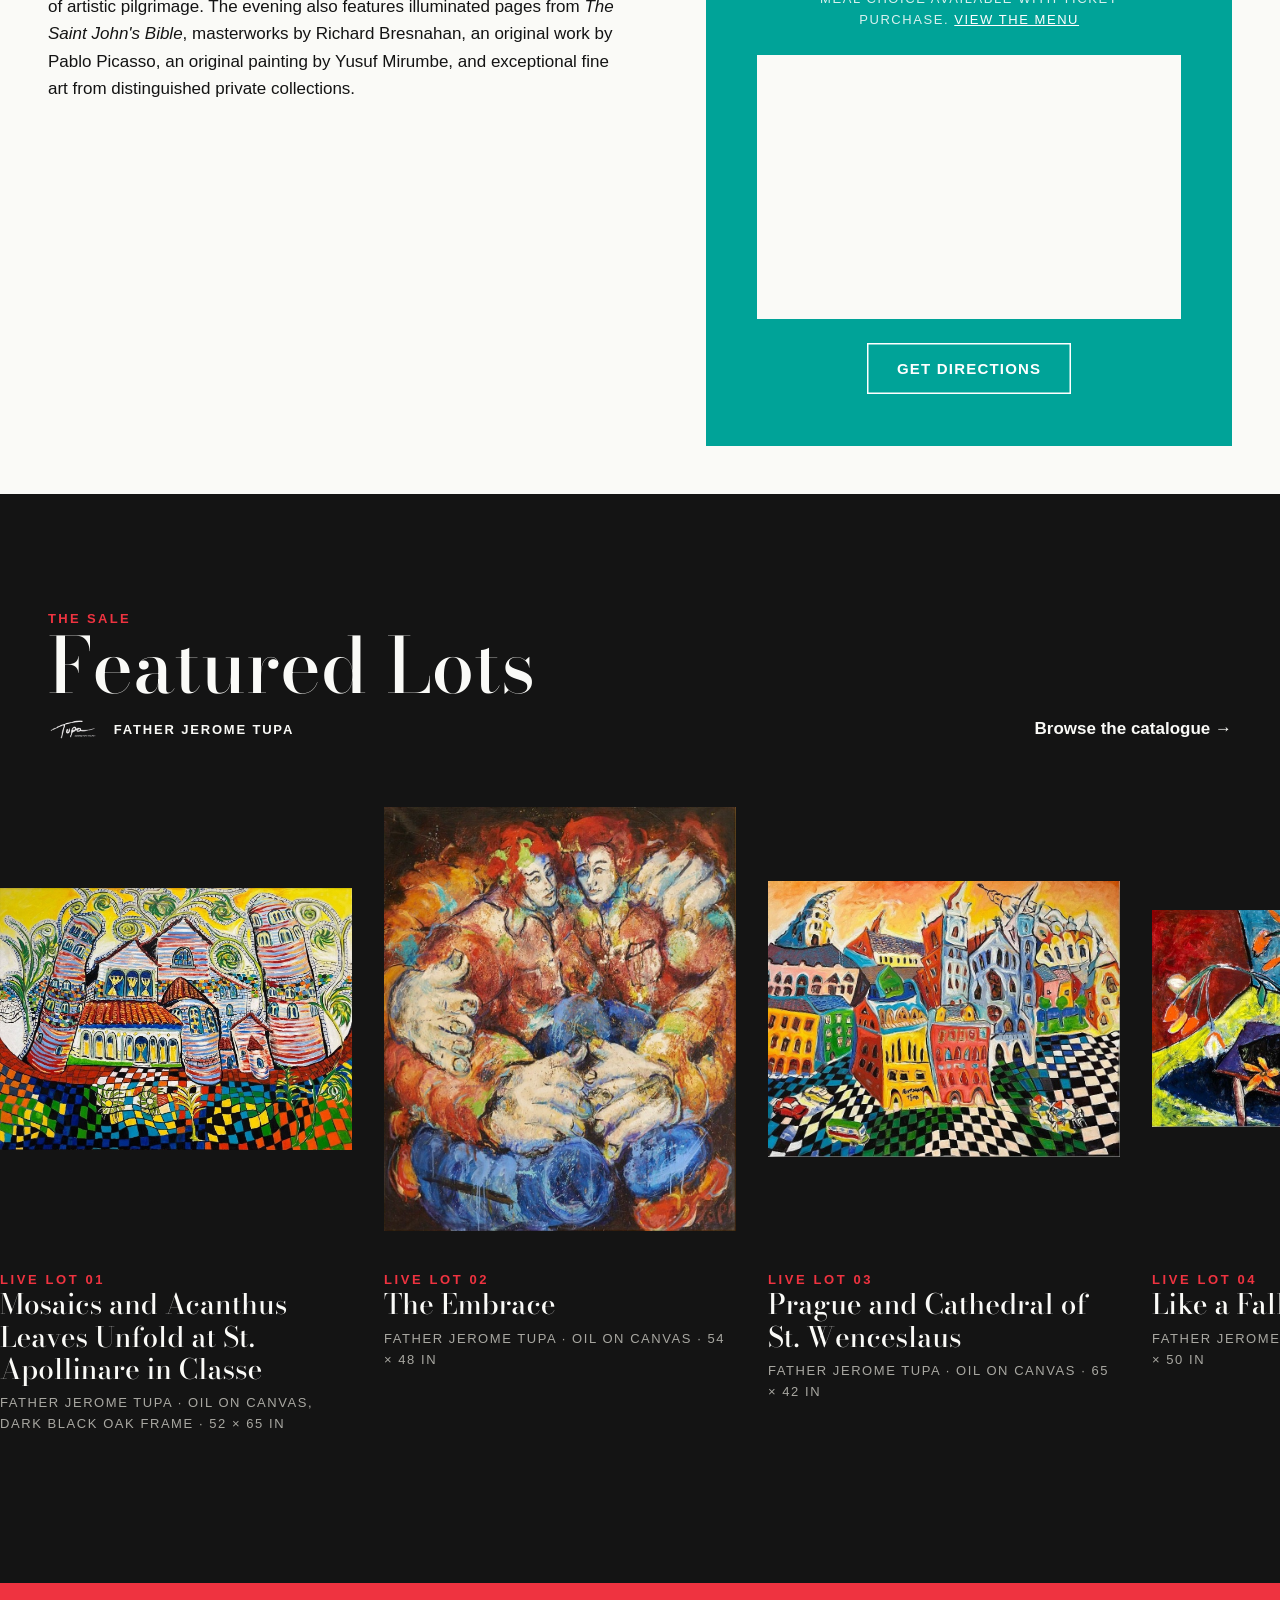
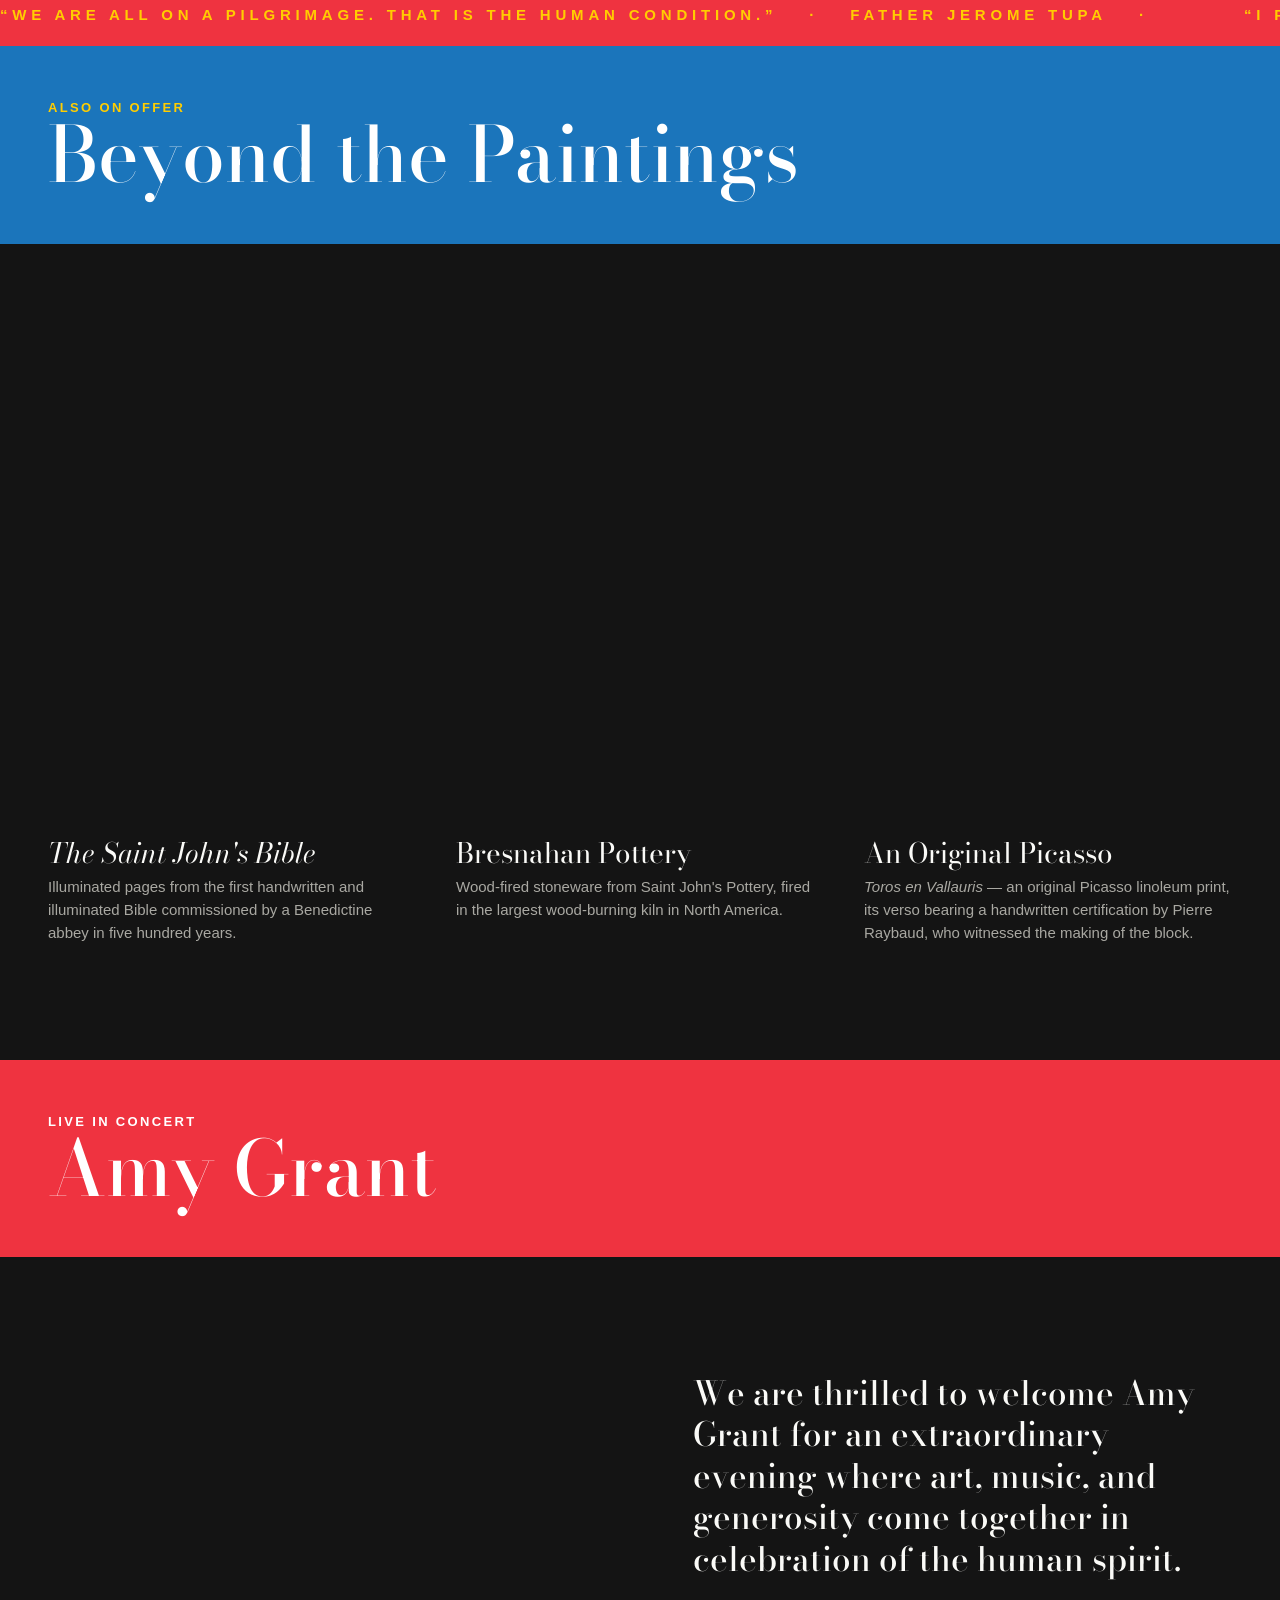
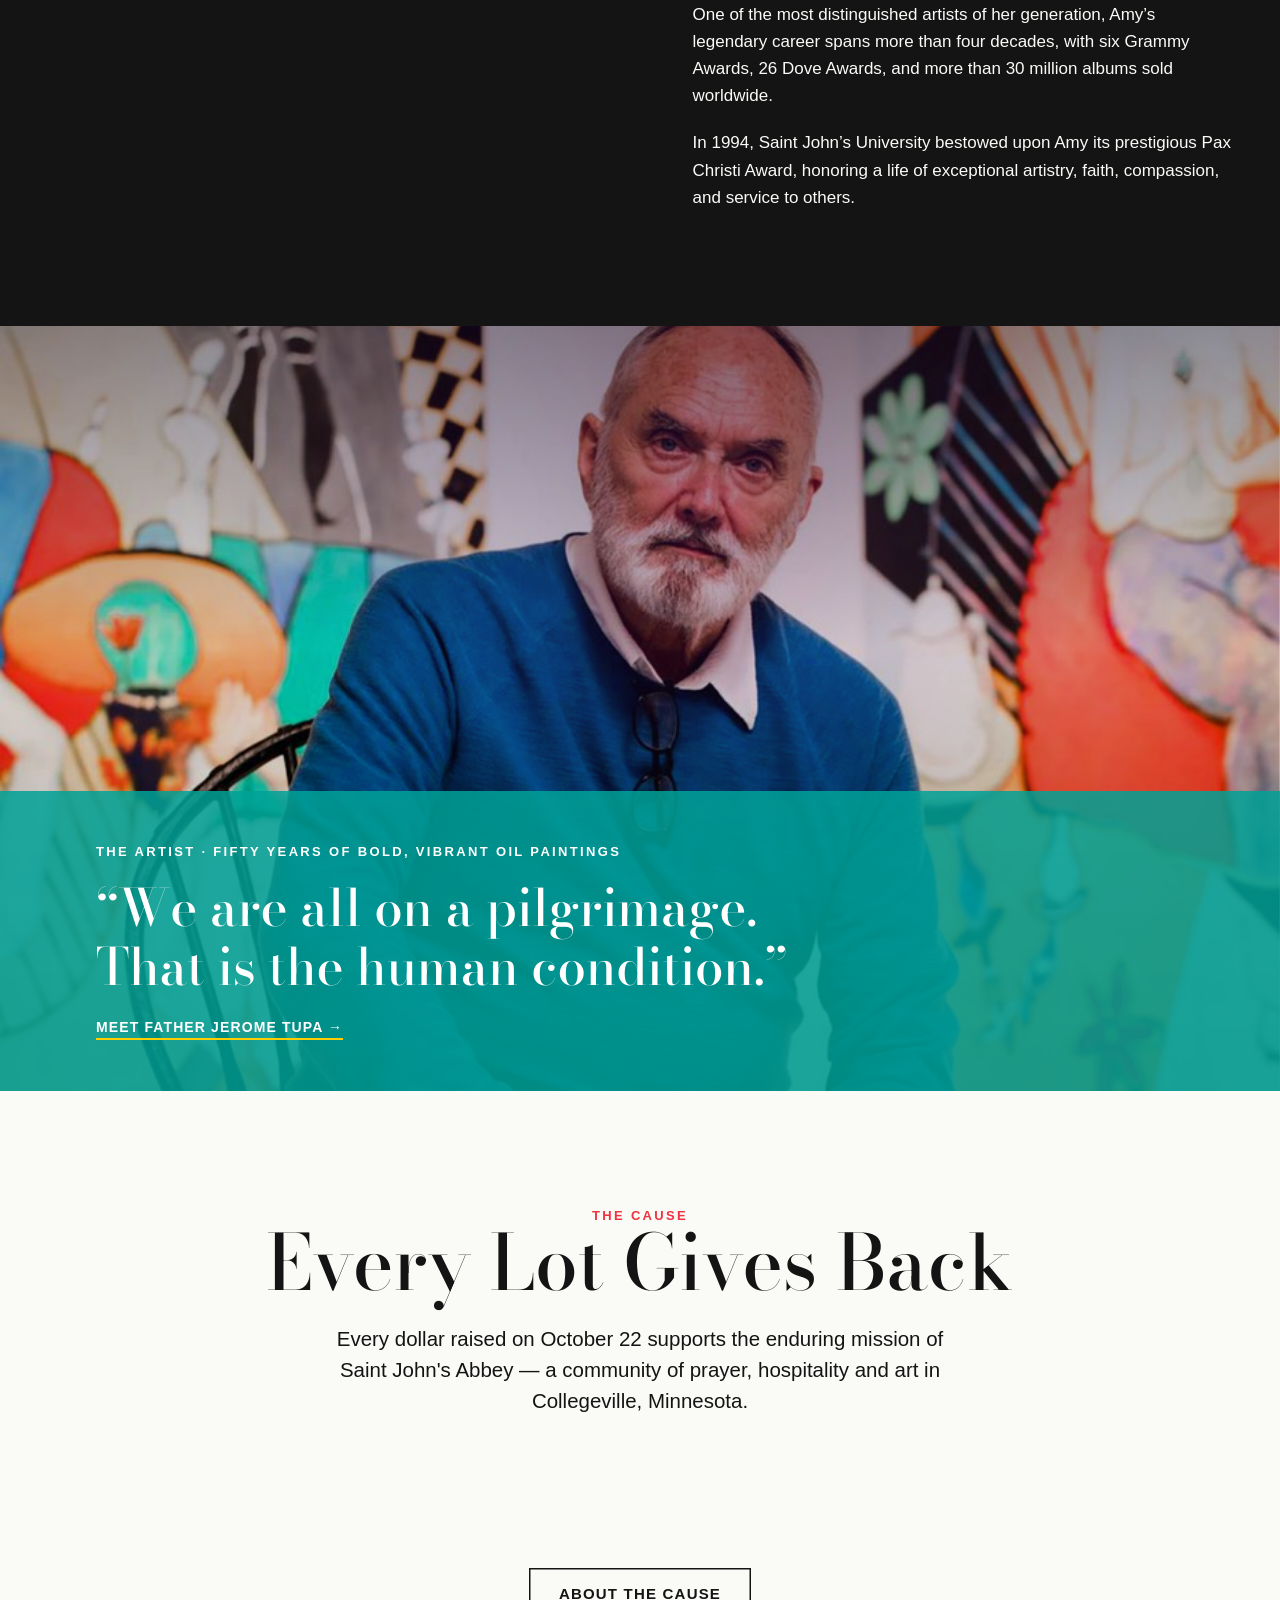
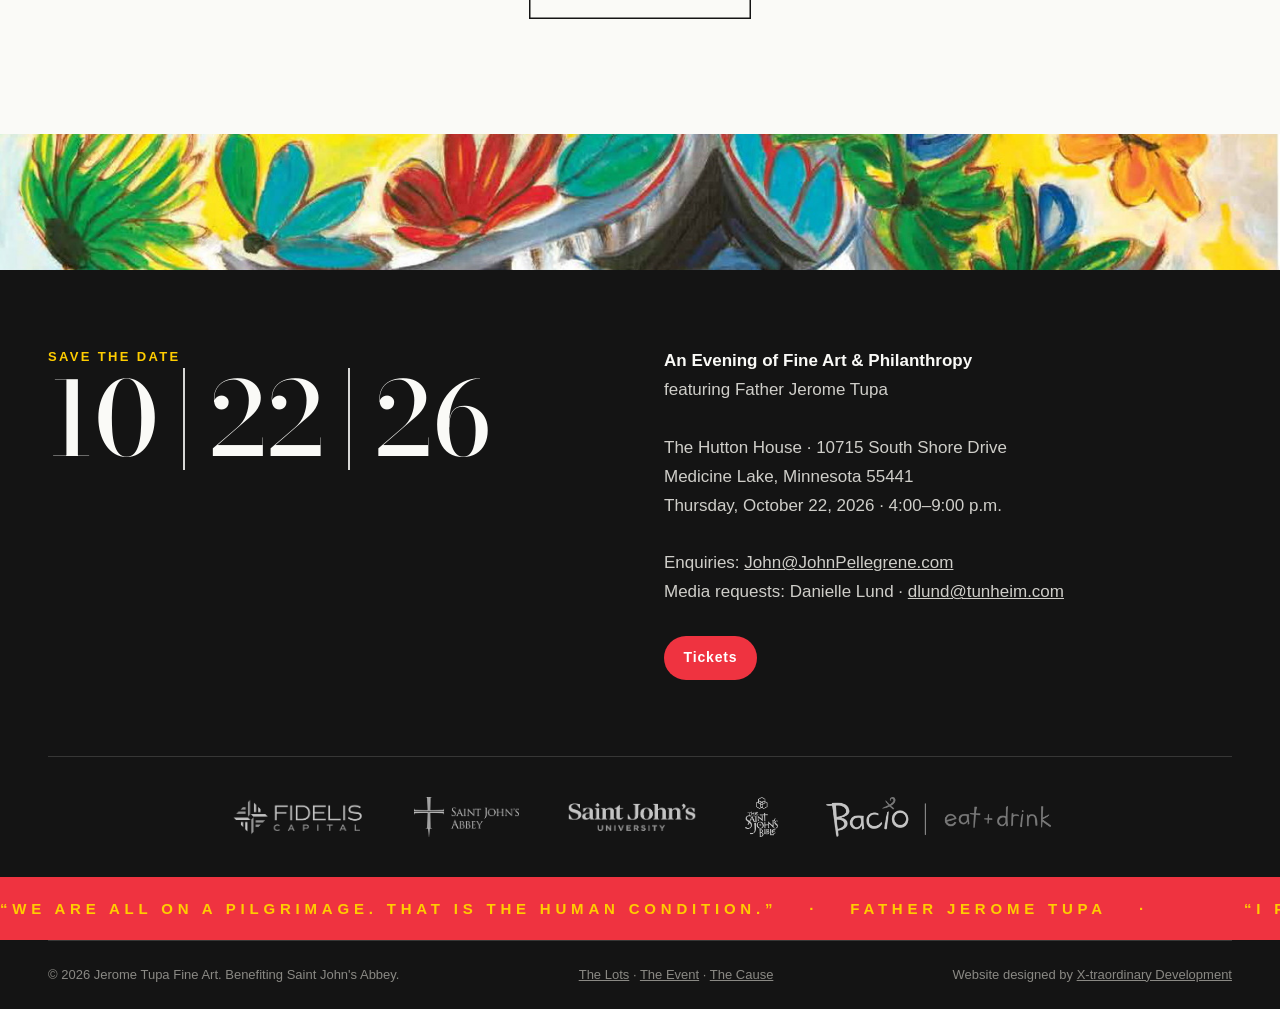
==== commit 456590f3: "footer update" ====
--- a/index.html
+++ b/index.html
@@ -399,7 +399,8 @@
         The Hutton House · 10715 South Shore Drive<br>
         Medicine Lake, Minnesota 55441<br>
         Thursday, October 22, 2026 · 4:00–9:00 p.m.<br><br>
-        Enquiries: <a href="mailto:John@JohnPellegrene.com">John@JohnPellegrene.com</a><br><br>
+        Enquiries: <a href="mailto:John@JohnPellegrene.com">John@JohnPellegrene.com</a><br>
+        Media requests: Danielle Lund · <a href="mailto:dlund@tunheim.com">dlund@tunheim.com</a><br><br>
         <a class="rsvp-pill" href="https://my.onecause.com/event/organizations/16e63493-3c33-4c34-9b28-d568428333d8/events/vevt:da7b024b-c062-4111-8480-afe30a77747d/home/story" target="_blank" rel="noopener">Tickets</a>
       </address>
     </div>
@@ -421,6 +422,7 @@
     <div class="container site-footer__legal">
       <span>© 2026 Jerome Tupa Fine Art. Benefiting Saint John's Abbey.</span>
       <span><a href="auction.html">The Lots</a> · <a href="event.html">The Event</a> · <a href="support.html">The Cause</a></span>
+      <span>Website designed by <a href="http://x-traordinarydevelopment.com/" target="_blank" rel="noopener">X-traordinary Development</a></span>
     </div>
   </footer>
 </body>
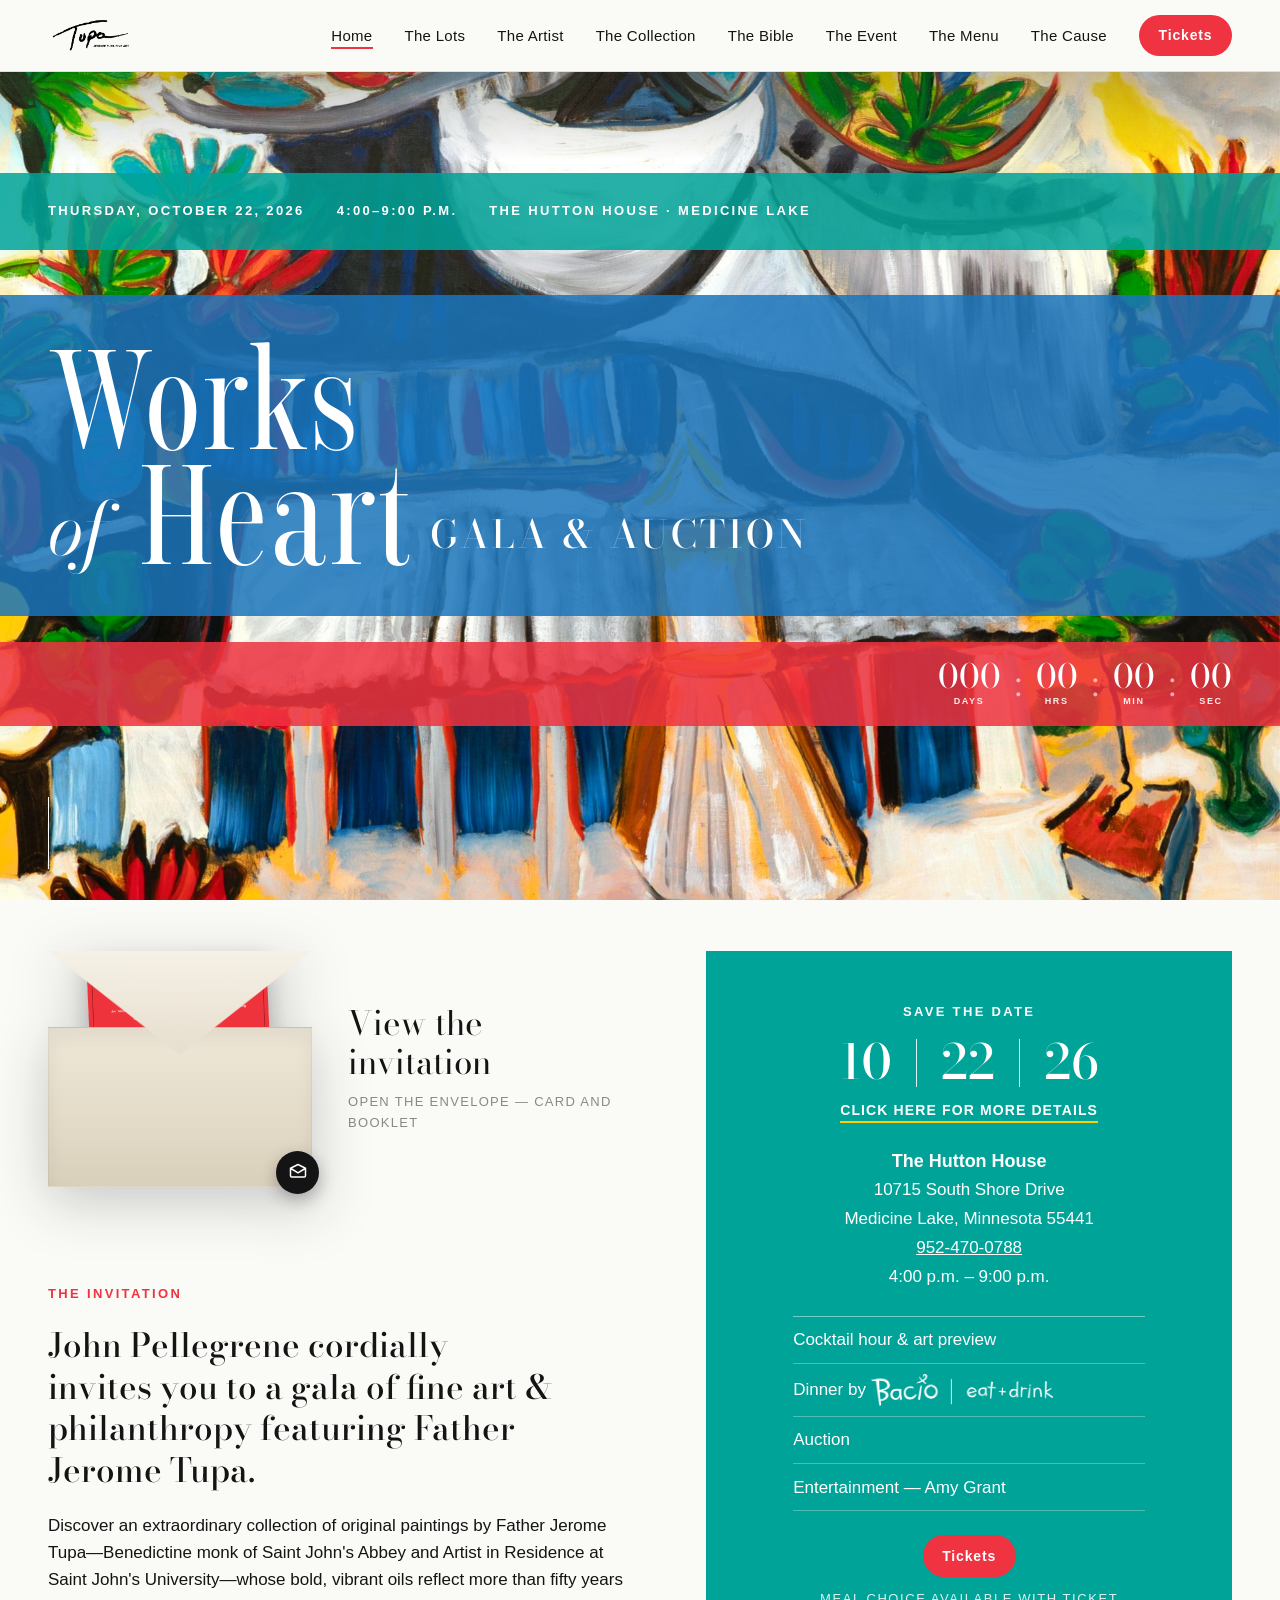
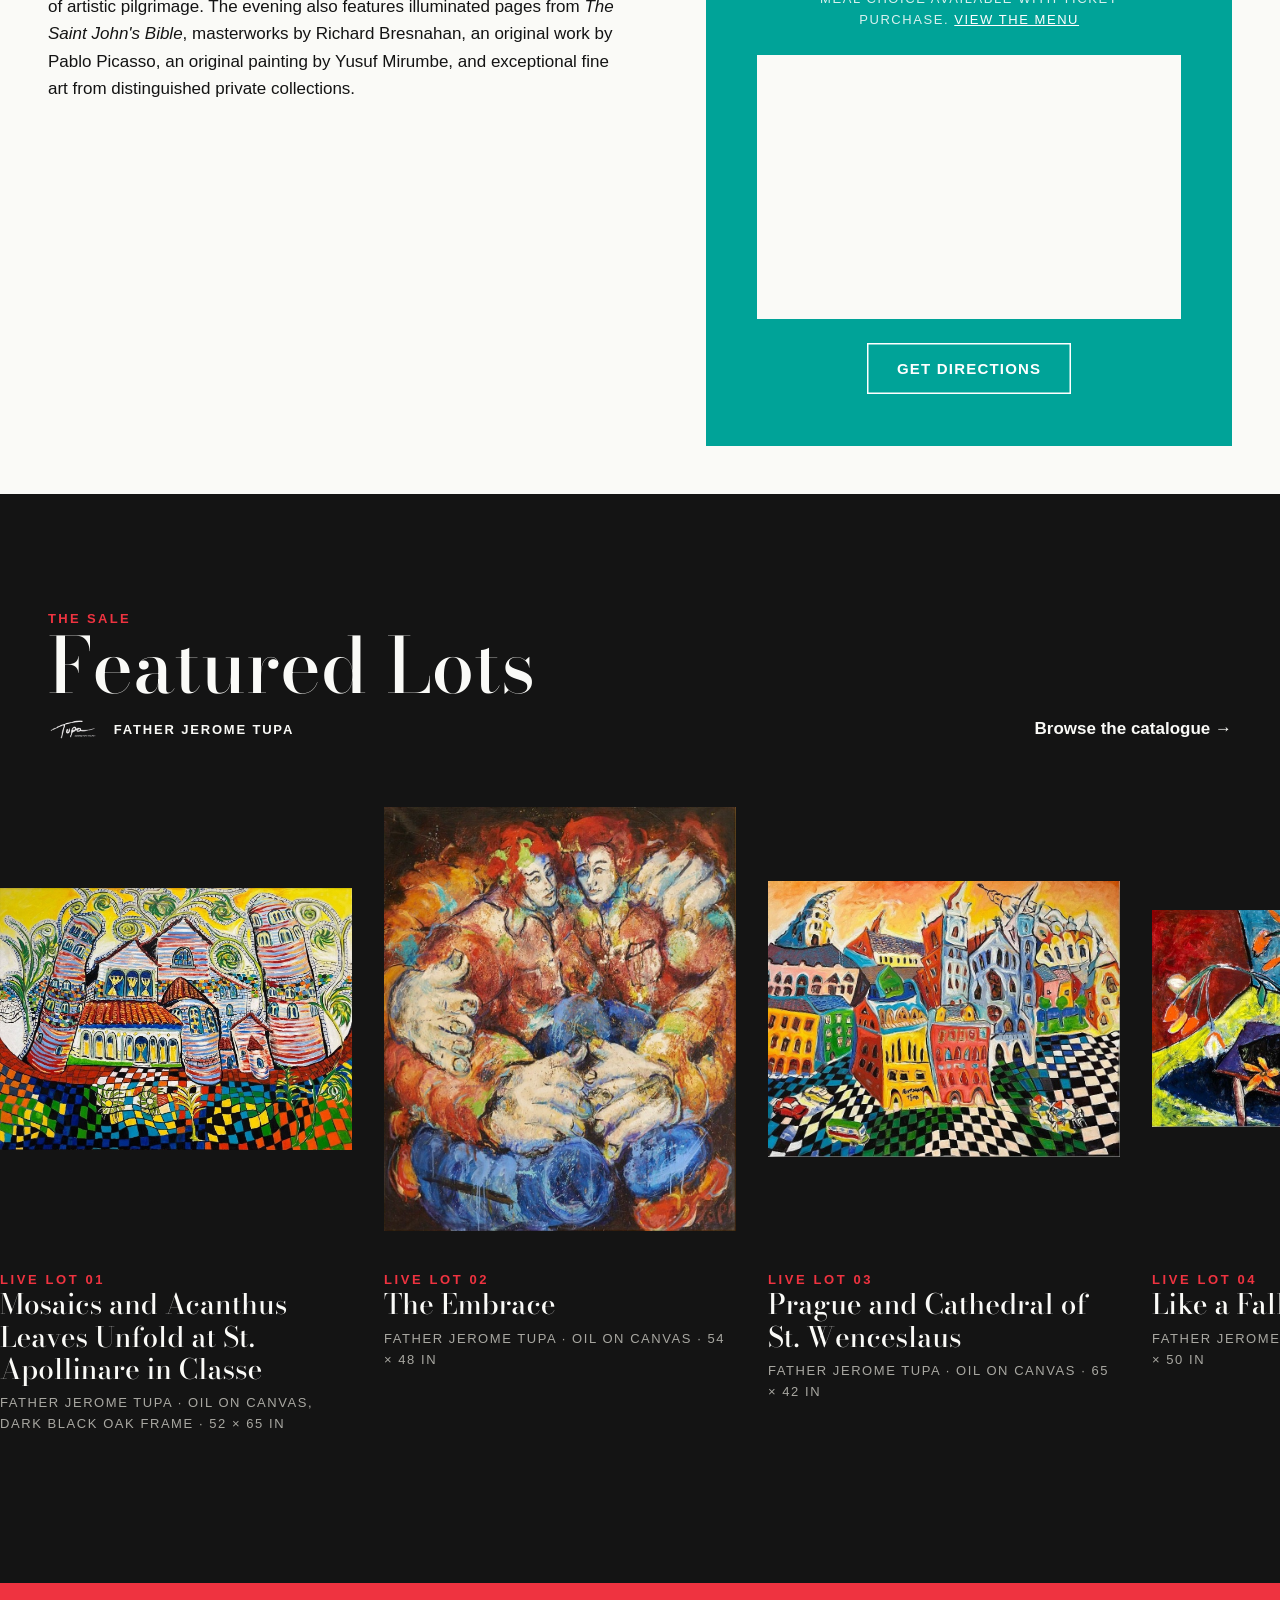
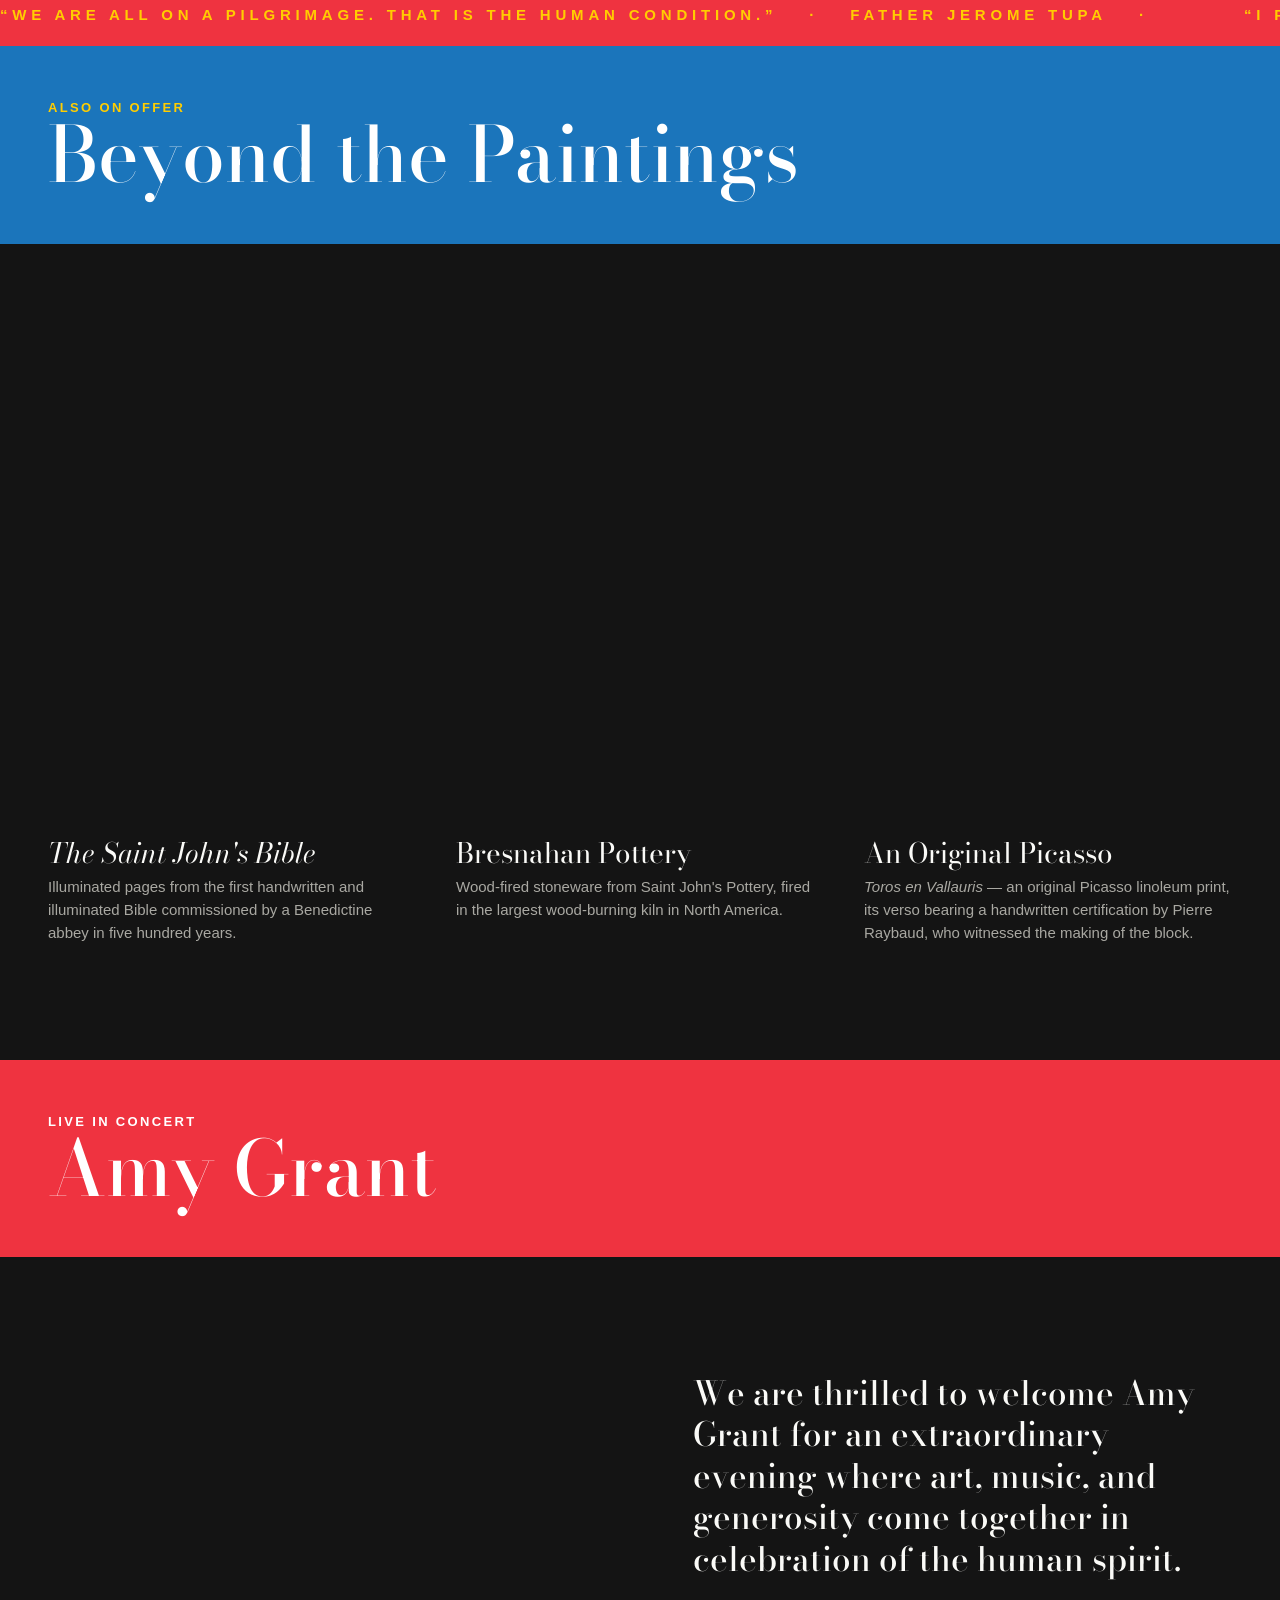
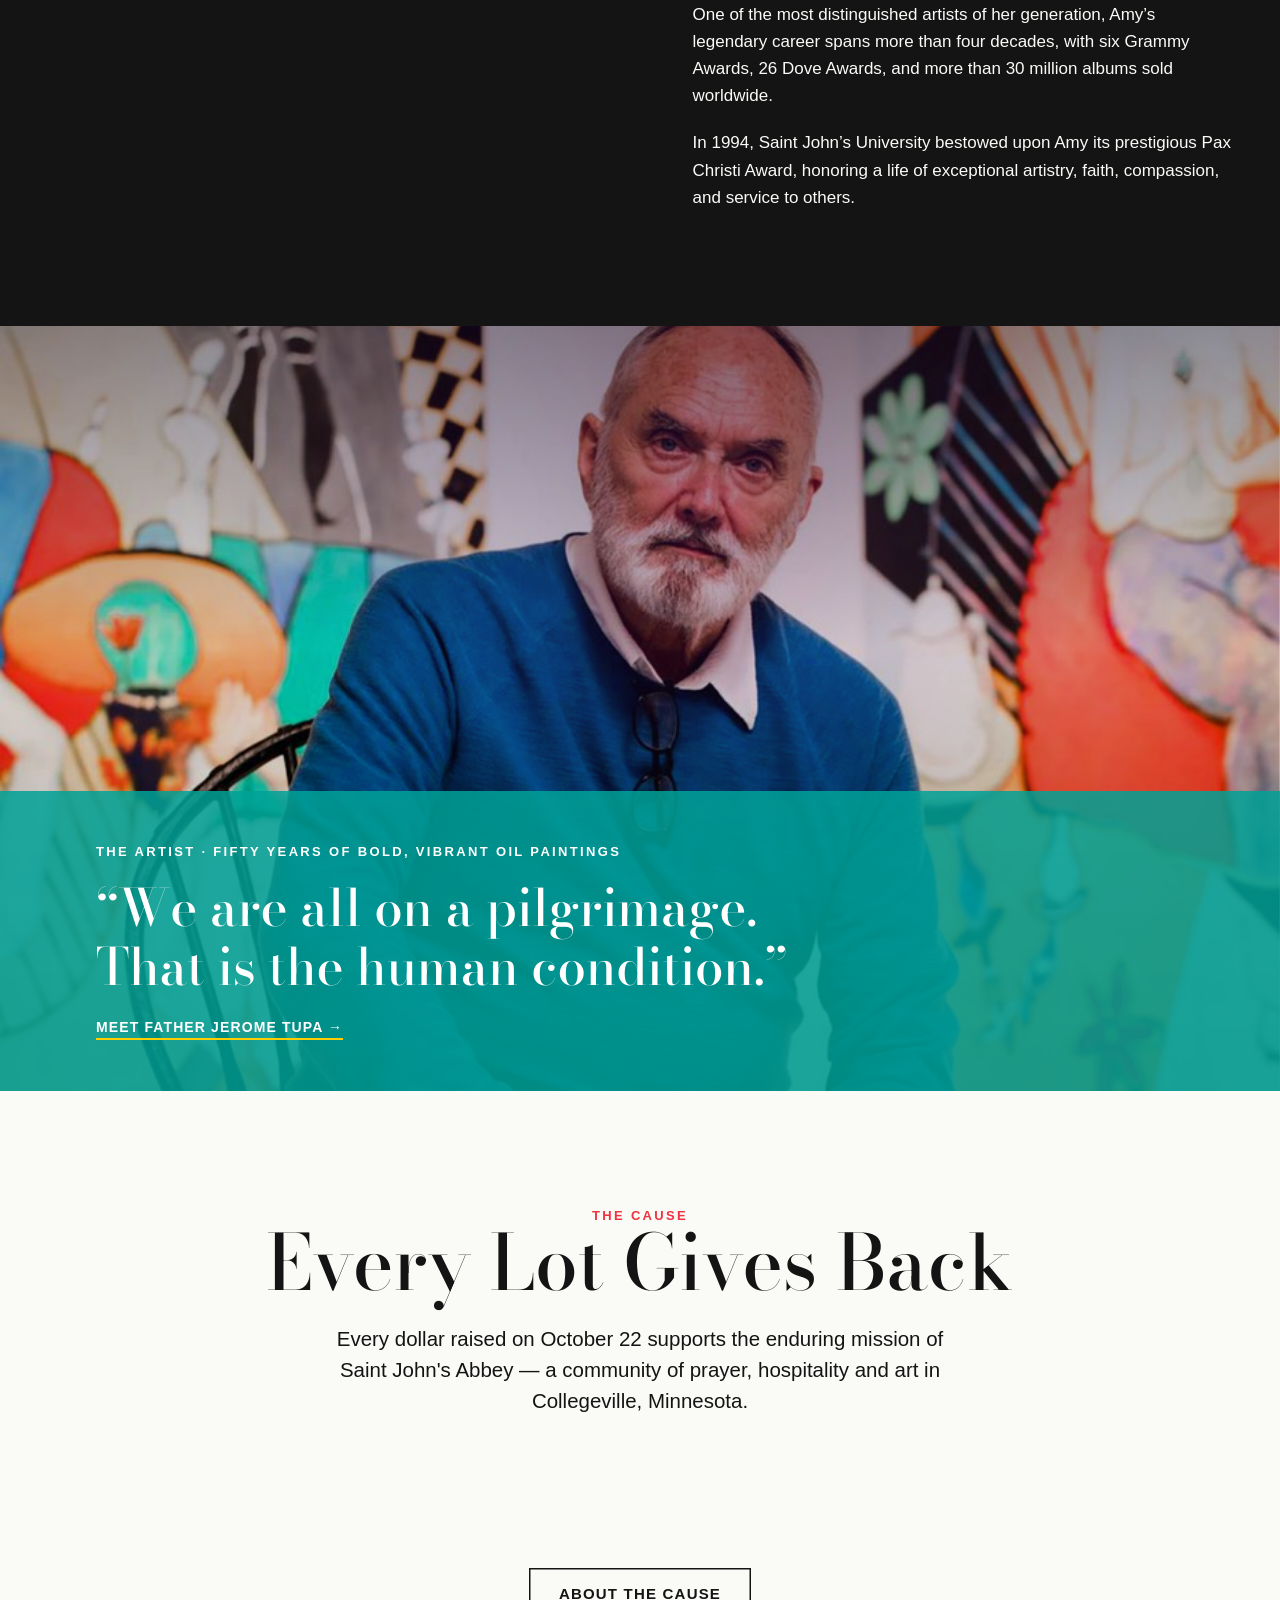
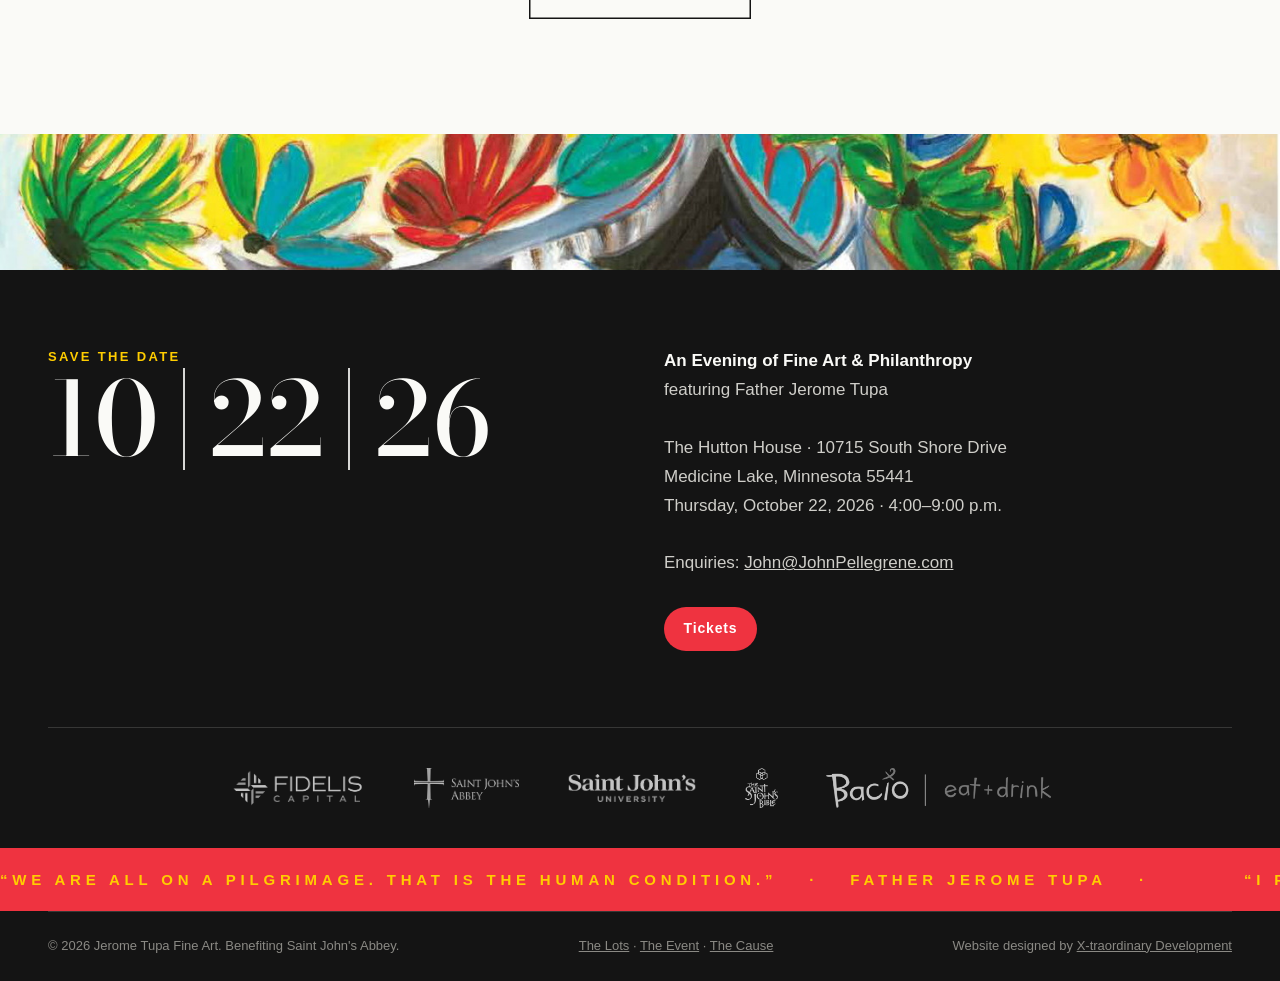
==== commit 7eff5811: "Add website design credit to footer on all pages Link to X-traordinary Development in the footer leg" ====
--- a/index.html
+++ b/index.html
@@ -399,8 +399,7 @@
         The Hutton House · 10715 South Shore Drive<br>
         Medicine Lake, Minnesota 55441<br>
         Thursday, October 22, 2026 · 4:00–9:00 p.m.<br><br>
-        Enquiries: <a href="mailto:John@JohnPellegrene.com">John@JohnPellegrene.com</a><br>
-        Media requests: Danielle Lund · <a href="mailto:dlund@tunheim.com">dlund@tunheim.com</a><br><br>
+        Enquiries: <a href="mailto:John@JohnPellegrene.com">John@JohnPellegrene.com</a><br><br>
         <a class="rsvp-pill" href="https://my.onecause.com/event/organizations/16e63493-3c33-4c34-9b28-d568428333d8/events/vevt:da7b024b-c062-4111-8480-afe30a77747d/home/story" target="_blank" rel="noopener">Tickets</a>
       </address>
     </div>
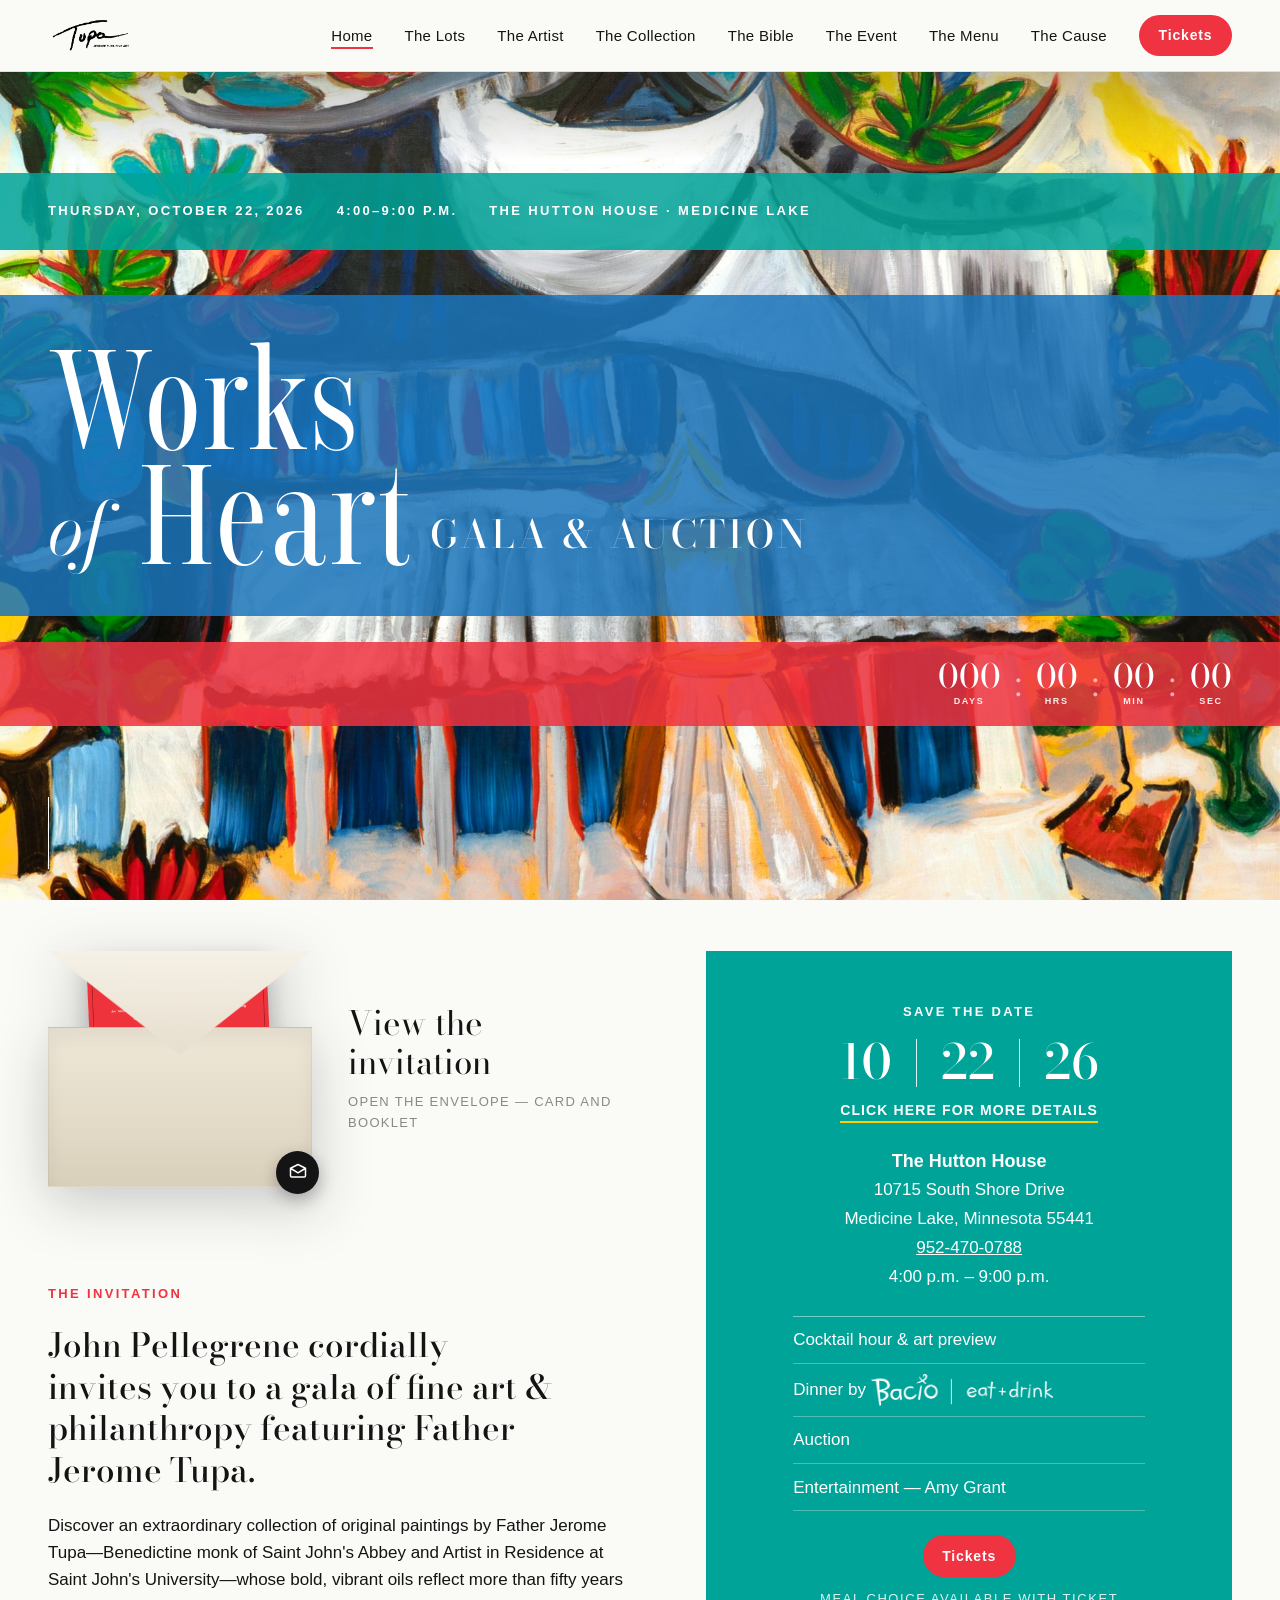
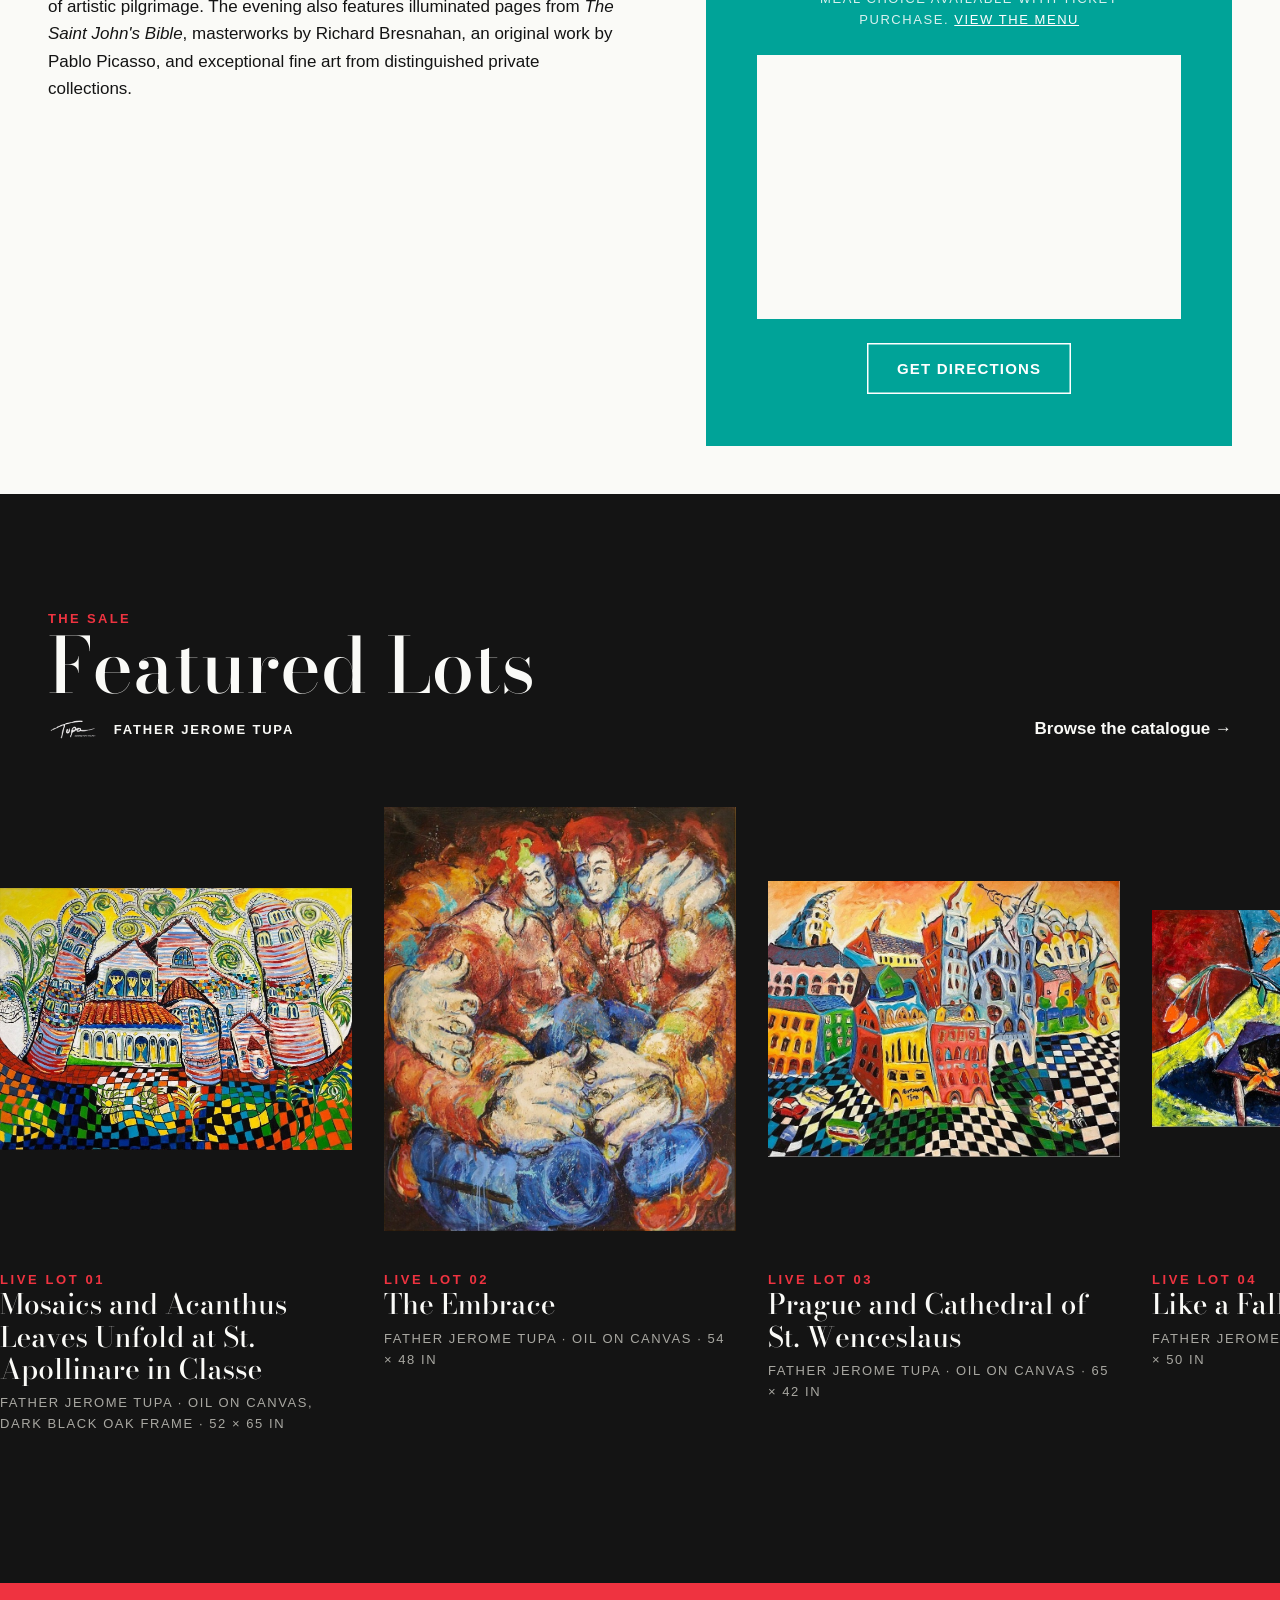
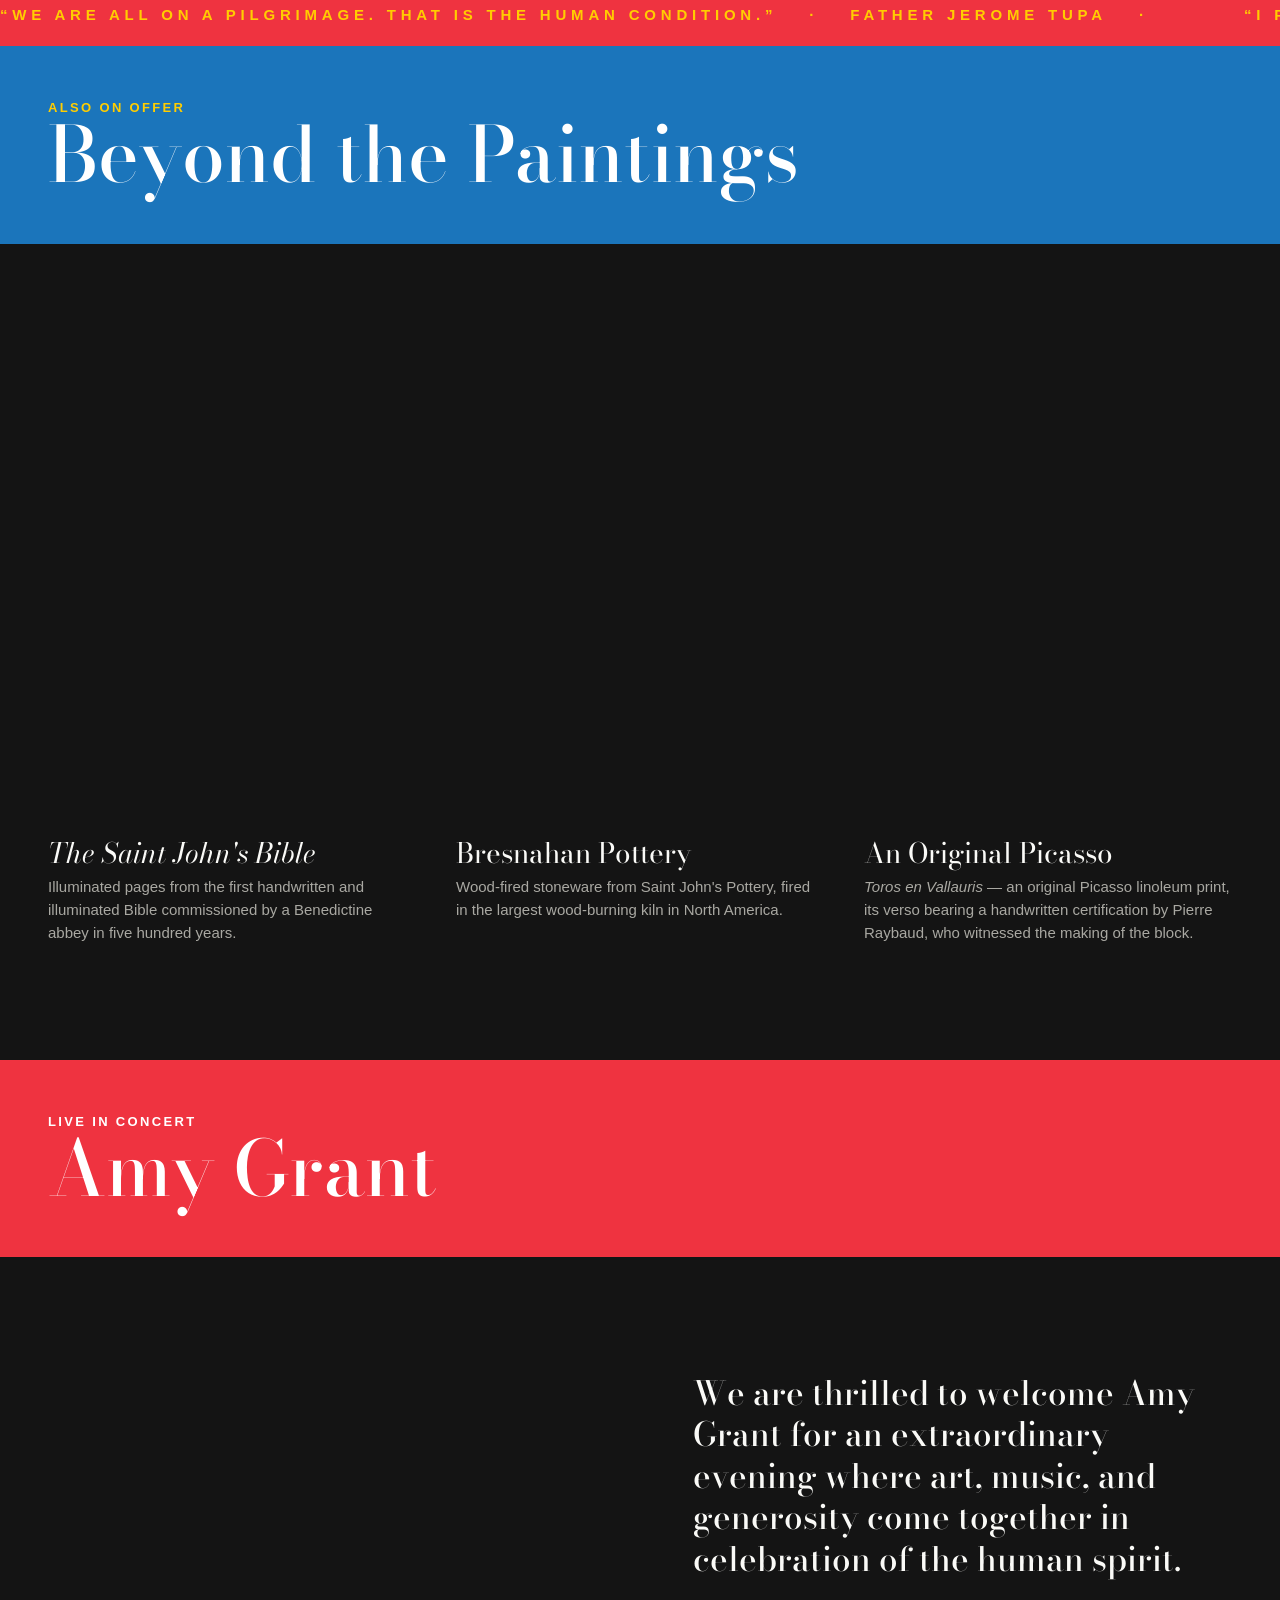
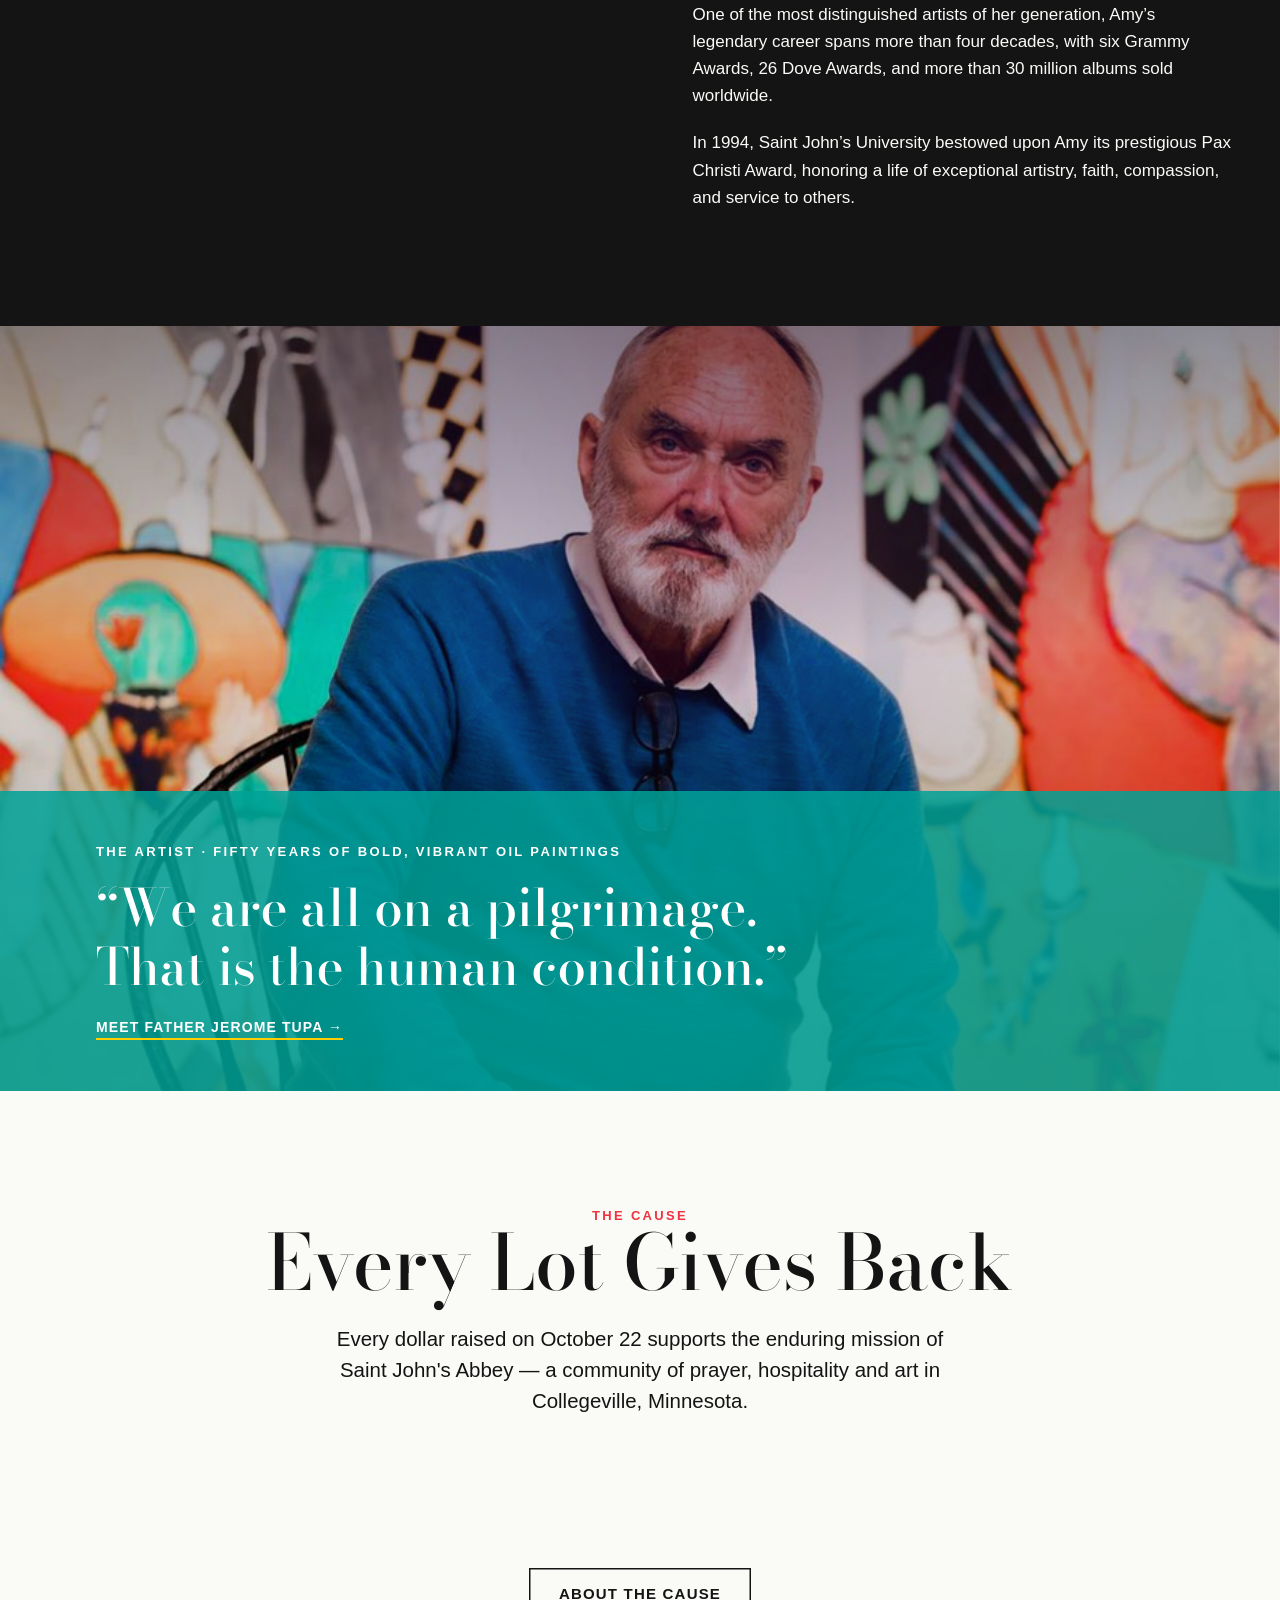
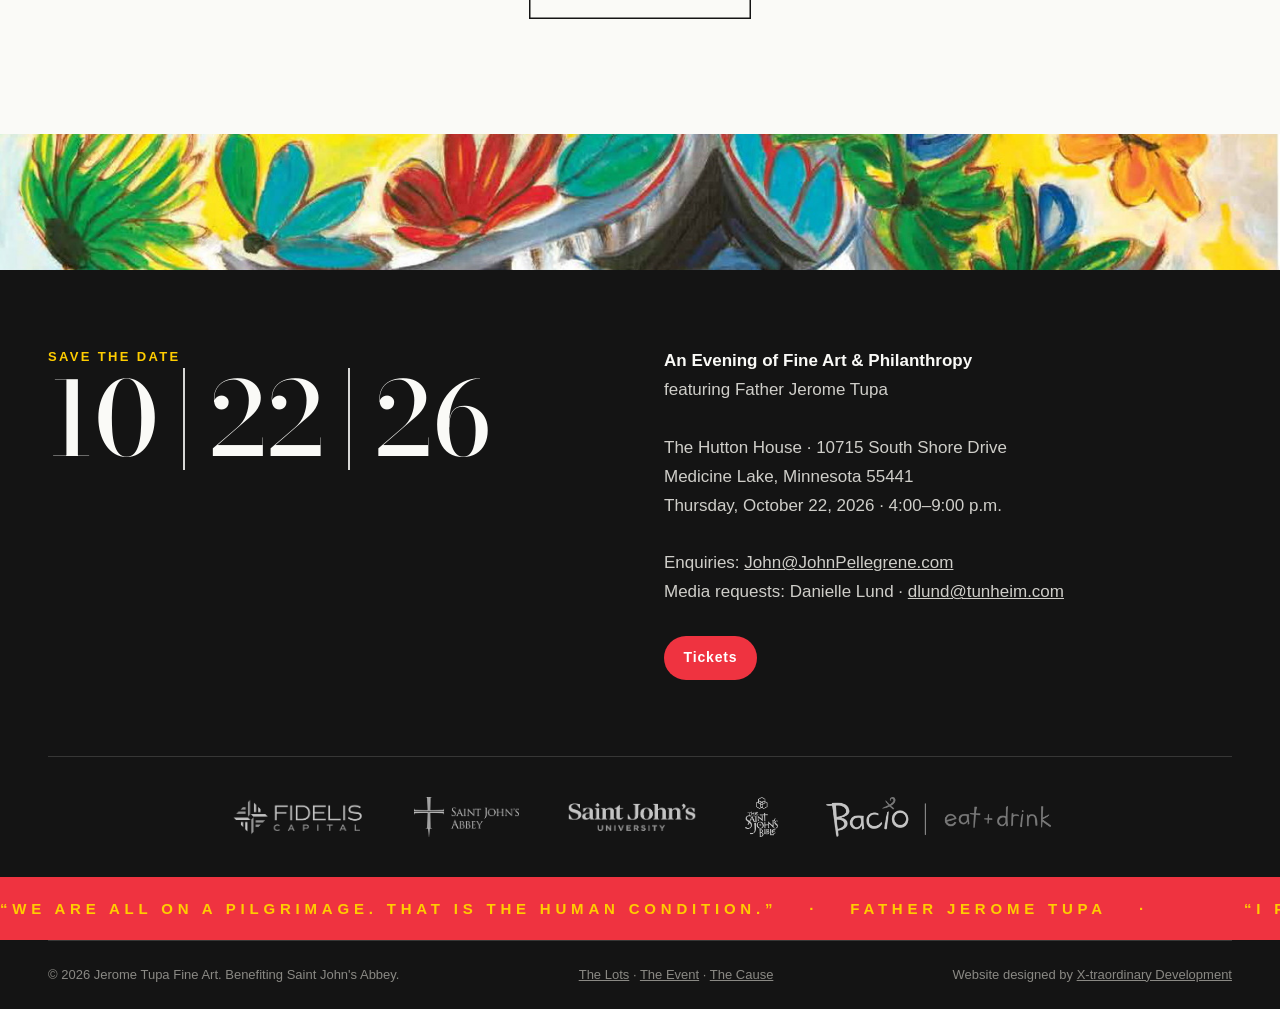
==== commit 9b074f71: "Pull Yusuf pieces: remove silent lot 7, placeholder live lot 7 Withdraw both Yusuf Mirumbe works per" ====
--- a/index.html
+++ b/index.html
@@ -152,7 +152,7 @@
           </a>
           <p class="eyebrow reveal" style="color: var(--tupa-red)">The Invitation</p>
           <p class="invite__formal reveal">John Pellegrene cordially invites you to a gala of fine art &amp; philanthropy featuring Father Jerome Tupa.</p>
-          <p class="reveal">Discover an extraordinary collection of original paintings by Father Jerome Tupa—Benedictine monk of Saint John's Abbey and Artist in Residence at Saint John's University—whose bold, vibrant oils reflect more than fifty years of artistic pilgrimage. The evening also features illuminated pages from <em>The Saint John's Bible</em>, masterworks by Richard Bresnahan, an original work by Pablo Picasso, an original painting by Yusuf Mirumbe, and exceptional fine art from distinguished private collections.</p>
+          <p class="reveal">Discover an extraordinary collection of original paintings by Father Jerome Tupa—Benedictine monk of Saint John's Abbey and Artist in Residence at Saint John's University—whose bold, vibrant oils reflect more than fifty years of artistic pilgrimage. The evening also features illuminated pages from <em>The Saint John's Bible</em>, masterworks by Richard Bresnahan, an original work by Pablo Picasso, and exceptional fine art from distinguished private collections.</p>
           <p class="reveal">Proceeds from the evening will support the enduring mission of Saint John's Abbey.</p>
           <p class="reveal"><a class="rsvp-pill" href="https://my.onecause.com/event/organizations/16e63493-3c33-4c34-9b28-d568428333d8/events/vevt:da7b024b-c062-4111-8480-afe30a77747d/home/story" target="_blank" rel="noopener">Tickets</a></p>
         </div>
@@ -399,7 +399,8 @@
         The Hutton House · 10715 South Shore Drive<br>
         Medicine Lake, Minnesota 55441<br>
         Thursday, October 22, 2026 · 4:00–9:00 p.m.<br><br>
-        Enquiries: <a href="mailto:John@JohnPellegrene.com">John@JohnPellegrene.com</a><br><br>
+        Enquiries: <a href="mailto:John@JohnPellegrene.com">John@JohnPellegrene.com</a><br>
+        Media requests: Danielle Lund · <a href="mailto:dlund@tunheim.com">dlund@tunheim.com</a><br><br>
         <a class="rsvp-pill" href="https://my.onecause.com/event/organizations/16e63493-3c33-4c34-9b28-d568428333d8/events/vevt:da7b024b-c062-4111-8480-afe30a77747d/home/story" target="_blank" rel="noopener">Tickets</a>
       </address>
     </div>
